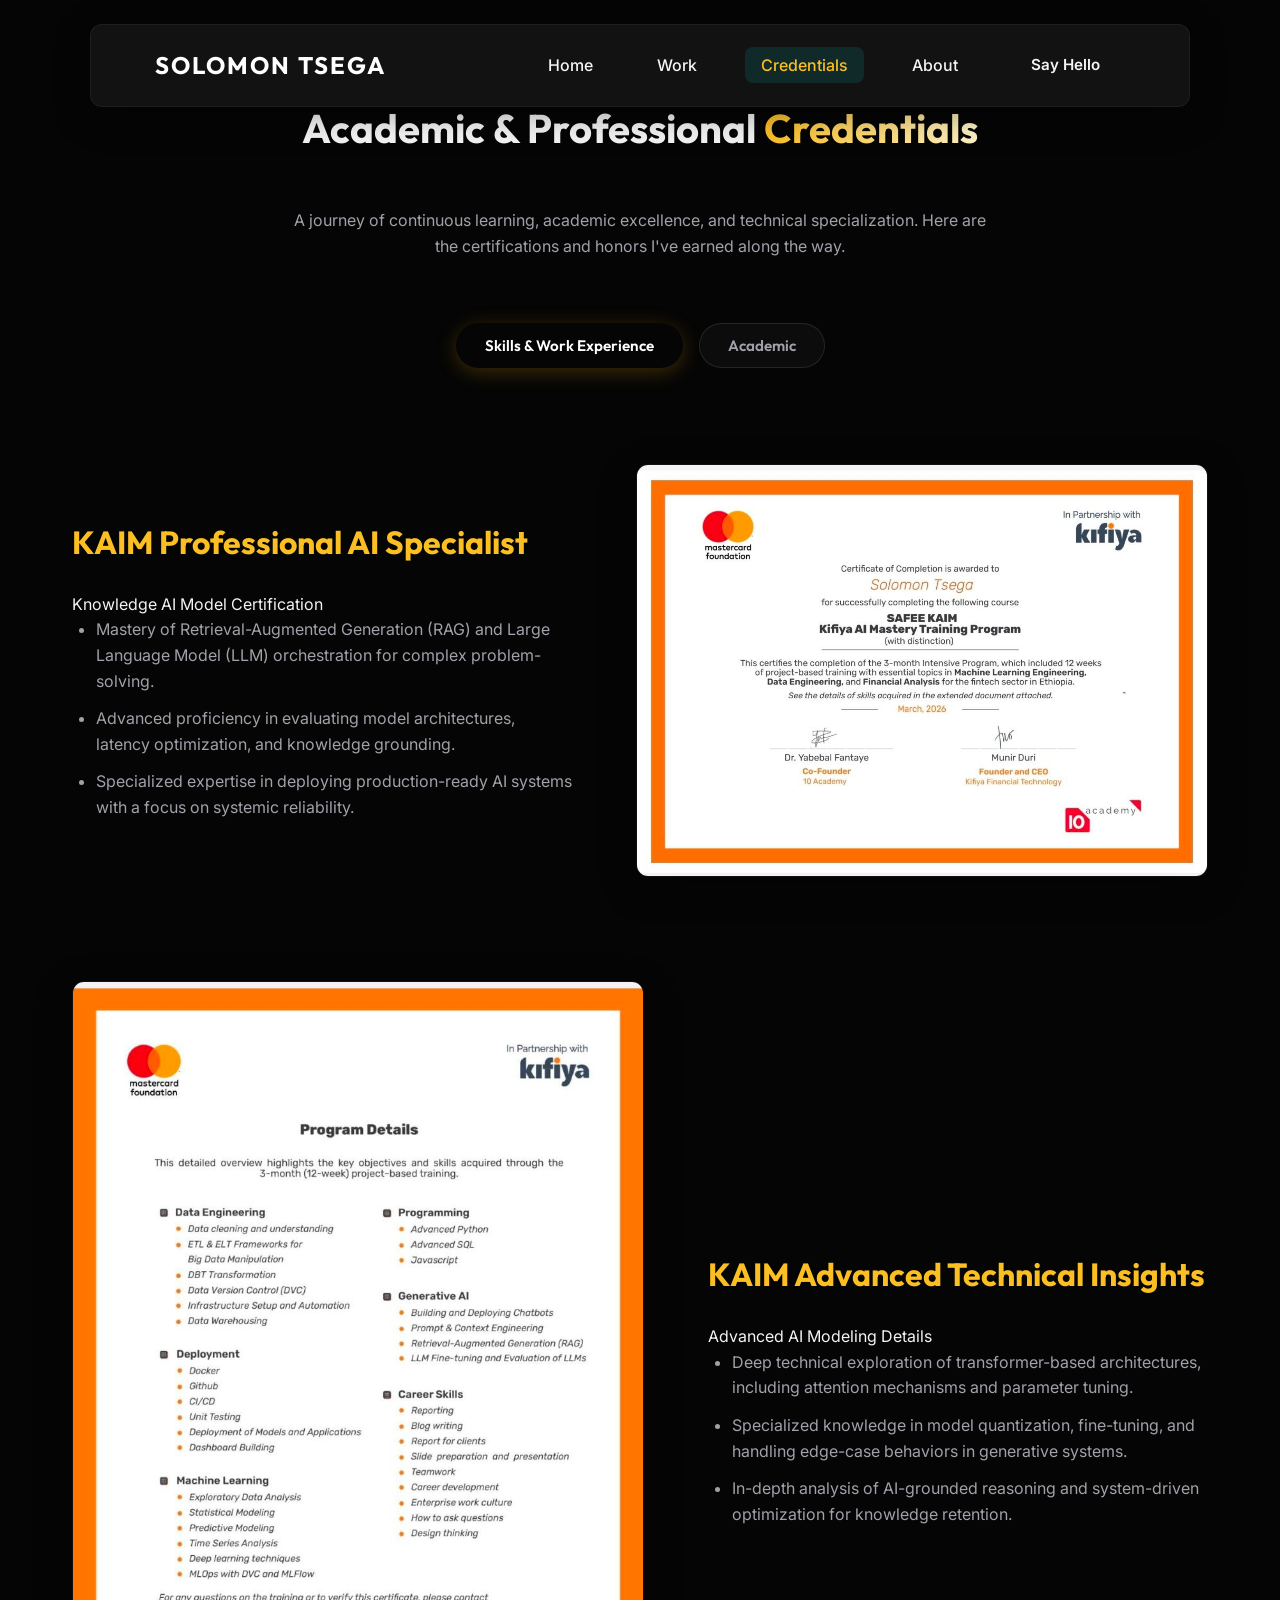
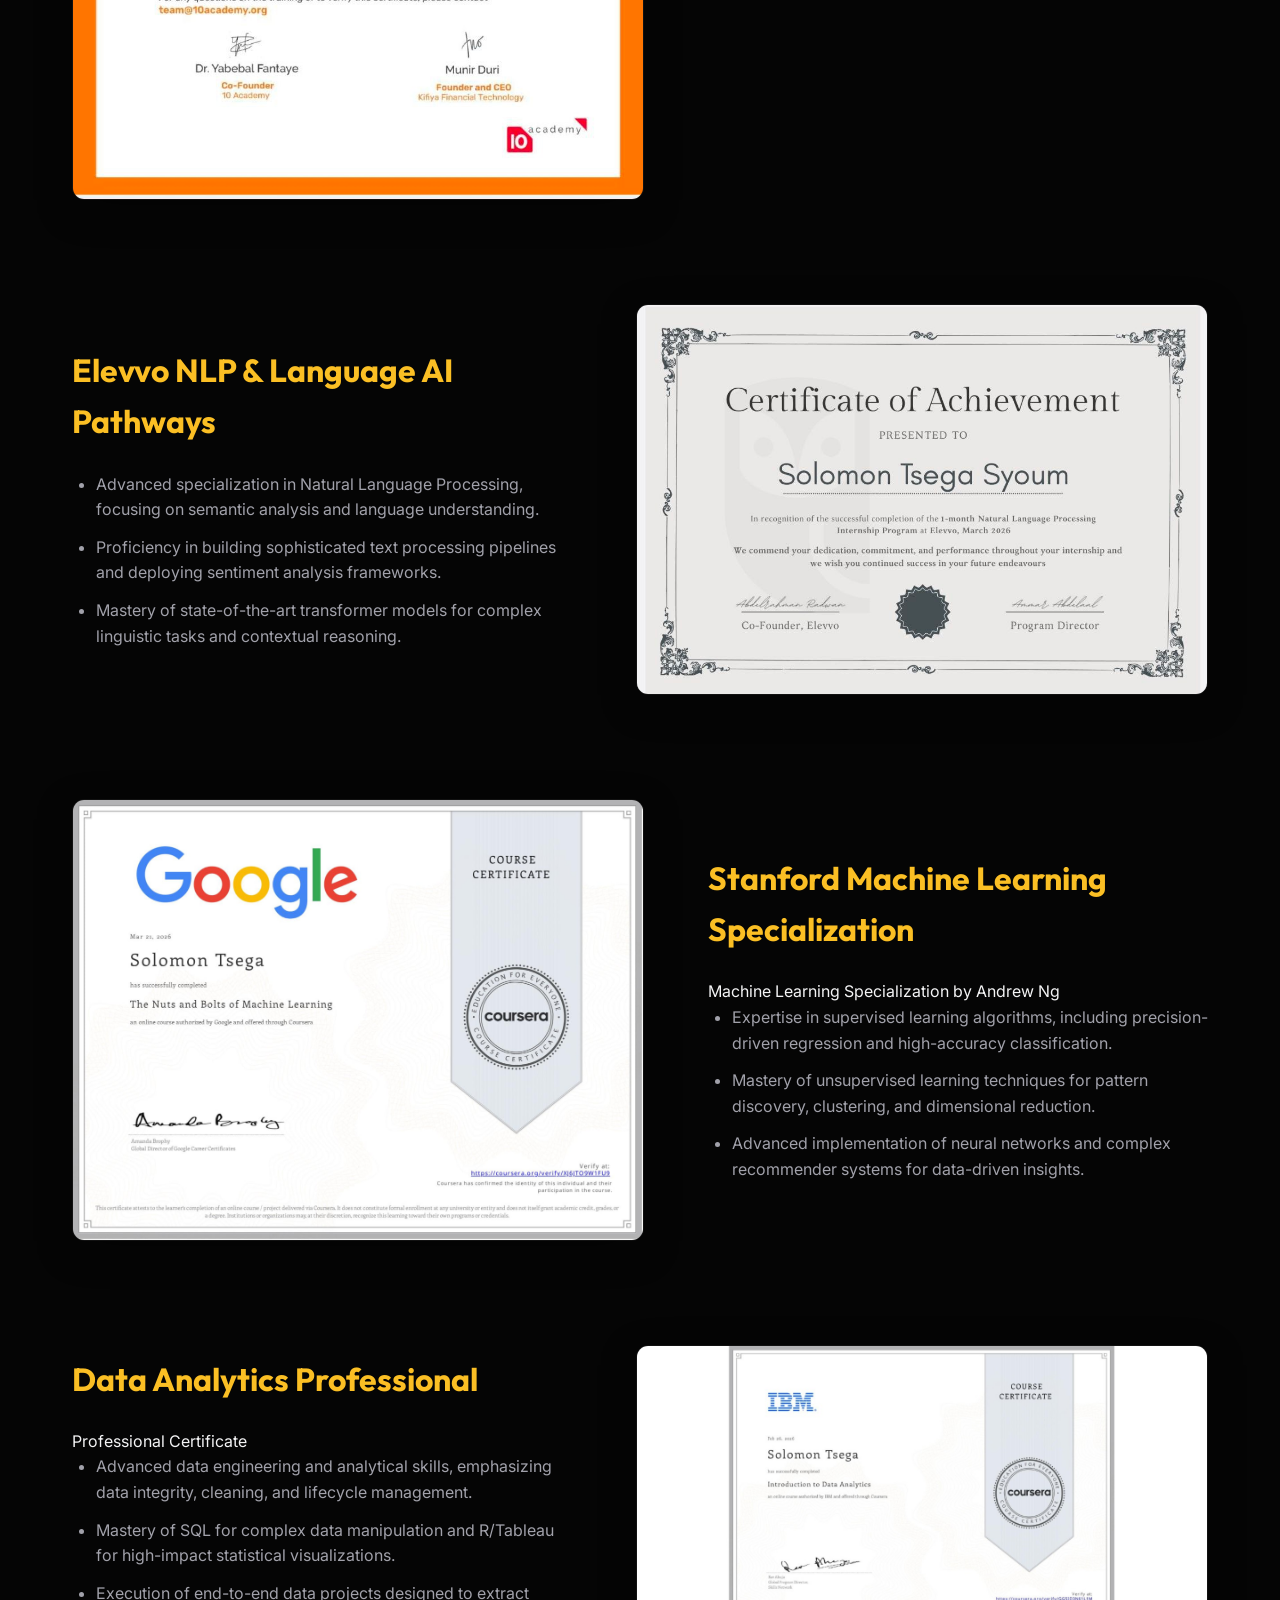
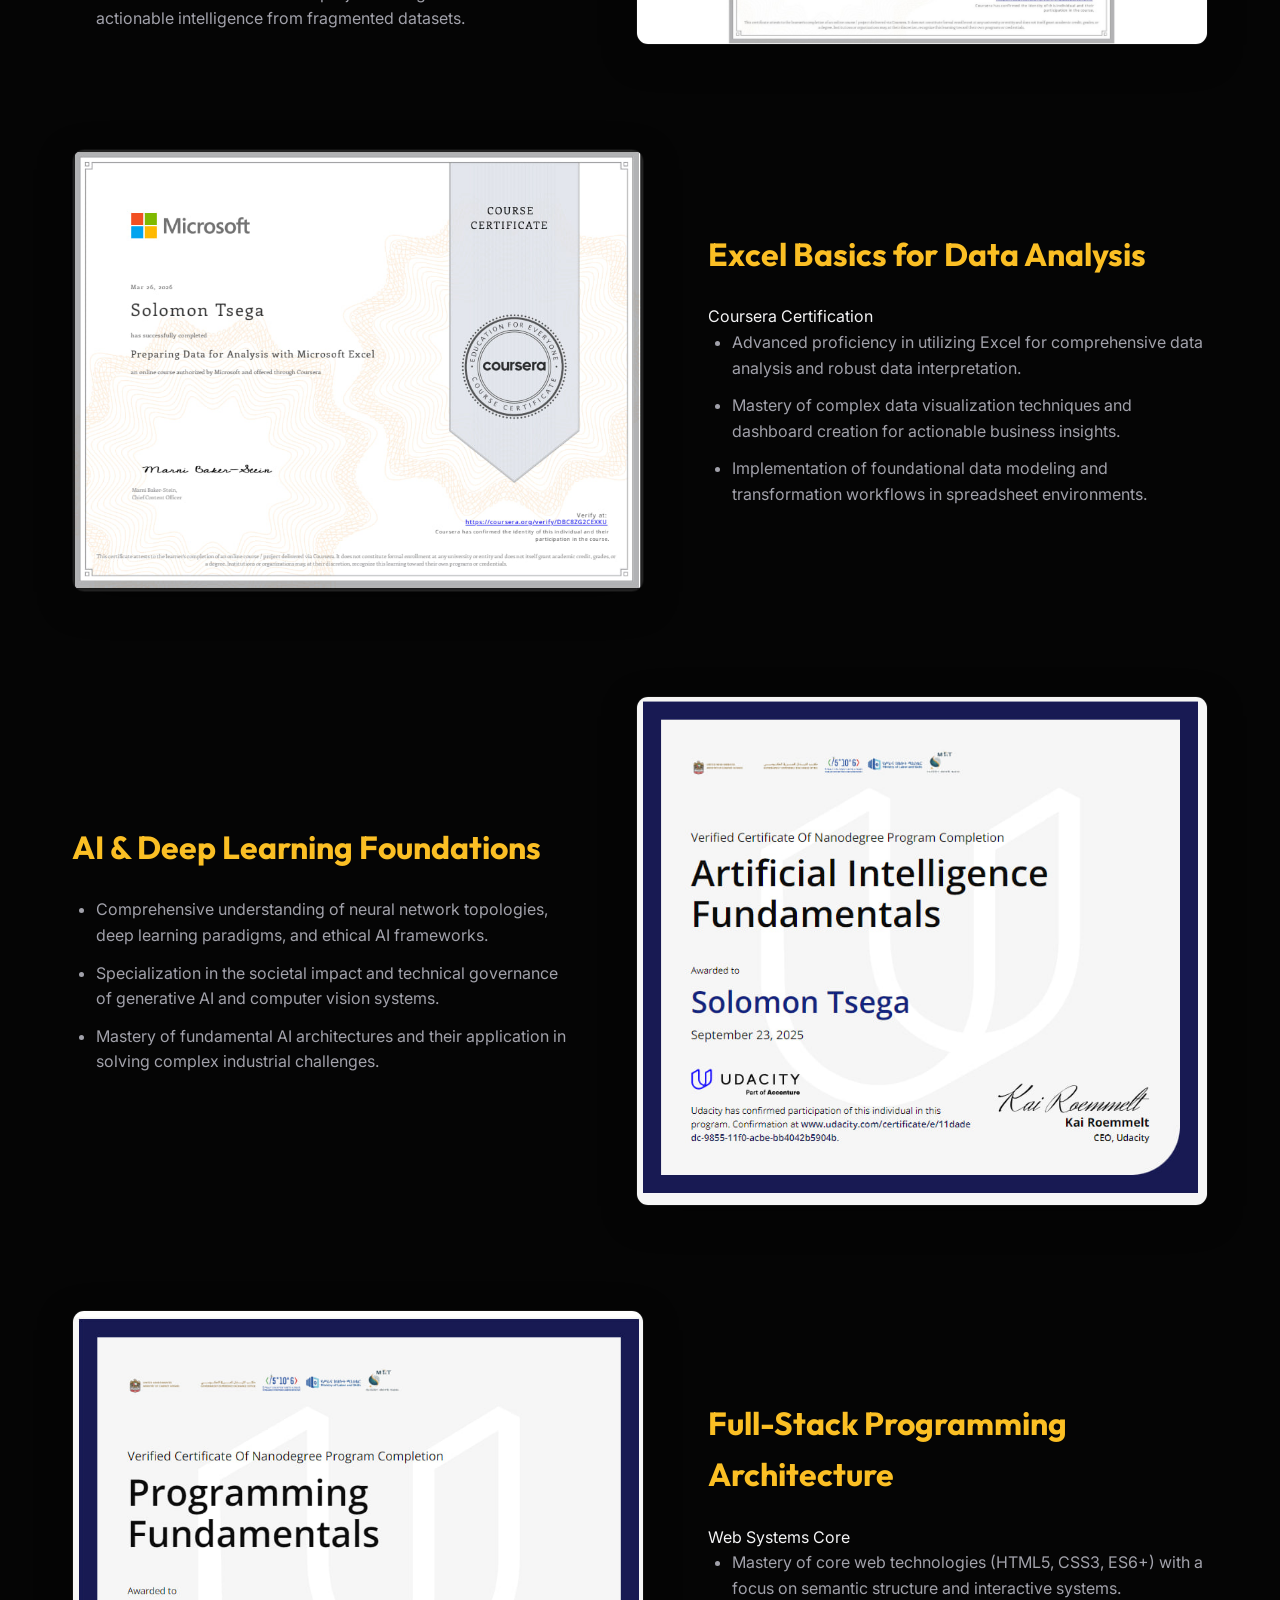
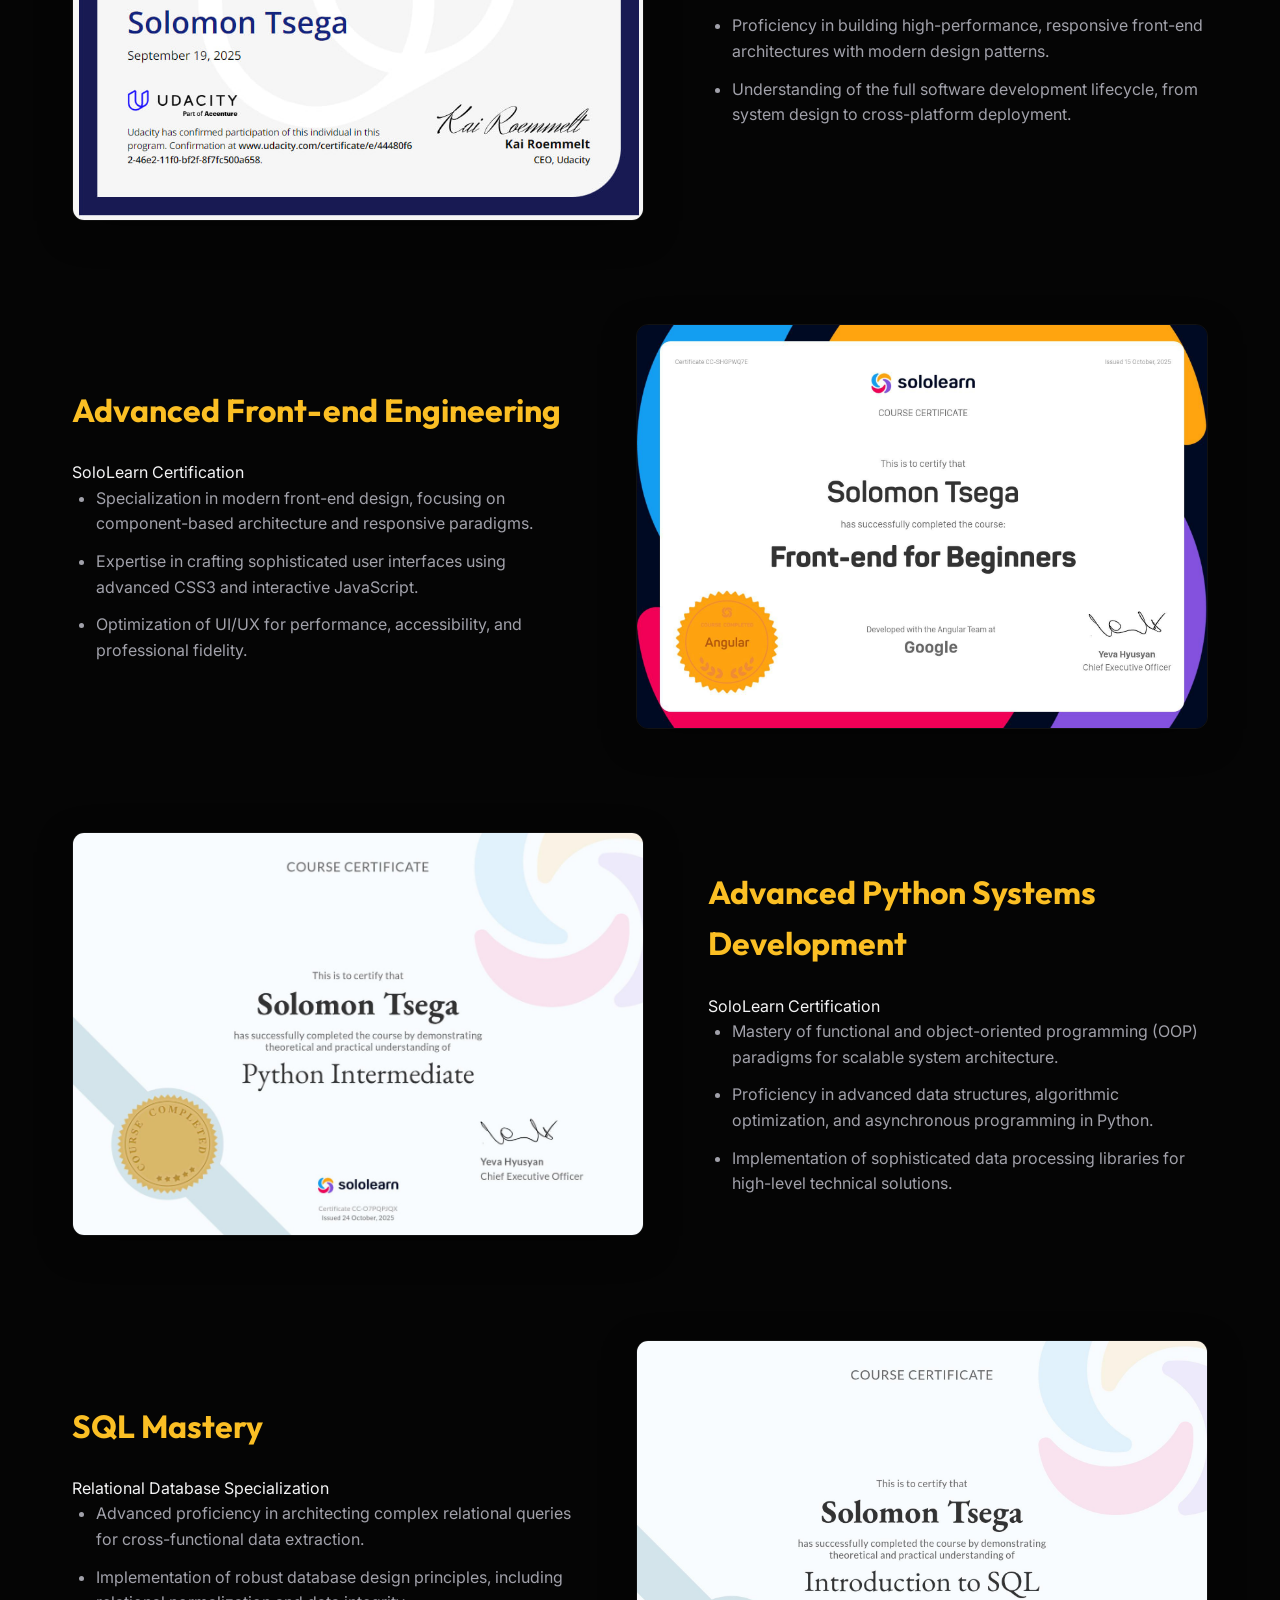
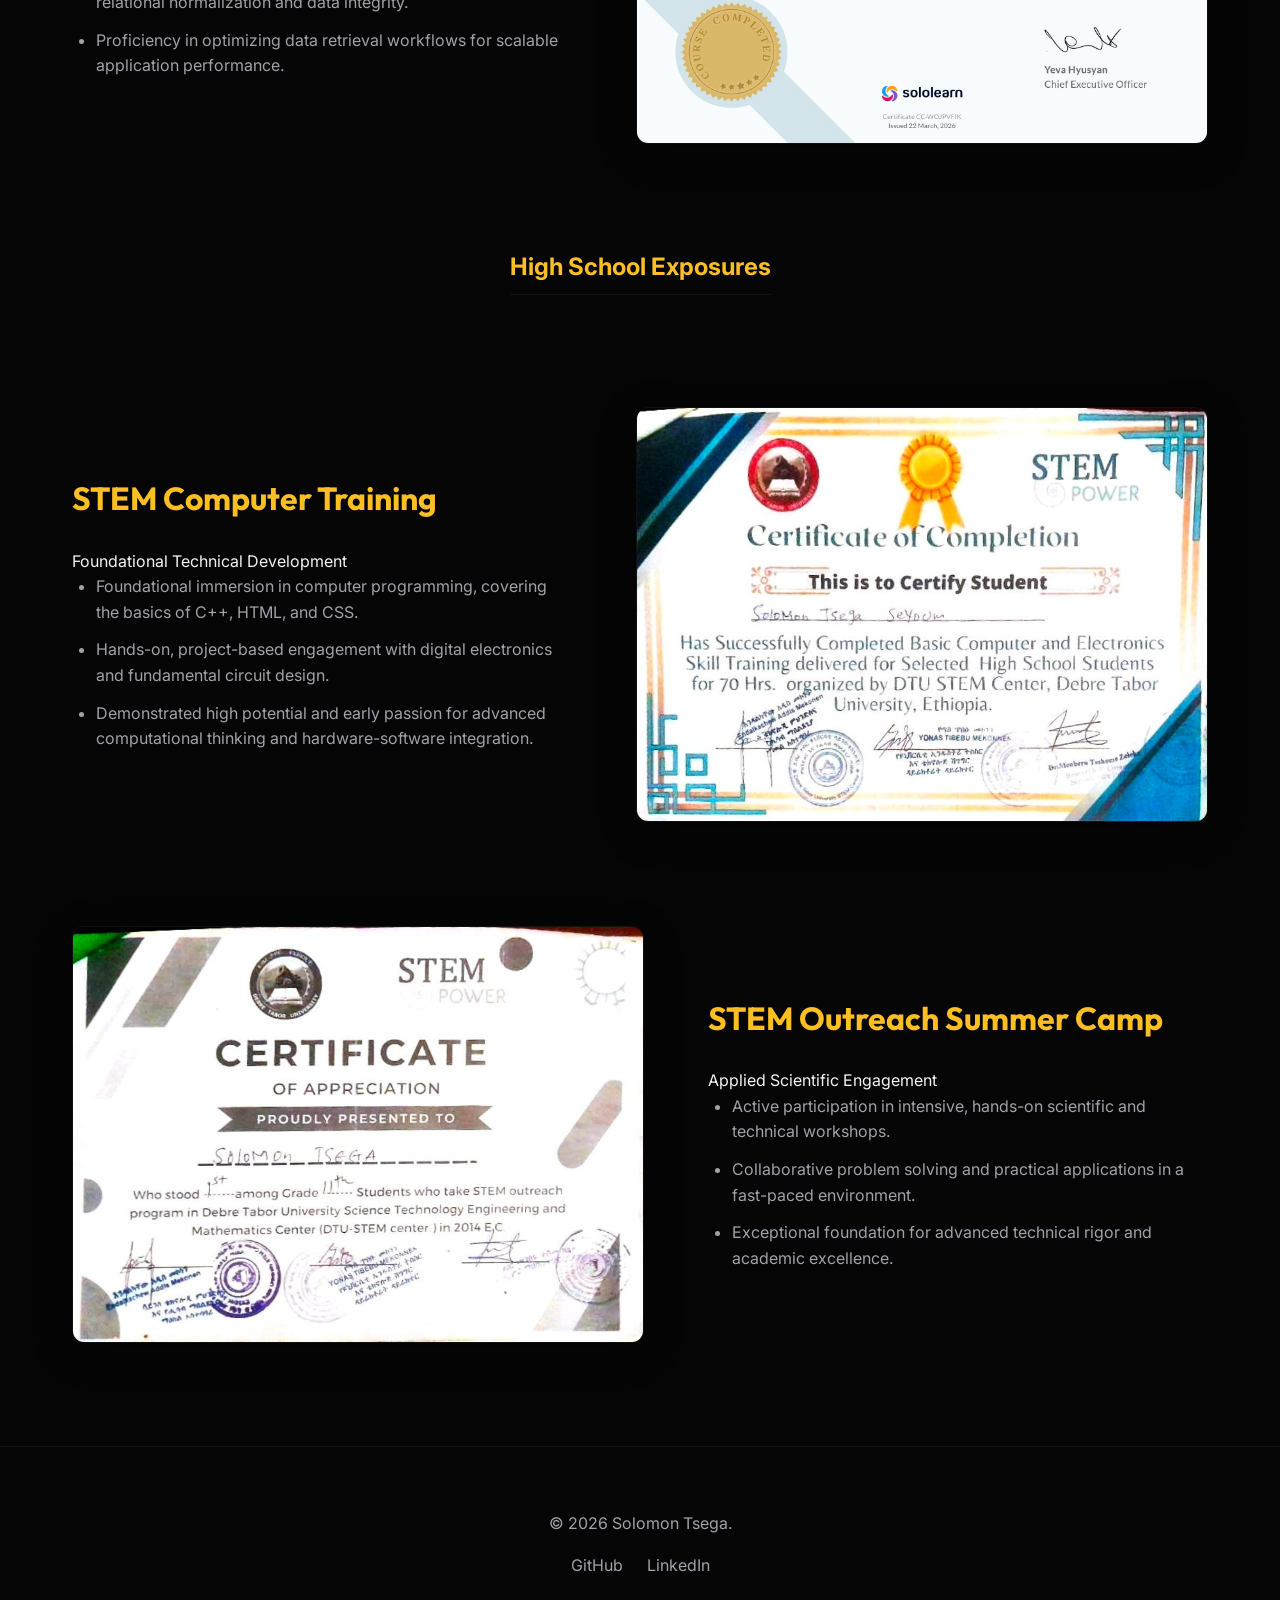
==== credentials.html @ 264ffa2d "Added more details in the high school exposures" ====
<!DOCTYPE html>
<html lang="en">

<head>
    <meta charset="UTF-8">
    <meta name="viewport" content="width=device-width, initial-scale=1.0">
    <meta name="description"
        content="Solomon Tsega - Academic and Professional Credentials. Certifications in AI, Machine Learning, and Data Analytics.">
    <title>Credentials | Solomon Tsega</title>
    <link rel="stylesheet" href="index.css">

    <!-- Google Fonts -->
    <link rel="preconnect" href="https://fonts.googleapis.com">
    <link rel="preconnect" href="https://fonts.gstatic.com" crossorigin>
    <link href="https://fonts.googleapis.com/css2?family=Inter:wght@300;400;600&family=Outfit:wght@400;700&display=swap"
        rel="stylesheet">
</head>

<body>
    <nav class="glass navbar" role="navigation" aria-label="Main navigation">
        <div class="container nav-content">
            <div class="logo">SOLOMON <span class="gradient-text">TSEGA</span></div>
            <button class="mobile-menu-btn" aria-label="Toggle navigation menu" aria-expanded="false">
                <span class="hamburger-line"></span>
                <span class="hamburger-line"></span>
                <span class="hamburger-line"></span>
            </button>
            <ul class="nav-links" role="menubar">
                <li role="none"><a href="index.html#home" role="menuitem">Home</a></li>
                <li role="none"><a href="index.html#projects" role="menuitem">Work</a></li>
                <li role="none"><a href="credentials.html" class="active" role="menuitem">Credentials</a></li>
                <li role="none"><a href="index.html#about" role="menuitem">About</a></li>
                <li role="none"><a href="index.html#contact" class="btn" role="menuitem">Say Hello</a></li>
            </ul>
        </div>
    </nav>

    <main id="main-content" class="container">
        <header class="credentials-hero reveal">
            <h1 class="section-title">Academic & Professional <span class="gradient-text">Credentials</span></h1>
            <p style="color: var(--text-dim); max-width: 700px; margin: 0 auto; margin-bottom: 2rem;">A journey of
                continuous learning, academic excellence, and technical specialization. Here are the certifications and
                honors I've earned along the way.</p>
        </header>

        <div class="cert-tabs reveal">
            <button class="cert-tab-btn active" data-category="work" aria-selected="true">Skills & Work
                Experience</button>
            <button class="cert-tab-btn" data-category="academic" aria-selected="false">Academic</button>
        </div>

        <div class="cert-container">
            <!-- 1. KAIM Main -->
            <div class="cert-row visible reveal" data-category="work">
                <div class="cert-desc">
                    <h3>KAIM Professional AI Specialist</h3>
                    <p>Knowledge AI Model Certification</p>
                    <ul>
                        <li>Mastery of Retrieval-Augmented Generation (RAG) and Large Language Model (LLM) orchestration
                            for complex problem-solving.</li>
                        <li>Advanced proficiency in evaluating model architectures, latency optimization, and knowledge
                            grounding.</li>
                        <li>Specialized expertise in deploying production-ready AI systems with a focus on systemic
                            reliability.</li>
                    </ul>
                </div>
                <div class="cert-img">
                    <img src="credentials/KAIM_main.jpg" alt="KAIM Certification">
                </div>
            </div>

            <!-- 2. KAIM Technical Details -->
            <div class="cert-row visible reveal" data-category="work">
                <div class="cert-desc">
                    <h3>KAIM Advanced Technical Insights</h3>
                    <p>Advanced AI Modeling Details</p>
                    <ul>
                        <li>Deep technical exploration of transformer-based architectures, including attention
                            mechanisms and parameter tuning.</li>
                        <li>Specialized knowledge in model quantization, fine-tuning, and handling edge-case behaviors
                            in generative systems.</li>
                        <li>In-depth analysis of AI-grounded reasoning and system-driven optimization for knowledge
                            retention.</li>
                    </ul>
                </div>
                <div class="cert-img">
                    <img src="credentials/KAIM_details.jpg" alt="KAIM Technical Details">
                </div>
            </div>

            <!-- 3. Elevvo NLP Pathways -->
            <div class="cert-row visible reveal" data-category="work">
                <div class="cert-desc">
                    <h3>Elevvo NLP & Language AI Pathways</h3>
                    <ul>
                        <li>Advanced specialization in Natural Language Processing, focusing on semantic analysis and
                            language understanding.</li>
                        <li>Proficiency in building sophisticated text processing pipelines and deploying sentiment
                            analysis frameworks.</li>
                        <li>Mastery of state-of-the-art transformer models for complex linguistic tasks and contextual
                            reasoning.</li>
                    </ul>
                </div>
                <div class="cert-img">
                    <img src="credentials/Elevvo_pathways_NLP.jpg" alt="Elevvo NLP Pathways Certification">
                </div>
            </div>

            <!-- 4. Stanford Machine Learning -->
            <div class="cert-row visible reveal" data-category="work">
                <div class="cert-desc">
                    <h3>Stanford Machine Learning Specialization</h3>
                    <p>Machine Learning Specialization by Andrew Ng</p>
                    <ul>
                        <li>Expertise in supervised learning algorithms, including precision-driven regression and
                            high-accuracy classification.</li>
                        <li>Mastery of unsupervised learning techniques for pattern discovery, clustering, and
                            dimensional reduction.</li>
                        <li>Advanced implementation of neural networks and complex recommender systems for data-driven
                            insights.</li>
                    </ul>
                </div>
                <div class="cert-img">
                    <img src="credentials/Coursera_ML.jpg" alt="Stanford Machine Learning Certificate">
                </div>
            </div>

            <!-- 5. Google Data Analytics / IBM -->
            <div class="cert-row visible reveal" data-category="work">
                <div class="cert-desc">
                    <h3>Data Analytics Professional</h3>
                    <p>Professional Certificate</p>
                    <ul>
                        <li>Advanced data engineering and analytical skills, emphasizing data integrity, cleaning, and
                            lifecycle management.</li>
                        <li>Mastery of SQL for complex data manipulation and R/Tableau for high-impact statistical
                            visualizations.</li>
                        <li>Execution of end-to-end data projects designed to extract actionable intelligence from
                            fragmented datasets.</li>
                    </ul>
                </div>
                <div class="cert-img">
                    <img src="credentials/coursera_data_analytics.jpg" alt="Data Analytics Professional Certificate">
                </div>
            </div>

            <!-- Excel Basics -->
            <div class="cert-row visible reveal" data-category="work">
                <div class="cert-desc">
                    <h3>Excel Basics for Data Analysis</h3>
                    <p>Coursera Certification</p>
                    <ul>
                        <li>Advanced proficiency in utilizing Excel for comprehensive data analysis and robust data
                            interpretation.</li>
                        <li>Mastery of complex data visualization techniques and dashboard creation for actionable
                            business insights.</li>
                        <li>Implementation of foundational data modeling and transformation workflows in spreadsheet
                            environments.</li>
                    </ul>
                </div>
                <div class="cert-img">
                    <img src="credentials/Coursera_Excel.jpg" alt="Coursera Excel Basics for Data Analytics">
                </div>
            </div>

            <!-- 6. AI Fundamentals -->
            <div class="cert-row visible reveal" data-category="work">
                <div class="cert-desc">
                    <h3>AI & Deep Learning Foundations</h3>
                    <ul>
                        <li>Comprehensive understanding of neural network topologies, deep learning paradigms, and
                            ethical AI frameworks.</li>
                        <li>Specialization in the societal impact and technical governance of generative AI and computer
                            vision systems.</li>
                        <li>Mastery of fundamental AI architectures and their application in solving complex industrial
                            challenges.</li>
                    </ul>
                </div>
                <div class="cert-img">
                    <img src="credentials/Artificial Intelligence Fundamentals.jpg"
                        alt="Artificial Intelligence Fundamentals Certificate">
                </div>
            </div>

            <!-- 7. Academic Scholarship -->
            <div class="cert-row reveal" data-category="academic">
                <div class="cert-desc">
                    <h3>Merit-Based Academic Scholarship</h3>
                    <ul>
                        <li>Prestigious recognition awarded for exceptional academic performance and top-tier
                            examination results.</li>
                        <li>Selected based on elite achievement in the Ethiopian University Entrance Examination (EUEE)
                            and University Admission Test (UAT), with a score of 567/600.</li>
                        <li>Recognition of superior intellectual capacity and commitment to rigorous academic
                            excellence.</li>
                    </ul>
                </div>
                <div class="cert-img">
                    <img src="credentials/Scholarship.png" alt="Academic Scholarship Award">
                </div>
            </div>

            <!-- 8. Honor of Top Score -->
            <div class="cert-row reveal" data-category="academic">
                <div class="cert-desc">
                    <h3>Distinction of Highest Academic Achievement</h3>
                    <ul>
                        <li>Consistent record of achieving the highest academic scores in technical and mathematical
                            domains.</li>
                        <li>Demonstrated mastery of complex subject matter through disciplined research and competitive
                            performance.</li>
                        <li>Recognition of elite analytical thinking and dedication to mastering advanced technical
                            curriculums.</li>
                    </ul>
                </div>
                <div class="cert-img">
                    <img src="credentials/Honor_of_Top_Score.jpg" alt="Honor of Top Score Certificate">
                </div>
            </div>

            <!-- 9. EUEE Achievement -->
            <div class="cert-row reveal" data-category="academic">
                <div class="cert-desc">
                    <h3>National Stem Excellence (EUEE)</h3>
                    <p>Ethiopian University Entrance Examination</p>
                    <ul>
                        <li>Top-tier performance in national standardized examinations, specifically in advanced
                            mathematics and physics.</li>
                        <li>Recognition of elite analytical and problem-solving skills at a national level.</li>
                        <li>High-ranking percentile achievement representing academic rigor and intellectual capacity.
                        </li>
                    </ul>
                </div>
                <div class="cert-img">
                    <img src="credentials/EUEE Score.jpg" alt="EUEE Achievement Document">
                </div>
            </div>

            <!-- 10. Programming Fundamentals -->
            <div class="cert-row visible reveal" data-category="work">
                <div class="cert-desc">
                    <h3>Full-Stack Programming Architecture</h3>
                    <p>Web Systems Core</p>
                    <ul>
                        <li>Mastery of core web technologies (HTML5, CSS3, ES6+) with a focus on semantic structure and
                            interactive systems.</li>
                        <li>Proficiency in building high-performance, responsive front-end architectures with modern
                            design patterns.</li>
                        <li>Understanding of the full software development lifecycle, from system design to
                            cross-platform deployment.</li>
                    </ul>
                </div>
                <div class="cert-img">
                    <img src="credentials/Programming_Fundamentals-html_css_js.jpg"
                        alt="Programming Fundamentals Certification">
                </div>
            </div>

            <!-- 11. SoloLearn Front-end -->
            <div class="cert-row visible reveal" data-category="work">
                <div class="cert-desc">
                    <h3>Advanced Front-end Engineering</h3>
                    <p>SoloLearn Certification</p>
                    <ul>
                        <li>Specialization in modern front-end design, focusing on component-based architecture and
                            responsive paradigms.</li>
                        <li>Expertise in crafting sophisticated user interfaces using advanced CSS3 and interactive
                            JavaScript.</li>
                        <li>Optimization of UI/UX for performance, accessibility, and professional fidelity.</li>
                    </ul>
                </div>
                <div class="cert-img">
                    <img src="credentials/SoloLearn-Front-end-course.jpg" alt="SoloLearn Front-end Certification">
                </div>
            </div>

            <!-- 12. SoloLearn Python Intermediate -->
            <div class="cert-row visible reveal" data-category="work">
                <div class="cert-desc">
                    <h3>Advanced Python Systems Development</h3>
                    <p>SoloLearn Certification</p>
                    <ul>
                        <li>Mastery of functional and object-oriented programming (OOP) paradigms for scalable system
                            architecture.</li>
                        <li>Proficiency in advanced data structures, algorithmic optimization, and asynchronous
                            programming in Python.</li>
                        <li>Implementation of sophisticated data processing libraries for high-level technical
                            solutions.</li>
                    </ul>
                </div>
                <div class="cert-img">
                    <img src="credentials/SoloLearn-python-Intermediate-course.jpg"
                        alt="SoloLearn Python Intermediate Certification">
                </div>
            </div>

            <!-- 13. SoloLearn SQL -->
            <div class="cert-row visible reveal" data-category="work">
                <div class="cert-desc">
                    <h3>SQL Mastery</h3>
                    <p>Relational Database Specialization</p>
                    <ul>
                        <li>Advanced proficiency in architecting complex relational queries for cross-functional data
                            extraction.</li>
                        <li>Implementation of robust database design principles, including relational normalization and
                            data integrity.</li>
                        <li>Proficiency in optimizing data retrieval workflows for scalable application performance.
                        </li>
                    </ul>
                </div>
                <div class="cert-img">
                    <img src="credentials/Sololearn_sql.jpg" alt="SoloLearn SQL Certification">
                </div>
            </div>

            <!-- High School Exposures Heading -->
            <div class="cert-row visible reveal" data-category="work"
                style="grid-template-columns: 1fr; margin-bottom: 1rem; border: none; background: transparent; box-shadow: none; padding: 0;">
                <h2
                    style="color: var(--accent-primary); border-bottom: 1px solid var(--glass-border); padding-bottom: 0.5rem; display: inline-block;">
                    High School Exposures</h2>
            </div>

            <!-- STEM Computer Training -->
            <div class="cert-row visible reveal" data-category="work">
                <div class="cert-desc">
                    <h3>STEM Computer Training</h3>
                    <p>Foundational Technical Development</p>
                    <ul>
                        <li>Foundational immersion in computer programming, covering the basics of C++, HTML, and CSS.
                        </li>
                        <li>Hands-on, project-based engagement with digital electronics and fundamental circuit design.
                        </li>
                        <li>Demonstrated high potential and early passion for advanced computational thinking and
                            hardware-software integration.</li>
                    </ul>
                </div>
                <div class="cert-img">
                    <img src="credentials/STEM_Computer_Training.jpg" alt="STEM Computer Training">
                </div>
            </div>

            <!-- STEM Outreach Summer Camp -->
            <div class="cert-row visible reveal" data-category="work">
                <div class="cert-desc">
                    <h3>STEM Outreach Summer Camp</h3>
                    <p>Applied Scientific Engagement</p>
                    <ul>
                        <li>Active participation in intensive, hands-on scientific and technical workshops.</li>
                        <li>Collaborative problem solving and practical applications in a fast-paced environment.</li>
                        <li>Exceptional foundation for advanced technical rigor and academic excellence.</li>
                    </ul>
                </div>
                <div class="cert-img">
                    <img src="credentials/STEM_Outreach_Summer_camp.jpg" alt="STEM Outreach Summer Camp">
                </div>
            </div>
        </div>
    </main>

    <footer class="footer" role="contentinfo">
        <div class="container">
            <p>&copy; 2026 Solomon Tsega.</p>
            <div style="margin-top: 1rem;">
                <a href="https://github.com/soltsega" target="_blank" rel="noopener noreferrer"
                    style="color: var(--text-dim); text-decoration: none; margin: 0 10px;">GitHub</a>
                <a href="https://www.linkedin.com/in/solomontsega/" target="_blank" rel="noopener noreferrer"
                    style="color: var(--text-dim); text-decoration: none; margin: 0 10px;">LinkedIn</a>
            </div>
        </div>
    </footer>

    <script src="index.js"></script>
</body>

</html>
---- index.css ----
html {
    scroll-behavior: smooth;
}

:root {
    /* Premium Color Palette - Deep Carbon & Gold */
    --bg-color: #050505;
    --card-bg: #121212;
    --card-hover: #181818;
    --text-main: #f4f4f5;
    --text-dim: #a1a1aa;
    --accent-primary: #fbbf24;
    /* Amber Gold */
    --accent-secondary: #fef3c7;
    /* Pale Gold */
    --accent-muted: rgba(251, 191, 36, 0.1);
    --glass-border: rgba(255, 255, 255, 0.05);
    --glass-shadow: 0 10px 40px -10px rgba(0, 0, 0, 0.5);

    /* Typography */
    --font-main: 'Inter', -apple-system, BlinkMacSystemFont, 'Segoe UI', Roboto, sans-serif;
    --font-heading: 'Outfit', sans-serif;
}

* {
    margin: 0;
    padding: 0;
    box-sizing: border-box;
}

body {
    background-color: var(--bg-color);
    color: var(--text-main);
    font-family: var(--font-main);
    line-height: 1.6;
    overflow-x: hidden;
}

a {
    text-decoration: none;
    color: inherit;
    transition: 0.3s ease;
}

ul {
    list-style: none;
}

/* Skip to main content link */
.skip-link {
    position: absolute;
    top: -40px;
    left: 6px;
    background: var(--accent-primary);
    color: var(--bg-color);
    padding: 8px;
    text-decoration: none;
    border-radius: 4px;
    z-index: 10000;
    font-weight: 600;
}

.skip-link:focus {
    top: 6px;
}

/* Mobile Navigation */
.mobile-menu-btn {
    display: none;
    flex-direction: column;
    background: none;
    border: none;
    cursor: pointer;
    padding: 0.75rem;
    z-index: 1001;
    border-radius: 8px;
    transition: all 0.3s ease;
}

.mobile-menu-btn:hover {
    background: rgba(255, 255, 255, 0.1);
}

.mobile-menu-btn:active {
    transform: scale(0.95);
}

.hamburger-line {
    width: 28px;
    height: 3px;
    background: var(--text-main);
    margin: 3px 0;
    transition: all 0.3s cubic-bezier(0.4, 0, 0.2, 1);
    border-radius: 3px;
}

.mobile-menu-btn[aria-expanded="true"] .hamburger-line:nth-child(1) {
    transform: rotate(45deg) translate(5px, 5px);
}

.mobile-menu-btn[aria-expanded="true"] .hamburger-line:nth-child(2) {
    opacity: 0;
}

.mobile-menu-btn[aria-expanded="true"] .hamburger-line:nth-child(3) {
    transform: rotate(-45deg) translate(7px, -6px);
}

/* Refined Card Style */
.glass {
    background: var(--card-bg);
    border: 1px solid var(--glass-border);
    box-shadow: var(--glass-shadow);
    border-radius: 12px;
    transition: all 0.4s cubic-bezier(0.4, 0, 0.2, 1);
}

/* High-Impact Credentials Section */
#credentials {
    background: linear-gradient(180deg, var(--bg-color) 0%, #080808 100%);
}

.kaim-feature {
    display: flex;
    flex-direction: column;
    gap: 2rem;
    padding: 3rem;
    margin-bottom: 4rem;
    border: 1px solid rgba(251, 191, 36, 0.15);
}

.kaim-hero {
    display: grid;
    grid-template-columns: 1.5fr 1fr;
    gap: 2.5rem;
    height: auto;
}

.kaim-main {
    border-radius: 12px;
    overflow: hidden;
    box-shadow: 0 20px 40px rgba(0, 0, 0, 0.4);
    border: 1px solid var(--glass-border);
}

.kaim-main img {
    width: 100%;
    height: 100%;
    object-fit: contain;
    background: #111;
}

.kaim-details-container {
    position: relative;
    border-radius: 12px;
    background: rgba(255, 255, 255, 0.02);
    border: 1px solid var(--glass-border);
    display: flex;
    flex-direction: column;
    overflow: hidden;
}

.kaim-details-scroll {
    overflow-y: visible;
    flex: 1;
    padding: 1rem;
}

.kaim-details-scroll::-webkit-scrollbar {
    width: 4px;
}

.kaim-details-scroll::-webkit-scrollbar-thumb {
    background: var(--accent-primary);
    border-radius: 10px;
}

.kaim-details-scroll img {
    width: 100%;
    height: auto;
}

/* Removed scroll-hint styles */

.kaim-info {
    text-align: center;
}

.kaim-info h3 {
    font-family: var(--font-heading);
    font-size: 1.8rem;
    margin-bottom: 0.75rem;
    color: var(--accent-primary);
}

.kaim-info p {
    color: var(--text-dim);
    max-width: 800px;
    margin: 0 auto;
}

/* Credentials Grid */
.credentials-grid {
    display: grid;
    grid-template-columns: repeat(auto-fit, minmax(280px, 1fr));
    gap: 2rem;
}

.credential-card {
    padding: 1rem;
    transition: transform 0.4s ease, border-color 0.4s ease;
}

.credential-card:hover {
    transform: translateY(-8px);
    border-color: var(--accent-primary);
}

.credential-img {
    aspect-ratio: 4/3;
    border-radius: 8px;
    overflow: hidden;
    margin-bottom: 1.25rem;
    background: #111;
    border: 1px solid var(--glass-border);
}

.credential-img img {
    width: 100%;
    height: 100%;
    object-fit: cover;
    transition: transform 0.5s ease;
}

.credential-card:hover .credential-img img {
    transform: scale(1.05);
}

.credential-info {
    padding: 0.5rem;
}

.credential-info h4 {
    font-family: var(--font-heading);
    font-size: 1.1rem;
    margin-top: 0.5rem;
    color: var(--text-main);
}

.badge {
    display: inline-block;
    padding: 0.25rem 0.75rem;
    background: var(--accent-muted);
    color: var(--accent-primary);
    border: 1px solid rgba(251, 191, 36, 0.2);
    border-radius: 4px;
    font-size: 0.7rem;
    font-weight: 700;
    text-transform: uppercase;
    letter-spacing: 0.05em;
}

@media (max-width: 992px) {
    .kaim-hero {
        grid-template-columns: 1fr;
        height: auto;
    }
    .kaim-details-scroll {
        max-height: 400px;
    }
}

@media (max-width: 768px) {
    .kaim-feature {
        padding: 1.5rem;
    }
    .kaim-info h3 {
        font-size: 1.5rem;
    }
}

/* Container */
.container {
    max-width: 1200px;
    margin: 0 auto;
    padding: 0 2rem;
}

/* Sections */
.section {
    padding: 8rem 0;
}

.section-title {
    font-family: var(--font-heading);
    font-size: 2.5rem;
    margin-bottom: 3rem;
    text-align: center;
}

/* Hero Section */
.hero-container {
    display: flex;
    align-items: center;
    justify-content: center;
    gap: 4rem;
    flex-wrap: wrap;
    text-align: left;
}

.hero-image {
    flex: 0 0 300px;
    position: relative;
}

.profile-photo {
    width: 300px;
    height: 300px;
    border-radius: 50%;
    object-fit: cover;
    border: 4px solid var(--accent-primary);
    box-shadow: 0 0 30px rgba(251, 191, 36, 0.3);
}

.hero-image::before {
    content: '';
    position: absolute;
    inset: -10px;
    border: 2px solid var(--accent-primary);
    border-radius: 50%;
    opacity: 0.3;
    animation: pulse-ring 3s infinite;
}

@keyframes pulse-ring {
    0% {
        transform: scale(0.95);
        opacity: 0.3;
    }

    50% {
        transform: scale(1.05);
        opacity: 0.1;
    }

    100% {
        transform: scale(0.95);
        opacity: 0.3;
    }
}

.hero-content {
    flex: 1;
    max-width: 600px;
}

.hero h1 {
    font-family: var(--font-heading);
    font-size: 4rem;
    line-height: 1.1;
    margin-bottom: 1.5rem;
    font-weight: 700;
}

.gradient-text {
    background: linear-gradient(90deg, var(--accent-primary), var(--accent-secondary));
    -webkit-background-clip: text;
    background-clip: text;
    -webkit-text-fill-color: transparent;
}

.hero p {
    font-size: 1.25rem;
    color: var(--text-dim);
    margin-bottom: 2.5rem;
}

.hero-btns {
    display: flex;
    gap: 1.5rem;
    justify-content: center;
}

/* Buttons */
.btn {
    padding: 0.7rem 1.5rem;
    border-radius: 8px;
    font-weight: 600;
    cursor: pointer;
    display: inline-flex;
    align-items: center;
    justify-content: center;
    gap: 0.6rem;
    transition: all 0.3s ease;
    border: 1px solid transparent;
    text-align: center;
    position: relative;
    overflow: hidden;
    font-size: 0.95rem;
}

.btn:focus {
    outline: 2px solid var(--accent-primary);
    outline-offset: 2px;
}

.btn.small {
    padding: 0.5rem 1rem;
    font-size: 0.9rem;
}

.btn.primary {
    background: var(--accent-primary);
    color: #000;
    box-shadow: 0 4px 14px 0 rgba(251, 191, 36, 0.2);
}

.btn.primary:hover,
.btn.primary:focus {
    transform: translateY(-3px);
    background: var(--accent-secondary);
    box-shadow: 0 6px 20px 0 rgba(251, 191, 36, 0.3);
}

.btn.secondary {
    border: 1px solid var(--glass-border);
    background: rgba(255, 255, 255, 0.05);
    color: var(--text-main);
}

.btn.secondary:hover,
.btn.secondary:focus {
    background: rgba(255, 255, 255, 0.1);
    border-color: var(--accent-primary);
    transform: translateY(-2px);
}

.btn:disabled {
    opacity: 0.6;
    cursor: not-allowed;
    transform: none;
}

/* Navbar */
.navbar {
    position: fixed;
    top: 1.5rem;
    left: 50%;
    transform: translateX(-50%);
    width: 90%;
    max-width: 1100px;
    z-index: 1000;
    padding: 1rem 2rem;
}

.nav-content {
    display: flex;
    justify-content: space-between;
    align-items: center;
}

.logo {
    font-family: var(--font-heading);
    font-weight: 700;
    font-size: 1.5rem;
    letter-spacing: 2px;
    color: #ffffff;
}

.logo span {
    background: none;
    -webkit-text-fill-color: initial;
    color: #ffffff;
}

.nav-links {
    display: flex;
    gap: 2rem;
    align-items: center;
    list-style: none;
    margin: 0;
    padding: 0;
}

.nav-links a:not(.btn) {
    color: var(--text-main);
    text-decoration: none;
    font-weight: 500;
    padding: 0.5rem 1rem;
    border-radius: 8px;
    transition: all 0.3s ease;
}

.nav-links a:not(.btn):hover,
.nav-links a:not(.btn):focus {
    color: var(--accent-primary);
    background: rgba(0, 255, 255, 0.1);
}

.nav-links a:focus {
    outline: 2px solid var(--accent-primary);
    outline-offset: 2px;
}

/* Project Cards */
.projects-grid {
    display: grid;
    grid-template-columns: repeat(auto-fit, minmax(350px, 1fr));
    gap: 2.5rem;
}

/* Project Filters */
.project-filters {
    display: flex !important;
    justify-content: center;
    align-items: center;
    flex-wrap: wrap;
    gap: 0.75rem;
    margin-bottom: 3rem;
    padding: 1.25rem;
    background: var(--card-bg) !important;
    border: 1px solid var(--glass-border) !important;
    border-radius: 12px;
}

.filter-btn, .cred-filter-btn {
    padding: 0.75rem 1.5rem !important;
    border: 1px solid var(--glass-border) !important;
    background: rgba(255, 255, 255, 0.05) !important;
    color: var(--text-main) !important;
    border-radius: 25px;
    font-weight: 500;
    font-size: 0.9rem;
    cursor: pointer;
    transition: all 0.3s cubic-bezier(0.4, 0, 0.2, 1);
    position: relative;
    overflow: hidden;
    font-family: var(--font-main) !important;
    text-decoration: none !important;
    display: inline-block;
}

.filter-btn:hover,
.filter-btn:focus,
.cred-filter-btn:hover,
.cred-filter-btn:focus {
    background: rgba(255, 255, 255, 0.1) !important;
    border-color: var(--accent-primary) !important;
    transform: translateY(-2px);
    outline: none;
    box-shadow: 0 4px 12px rgba(0, 255, 255, 0.2);
}

.filter-btn.active,
.cred-filter-btn.active {
    background: var(--accent-primary) !important;
    color: #000 !important;
    border-color: var(--accent-primary) !important;
    box-shadow: 0 4px 16px rgba(251, 191, 36, 0.3);
}

.filter-btn:active,
.cred-filter-btn:active {
    transform: scale(0.98);
}

/* Project Badges */
.project-badges {
    display: flex;
    gap: 0.75rem;
    margin-bottom: 1.25rem;
    flex-wrap: wrap;
    align-items: center;
}

.category-badge {
    padding: 0.4rem 0.875rem;
    border-radius: 20px;
    font-size: 0.75rem;
    font-weight: 700;
    text-transform: uppercase;
    letter-spacing: 0.8px;
    transition: all 0.3s ease;
    font-family: var(--font-main);
    box-shadow: 0 2px 8px rgba(0, 0, 0, 0.2);
}

.category-badge.web-development {
    background: var(--accent-muted);
    border: 1px solid var(--accent-primary);
    color: var(--accent-primary);
}

.category-badge.data-science {
    background: rgba(168, 85, 247, 0.1);
    border: 1px solid #a855f7;
    color: #a855f7;
}

.category-badge.data-analysis {
    background: rgba(16, 185, 129, 0.1);
    border: 1px solid #10b981;
    color: #10b981;
}

.category-badge.machine-learning {
    background: rgba(59, 130, 246, 0.1);
    border: 1px solid #3b82f6;
    color: #3b82f6;
}

.category-badge.software-engineering {
    background: rgba(236, 72, 153, 0.1);
    border: 1px solid #ec4899;
    color: #ec4899;
}

.category-badge:hover {
    transform: translateY(-2px);
    box-shadow: 0 4px 12px rgba(0, 0, 0, 0.3);
}

.tech-badge {
    padding: 0.4rem 0.875rem;
    background: rgba(255, 255, 255, 0.1);
    border: 1px solid var(--glass-border);
    border-radius: 16px;
    font-size: 0.75rem;
    font-weight: 600;
    color: var(--text-dim);
    transition: all 0.3s ease;
    font-family: var(--font-main);
    backdrop-filter: blur(8px);
    -webkit-backdrop-filter: blur(8px);
}

.tech-badge:hover {
    background: rgba(255, 255, 255, 0.15);
    color: var(--text-main);
    border-color: var(--accent-primary);
    transform: translateY(-1px);
}

.project-card {
    overflow: hidden;
    transition: all 0.5s cubic-bezier(0.175, 0.885, 0.32, 1.275);
    border-radius: 16px;
    position: relative;
}

.project-card.hidden {
    opacity: 0;
    transform: scale(0.8) translateY(20px);
    position: absolute;
    pointer-events: none;
    z-index: -1;
}

.project-card.visible {
    opacity: 1;
    transform: scale(1) translateY(0);
    position: relative;
    pointer-events: auto;
    z-index: 1;
}

.project-img.gold-gradient {
    background: linear-gradient(135deg, #18181b, #27272a);
    position: relative;
    overflow: hidden;
}

.project-img.gold-gradient::after {
    content: '';
    position: absolute;
    top: 50%;
    left: 50%;
    transform: translate(-50%, -50%);
    width: 200%;
    height: 200%;
    background: radial-gradient(circle, rgba(251, 191, 36, 0.05) 0%, transparent 70%);
}

.project-info {
    padding: 1.5rem;
}

.project-info h3 {
    margin-bottom: 1rem;
    font-family: var(--font-heading);
    font-size: 1.3rem;
}

.project-info p {
    margin-bottom: 1.5rem;
    color: var(--text-dim);
    line-height: 1.6;
}

.project-links {
    display: flex;
    gap: 1rem;
    flex-wrap: wrap;
}

.project-card:hover {
    transform: scale(1.02);
    box-shadow: 0 12px 40px 0 rgba(0, 0, 0, 0.4);
}

.project-card:focus-within {
    outline: 2px solid var(--accent-primary);
    outline-offset: 2px;
}

/* Reveal Animation */
.reveal {
    opacity: 0;
    transform: translateY(30px);
    transition: all 0.8s ease;
}

.reveal.active {
    opacity: 1;
    transform: translateY(0);
}

/* About */
.about-card {
    padding: 3rem;
    max-width: 800px;
    margin: 0 auto;
}

/* Categorized Skills Section */
.skills-container {
    display: grid;
    grid-template-columns: repeat(auto-fit, minmax(350px, 1fr));
    gap: 2.5rem;
    margin-top: 3rem;
}

.skill-category {
    padding: 2.5rem;
    height: 100%;
    display: flex;
    flex-direction: column;
    border: 1px solid rgba(251, 191, 36, 0.1);
    background: linear-gradient(145deg, rgba(18, 18, 18, 0.9), rgba(24, 24, 24, 0.9));
}

.skill-category:hover {
    border-color: var(--accent-primary);
    transform: translateY(-10px);
    box-shadow: 0 20px 40px rgba(0, 0, 0, 0.4), 0 0 20px rgba(251, 191, 36, 0.1);
}

.category-header {
    margin-bottom: 2rem;
    display: flex;
    align-items: center;
    gap: 1.25rem;
}

.category-icon {
    width: 48px;
    height: 48px;
    background: var(--accent-muted);
    border-radius: 12px;
    display: flex;
    align-items: center;
    justify-content: center;
    color: var(--accent-primary);
}

.category-icon svg {
    width: 24px;
    height: 24px;
    fill: currentColor;
}

.category-title {
    font-family: var(--font-heading);
    font-size: 1.5rem;
    font-weight: 700;
    color: var(--text-main);
}

.skill-tags {
    display: flex;
    flex-wrap: wrap;
    gap: 0.75rem;
}

.skill-tag {
    padding: 0.5rem 1rem;
    background: rgba(255, 255, 255, 0.03);
    border: 1px solid var(--glass-border);
    border-radius: 8px;
    font-size: 0.9rem;
    color: var(--text-dim);
    transition: all 0.3s ease;
    cursor: default;
}

.skill-tag:hover {
    background: var(--accent-muted);
    border-color: var(--accent-primary);
    color: var(--accent-primary);
    transform: translateY(-2px);
}

.contact-links {
    display: flex;
    justify-content: center;
    gap: 1.5rem;
    flex-wrap: wrap;
}

.contact-card {
    max-width: 700px;
    margin: 0 auto;
    padding: 3rem;
    border-radius: 24px;
}

.contact-icon {
    width: 44px;
    height: 44px;
    background: var(--accent-muted);
    border-radius: 50%;
    display: flex;
    align-items: center;
    justify-content: center;
    color: var(--accent-primary);
}

.contact-icon svg {
    width: 20px;
    height: 20px;
    fill: currentColor;
}

.contact-form {
    margin-bottom: 2rem;
}

.form-group {
    margin-bottom: 1.5rem;
}

.form-group label {
    display: block;
    margin-bottom: 0.5rem;
    font-weight: 600;
    color: var(--text-main);
}

.glass-input {
    width: 100%;
    padding: 1rem;
    background: rgba(255, 255, 255, 0.05);
    border: 1px solid var(--glass-border);
    border-radius: 8px;
    color: var(--text-main);
    font-family: var(--font-main);
    font-size: 1rem;
    transition: all 0.3s ease;
    outline: none;
}

.glass-input:focus {
    border-color: var(--accent-primary);
    background: rgba(255, 255, 255, 0.08);
    box-shadow: 0 0 0 3px rgba(0, 255, 255, 0.1);
}

.glass-input::placeholder {
    color: var(--text-dim);
}

.glass-input.error {
    border-color: #ef4444;
    background: rgba(239, 68, 68, 0.05);
}

textarea.glass-input {
    height: 150px;
    resize: vertical;
    min-height: 100px;
}

.error-message {
    display: block;
    color: #ef4444;
    font-size: 0.875rem;
    margin-top: 0.5rem;
    min-height: 1.2em;
}

.success-message {
    background: rgba(34, 197, 94, 0.1);
    border: 1px solid rgba(34, 197, 94, 0.3);
    border-radius: 8px;
    padding: 1rem;
    text-align: center;
    color: #22c55e;
    margin-bottom: 1rem;
}

/* Footer */
.footer {
    padding: 4rem 0;
    text-align: center;
    border-top: 1px solid var(--glass-border);
    color: var(--text-dim);
}

@media (max-width: 768px) {
    .hero-container {
        flex-direction: column;
        text-align: center;
        gap: 2rem;
    }

    .hero-image {
        flex: 0 0 auto;
    }

    .profile-photo {
        width: 250px;
        height: 250px;
    }

    .hero h1 {
        font-size: 2.8rem;
        line-height: 1.1;
        margin-bottom: 1.2rem;
    }

    .hero p {
        font-size: 1.1rem;
        line-height: 1.6;
        margin-bottom: 2rem;
    }

    .mobile-menu-btn {
        display: flex;
    }

    .navbar {
        width: 95%;
        padding: 1rem 1.5rem;
        top: 1rem;
    }

    .logo {
        font-size: 1.3rem;
    }

    .nav-links {
        position: fixed;
        top: 0;
        right: -100%;
        width: 85%;
        max-width: 320px;
        height: 100vh;
        background: var(--card-bg);
        backdrop-filter: blur(20px);
        -webkit-backdrop-filter: blur(20px);
        flex-direction: column;
        justify-content: flex-start;
        align-items: stretch;
        padding: 6rem 2rem 2rem;
        gap: 0.5rem;
        transition: right 0.4s cubic-bezier(0.4, 0, 0.2, 1);
        box-shadow: -8px 0 32px rgba(0, 0, 0, 0.4);
        overflow-y: auto;
        -webkit-overflow-scrolling: touch;
    }

    .nav-links.active {
        right: 0;
    }

    .nav-links li {
        width: 100%;
        margin: 0;
    }

    .nav-links a {
        width: 100%;
        padding: 1.2rem 1.5rem;
        border-radius: 12px;
        text-align: left;
        font-size: 1.1rem;
        font-weight: 500;
        min-height: 52px;
        display: flex;
        align-items: center;
        transition: all 0.2s ease;
        border: 1px solid transparent;
    }

    .nav-links a:hover,
    .nav-links a:focus {
        background: rgba(0, 255, 255, 0.15);
        border-color: var(--accent-primary);
        transform: translateX(4px);
    }

    .nav-links a.btn {
        margin-top: 1rem;
        background: var(--accent-primary);
        color: var(--bg-color);
        border-color: var(--accent-primary);
        font-weight: 600;
    }

    .nav-links a.btn:hover {
        background: var(--accent-primary);
        opacity: 0.9;
    }

    .section {
        padding: 5rem 0;
    }

    .section-title {
        font-size: 2.2rem;
        margin-bottom: 2.5rem;
        line-height: 1.2;
    }

    .projects-grid {
        grid-template-columns: 1fr;
        gap: 2rem;
    }

    .project-card {
        border-radius: 20px;
        overflow: hidden;
    }

    .project-img {
        height: 200px;
    }

    .project-info {
        padding: 1.5rem;
    }

    .project-info h3 {
        font-size: 1.3rem;
        margin-bottom: 1rem;
        line-height: 1.3;
    }

    .project-info p {
        font-size: 1rem;
        line-height: 1.6;
        margin-bottom: 1.5rem;
    }

    .project-links {
        flex-direction: row;
        gap: 0.75rem;
    }

    .project-links .btn {
        flex: 1;
        min-width: 0;
        padding: 0.75rem 1rem;
        font-size: 0.9rem;
    }

    .project-filters {
        padding: 0.75rem;
        gap: 0.5rem;
        margin-bottom: 2rem;
    }

    .filter-btn {
        padding: 0.5rem 1rem;
        font-size: 0.8rem;
        border-radius: 20px;
        min-height: 40px;
    }

    .project-badges {
        gap: 0.4rem;
        margin-bottom: 0.75rem;
    }

    .category-badge,
    .tech-badge {
        padding: 0.2rem 0.6rem;
        font-size: 0.7rem;
    }

    .hero-btns {
        flex-direction: column;
        align-items: center;
        gap: 1rem;
        margin-top: 2rem;
    }

    .btn {
        width: auto;
        min-width: 160px;
        padding: 0.75rem 1.5rem;
        font-size: 0.95rem;
        min-height: 44px;
        border-radius: 8px;
        transition: all 0.2s ease;
    }

    .skills-grid {
        grid-template-columns: repeat(2, 1fr);
        gap: 1rem;
    }

    .skill-item {
        padding: 1rem 1.5rem;
        font-size: 0.95rem;
        text-align: center;
        border-radius: 12px;
        min-height: 48px;
        display: flex;
        align-items: center;
        justify-content: center;
    }

    .about-card {
        padding: 2.5rem 2rem;
        border-radius: 20px;
    }

    .about-card p {
        font-size: 1.05rem;
        line-height: 1.7;
    }

    .contact-card {
        padding: 2.5rem 1.5rem;
        border-radius: 20px;
        width: 100%;
        max-width: 500px;
    }

    .contact-links {
        flex-direction: row;
        justify-content: center;
        gap: 1rem;
    }

    .contact-links .btn {
        width: 100%;
        max-width: 250px;
    }

}

@media (max-width: 480px) {
    .container {
        padding: 0 1rem;
    }

    .hero h1 {
        font-size: 2.2rem;
        line-height: 1.1;
    }

    .hero p {
        font-size: 1rem;
        line-height: 1.6;
    }

    .navbar {
        width: 95%;
        padding: 0.75rem 1rem;
        top: 0.75rem;
    }

    .logo {
        font-size: 1.1rem;
    }

    .mobile-menu-btn {
        padding: 0.5rem;
    }

    .hamburger-line {
        width: 24px;
        height: 2.5px;
    }

    .section {
        padding: 4rem 0;
    }

    .section-title {
        font-size: 1.9rem;
        margin-bottom: 2rem;
    }

    .project-img {
        height: 180px;
    }

    .project-info {
        padding: 1.25rem;
    }

    .project-info h3 {
        font-size: 1.2rem;
    }

    .project-info p {
        font-size: 0.95rem;
    }

    .project-links {
        flex-direction: column;
        gap: 0.75rem;
    }

    .project-links .btn {
        font-size: 0.85rem;
        padding: 0.75rem 1rem;
    }

    .skills-grid {
        grid-template-columns: 1fr;
        gap: 0.75rem;
    }

    .skill-item {
        padding: 1rem;
        font-size: 0.9rem;
        min-height: 44px;
    }

    .about-card,
    .contact-card {
        padding: 2rem 1.5rem;
        border-radius: 16px;
    }

    .about-card p {
        font-size: 1rem;
    }

    .form-group {
        margin-bottom: 1.25rem;
    }

    .form-group label {
        font-size: 0.95rem;
        margin-bottom: 0.5rem;
    }

    .glass-input {
        padding: 0.875rem;
        font-size: 1rem;
        border-radius: 10px;
        min-height: 48px;
    }

    textarea.glass-input {
        min-height: 120px;
        padding: 0.875rem;
    }

    .btn {
        max-width: 240px;
        font-size: 0.95rem;
        min-height: 48px;
    }

    .contact-links .btn {
        max-width: 200px;
        font-size: 0.9rem;
        padding: 0.875rem 1.5rem;
    }

    .footer {
        padding: 3rem 0;
        font-size: 0.9rem;
    }

    .footer p {
        margin-bottom: 0.75rem;
    }

    .footer div {
        margin-top: 0.75rem;
    }

    .footer a {
        margin: 0 8px;
        font-size: 0.85rem;
    }
}

/* Touch device optimizations */
.touch-device .project-card:hover,
.touch-device .skill-item:hover,
.touch-device .btn:hover {
    transform: none;
}

.touch-device .project-card:active {
    transform: scale(0.98);
    transition: transform 0.1s ease;
}

.touch-device .btn:active {
    transform: scale(0.95);
    transition: transform 0.1s ease;
}

.touch-device .theme-toggle:active {
    transform: scale(0.9);
    transition: transform 0.1s ease;
}

/* Mobile-specific animations */
@media (max-width: 768px) {
    .reveal {
        transition: all 0.6s ease;
    }

    .project-card {
        transition: all 0.3s ease;
    }

    .btn {
        transition: all 0.2s ease;
    }
}

/* Extra small screens */
@media (max-width: 360px) {
    .container {
        padding: 0 0.75rem;
    }

    .hero h1 {
        font-size: 2rem;
    }

    .section-title {
        font-size: 1.7rem;
    }

    .project-info h3 {
        font-size: 1.1rem;
    }

    .btn {
        max-width: 200px;
        font-size: 0.9rem;
    }

}

/* Reduced motion support */
@media (prefers-reduced-motion: reduce) {

    *,
    *::before,
    *::after {
        animation-duration: 0.01ms !important;
        animation-iteration-count: 1 !important;
        transition-duration: 0.01ms !important;
    }

    .reveal {
        opacity: 1;
        transform: none;
    }
}

/* High contrast mode support */
@media (prefers-contrast: high) {
    :root {
        --glass-border: hsla(210, 40%, 98%, 0.3);
        --card-bg: hsla(222, 47%, 20%, 0.9);
    }

    .glass {
        border-width: 2px;
    }
}

/* Active navigation state */
.nav-links a.active {
    color: var(--accent-primary);
    background: rgba(0, 255, 255, 0.1);
}

/* Keyboard navigation indicator */
.keyboard-navigation *:focus {
    outline: 2px solid var(--accent-primary);
    outline-offset: 2px;
}

/* Default Dark Theme variables already defined in :root */

/* Smooth theme transition */
* {
    transition: background-color 0.3s ease, color 0.3s ease, border-color 0.3s ease;
}

/* Focus improvements for accessibility */
a:focus,
button:focus,
input:focus,
textarea:focus {
    outline: 2px solid var(--accent-primary);
    outline-offset: 2px;
}

/* Print styles */
@media print {

    .navbar,
    .mobile-menu-btn,
    .contact-form,
    .contact-links,
    .footer {
        display: none;
    }

    body {
        background: white;
        color: black;
    }

    .glass {
        background: white;
        border: 1px solid #ccc;
        box-shadow: none;
    }

    .gradient-text {
        background: none;
        -webkit-text-fill-color: black;
    }
}

/* Loading animation */
@keyframes pulse {

    0%,
    100% {
        opacity: 1;
    }

    50% {
        opacity: 0.5;
    }
}

.loading {
    animation: pulse 1.5s ease-in-out infinite;
}

/* Enhanced animations */
@keyframes slideInLeft {
    from {
        opacity: 0;
        transform: translateX(-50px);
    }

    to {
        opacity: 1;
        transform: translateX(0);
    }
}

@keyframes slideInRight {
    from {
        opacity: 0;
        transform: translateX(50px);
    }

    to {
        opacity: 1;
        transform: translateX(0);
    }
}

.slide-in-left {
    animation: slideInLeft 0.8s ease-out;
}

.slide-in-right {
    animation: slideInRight 0.8s ease-out;
}

/* Certifications Page Specific Styles */
.credentials-hero {
    text-align: center;
    padding: 6rem 0 2rem;
}

.cert-tabs {
    display: flex;
    justify-content: center;
    gap: 1rem;
    margin-bottom: 4rem;
    flex-wrap: wrap;
    padding: 0 1rem;
}

.cert-tab-btn {
    padding: 0.75rem 1.75rem;
    background: rgba(255, 255, 255, 0.03);
    border: 1px solid rgba(255, 255, 255, 0.1);
    color: var(--text-dim);
    border-radius: 50px;
    cursor: pointer;
    font-family: 'Outfit', sans-serif;
    font-weight: 600;
    font-size: 0.95rem;
    transition: all 0.3s cubic-bezier(0.4, 0, 0.2, 1);
}

.cert-tab-btn:hover {
    background: rgba(255, 255, 255, 0.08);
    border-color: rgba(255, 255, 255, 0.3);
    color: var(--text-light);
    transform: translateY(-2px);
}

.cert-tab-btn.active {
    background: var(--gradient-primary);
    border-color: transparent;
    color: white;
    box-shadow: 0 4px 20px rgba(184, 134, 11, 0.3);
}


.cert-container {
    display: flex;
    flex-direction: column;
    gap: 6rem;
    padding: 2rem 0 6rem;
}

.cert-row {
    display: none;
    align-items: center;
    justify-content: center;
    gap: 4rem;
    opacity: 0;
    transition: all 0.8s cubic-bezier(0.4, 0, 0.2, 1);
}

.cert-row.visible {
    display: flex;
}

.cert-row.active {
    opacity: 1;
}

/* Use .reverse class instead of nth-child for filtered alternating rows */
.cert-row.reverse {
    flex-direction: row-reverse;
}

.cert-desc {
    flex: 1;
    max-width: 500px;
}

.cert-desc h3 {
    font-family: var(--font-heading);
    font-size: 2rem;
    margin-bottom: 1.5rem;
    color: var(--accent-primary);
}

.cert-desc ul {
    list-style: disc;
    margin-left: 1.5rem;
    color: var(--text-dim);
}

.cert-desc ul li {
    margin-bottom: 0.75rem;
}

.cert-img {
    flex: 1;
    max-width: 600px;
}

.cert-img img {
    width: 100%;
    border-radius: 12px;
    border: 1px solid var(--glass-border);
    box-shadow: var(--glass-shadow);
    transition: transform 0.3s ease;
}

.cert-img img:hover {
    transform: scale(1.02);
}

@media (max-width: 950px) {
    .cert-row, .cert-row.reverse {
        flex-direction: column;
        text-align: center;
        gap: 2rem;
    }

    .cert-desc {
        max-width: 100%;
    }

    .cert-desc ul {
        display: inline-block;
        text-align: left;
    }
}
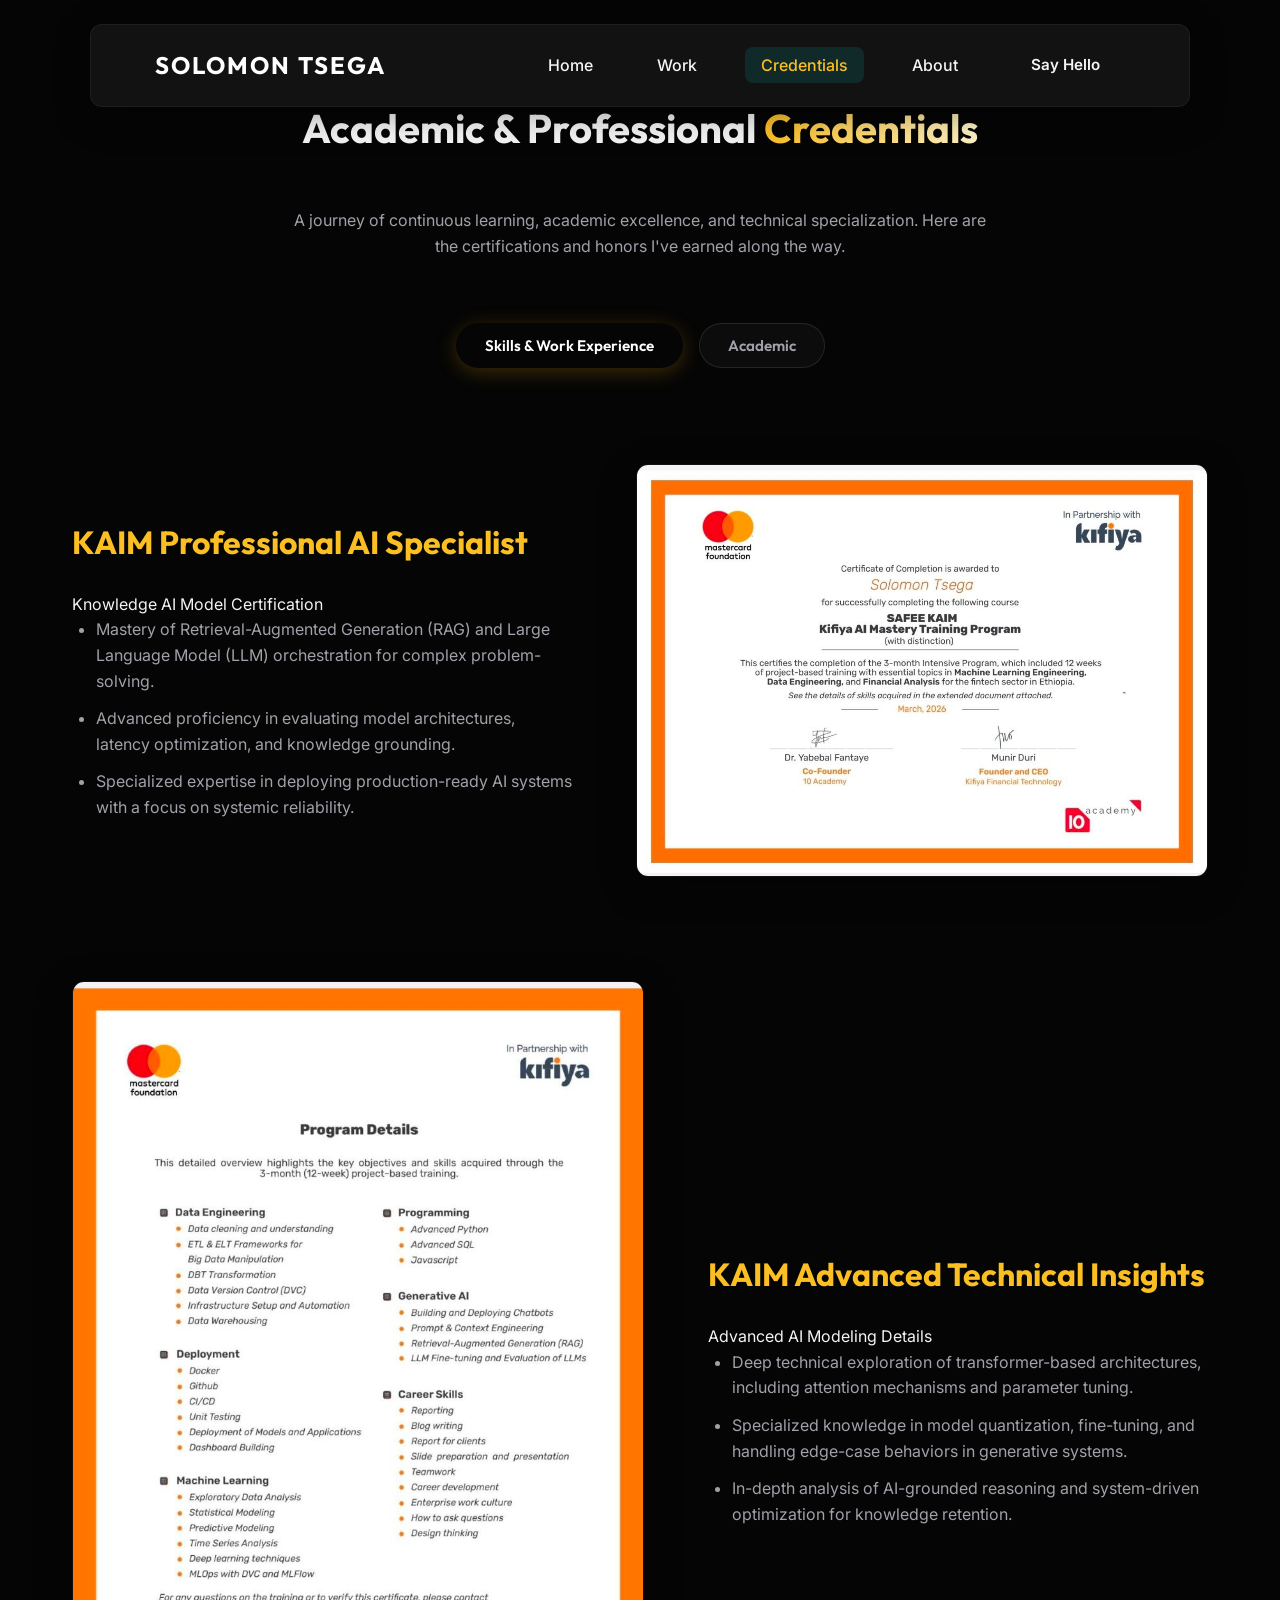
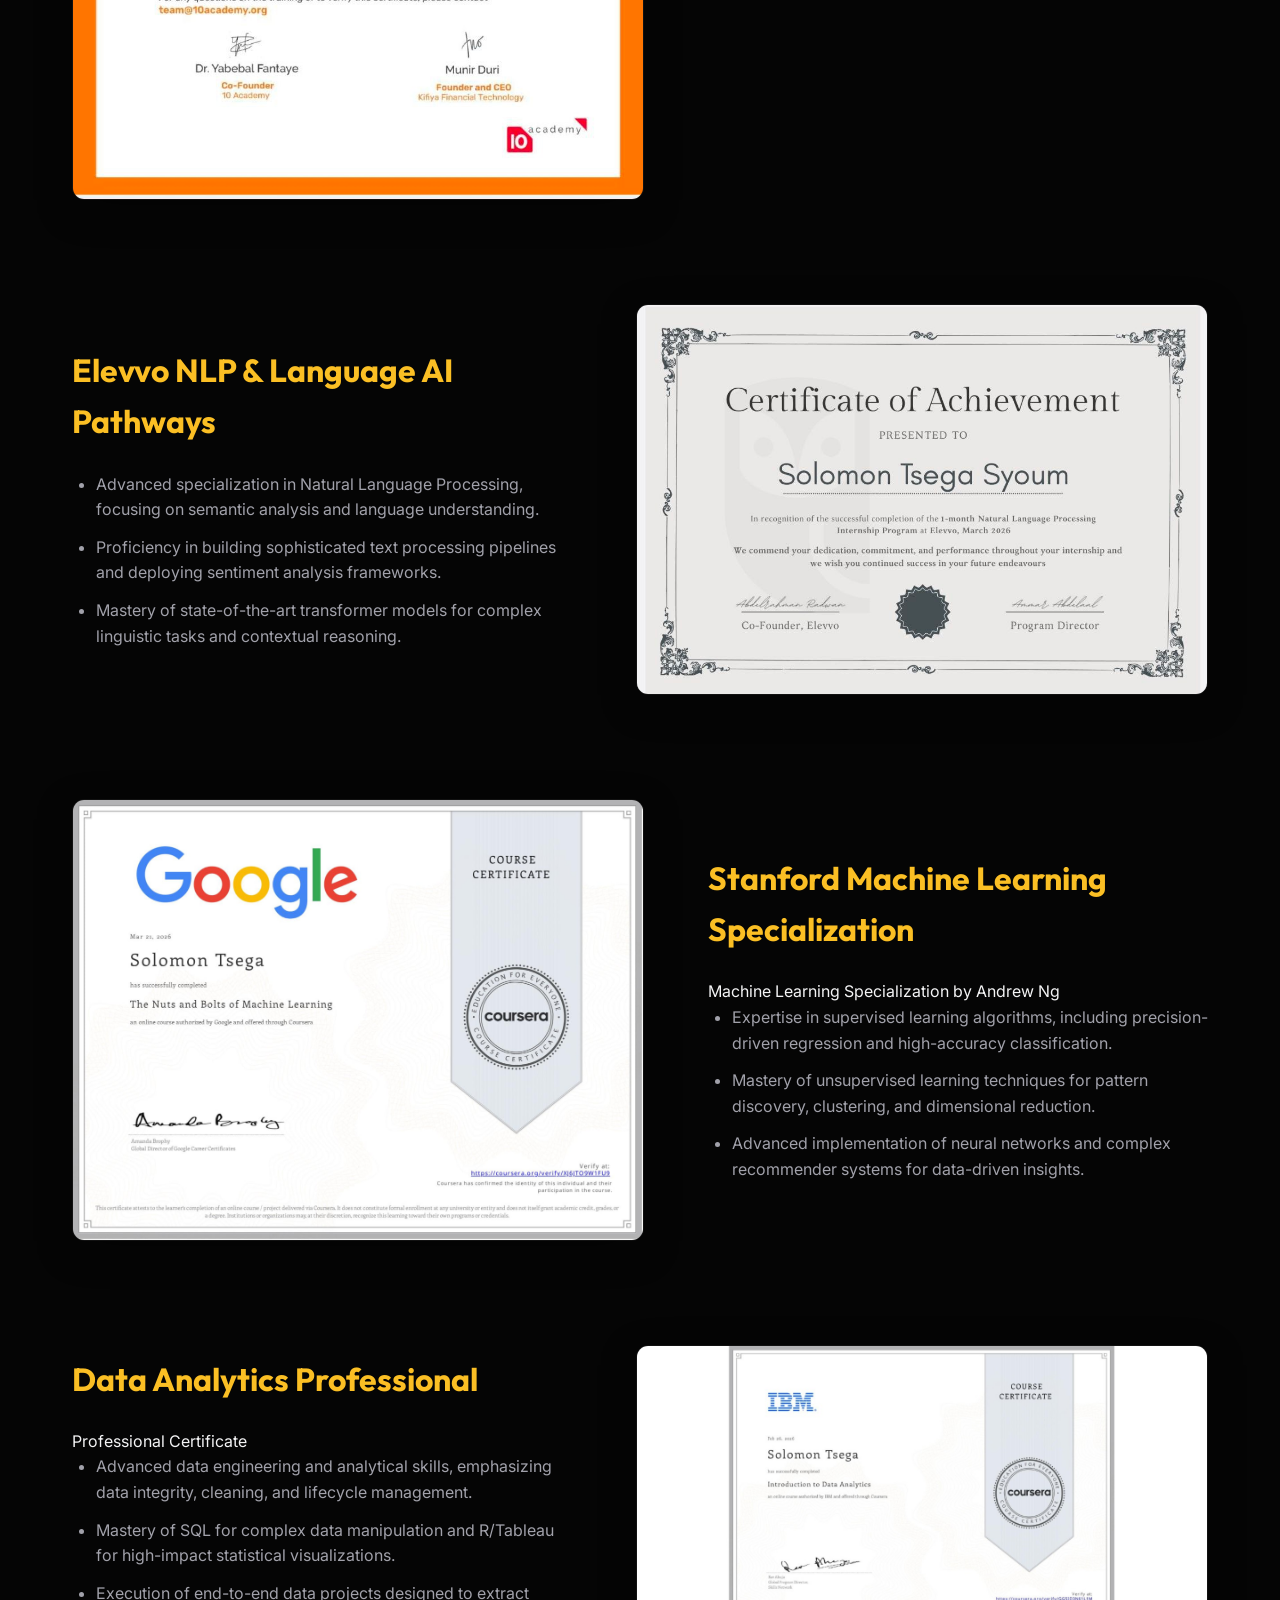
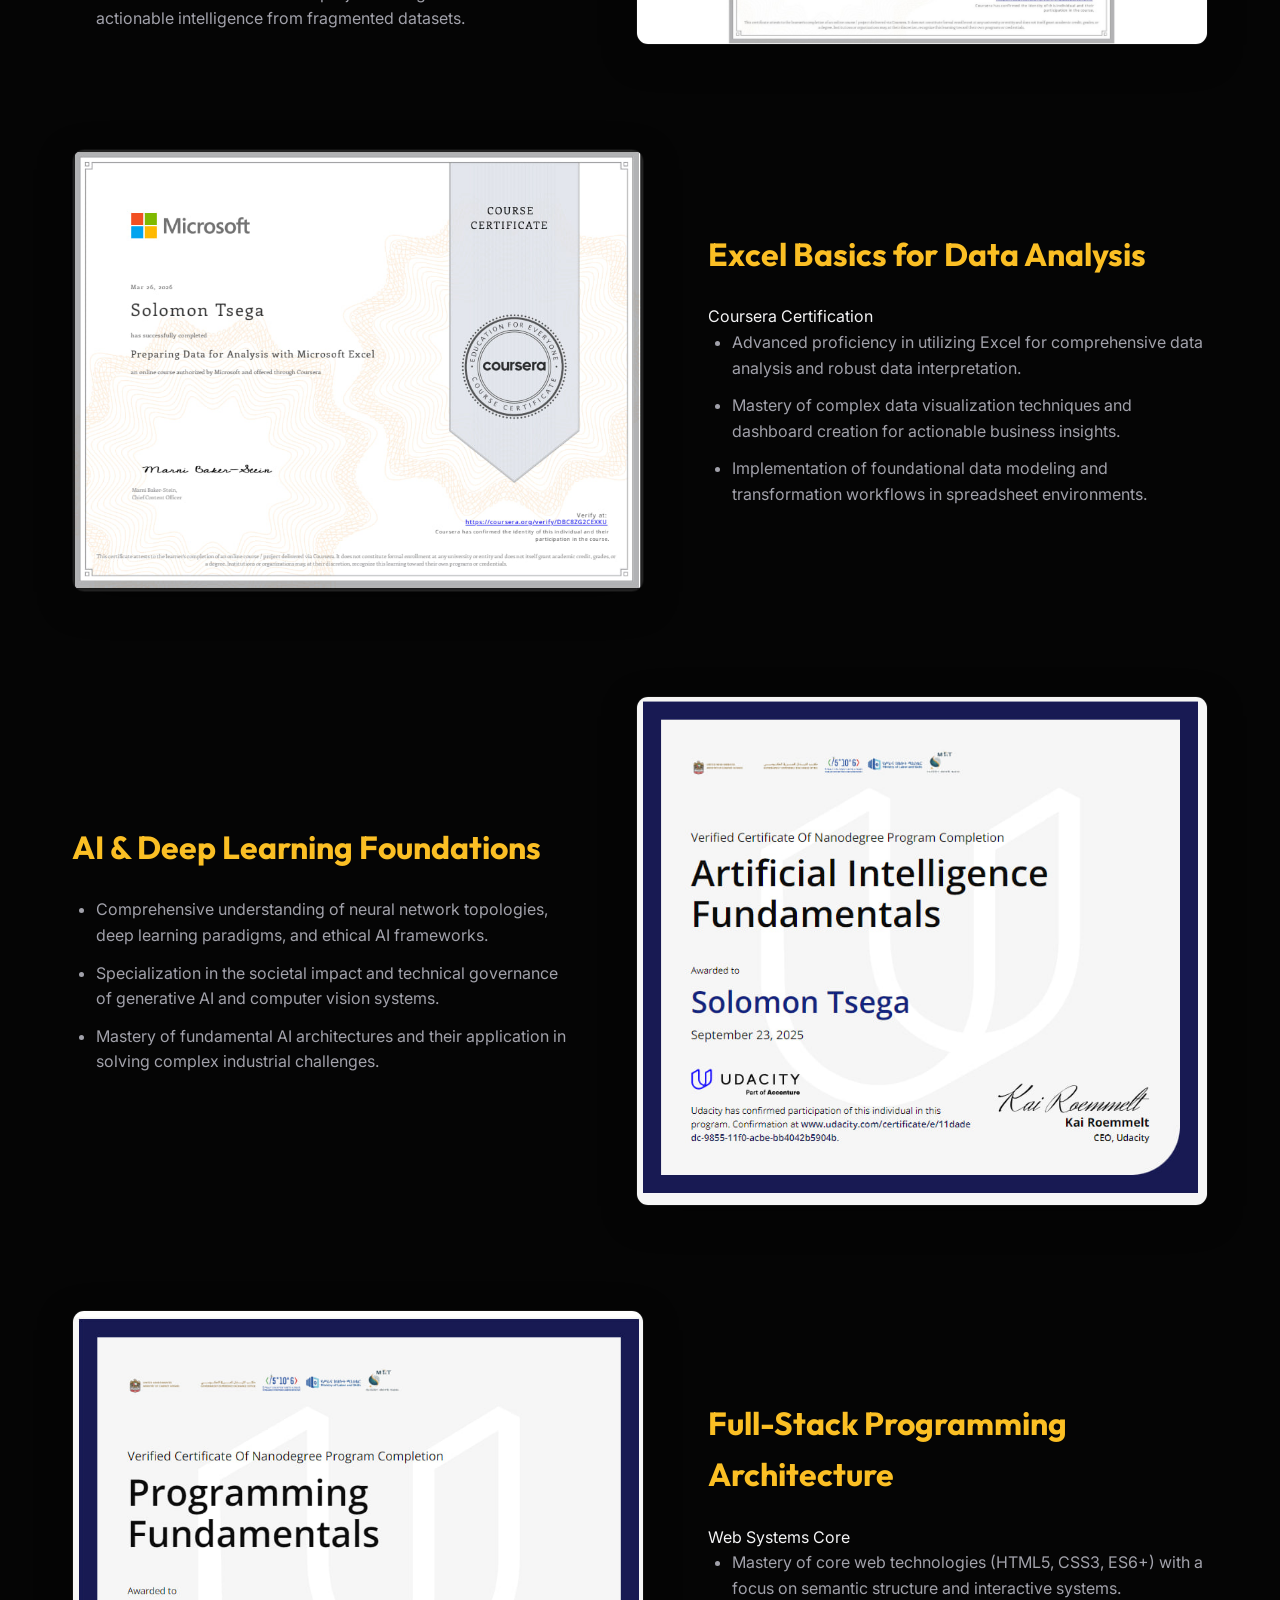
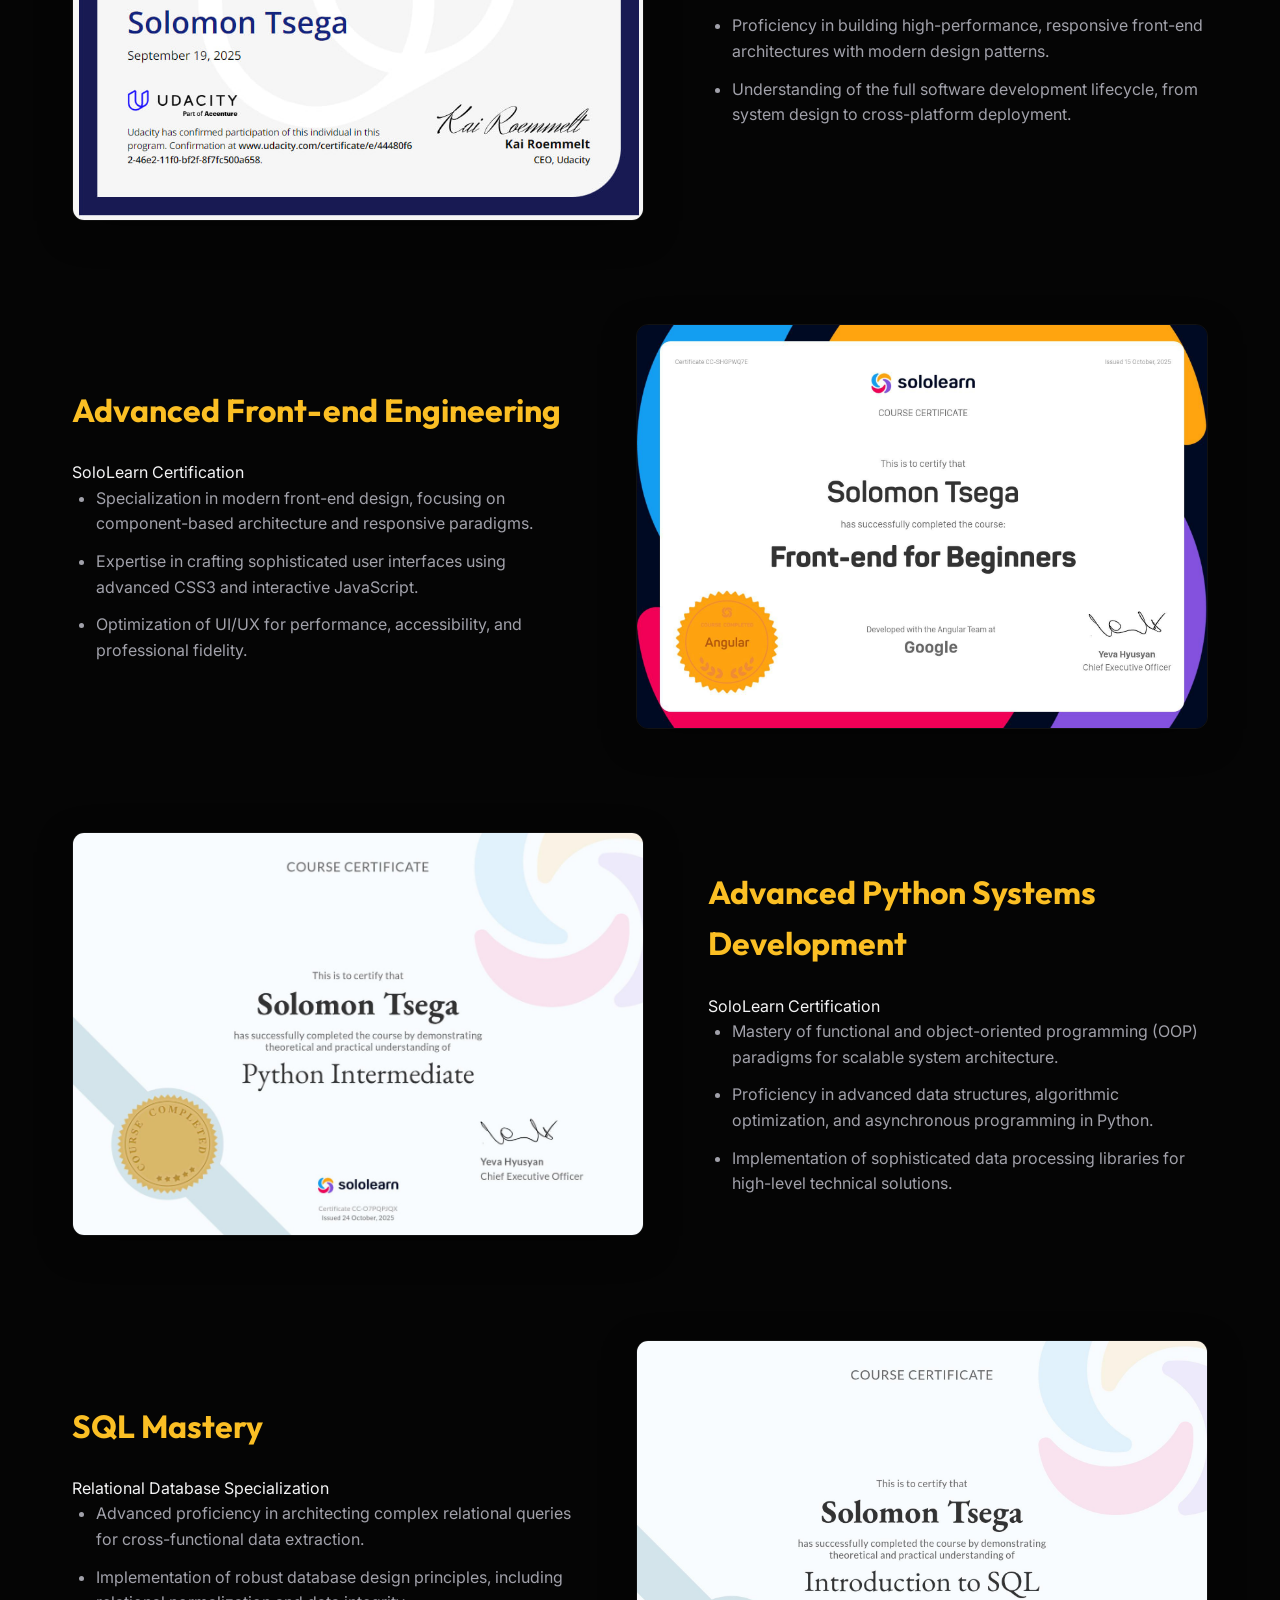
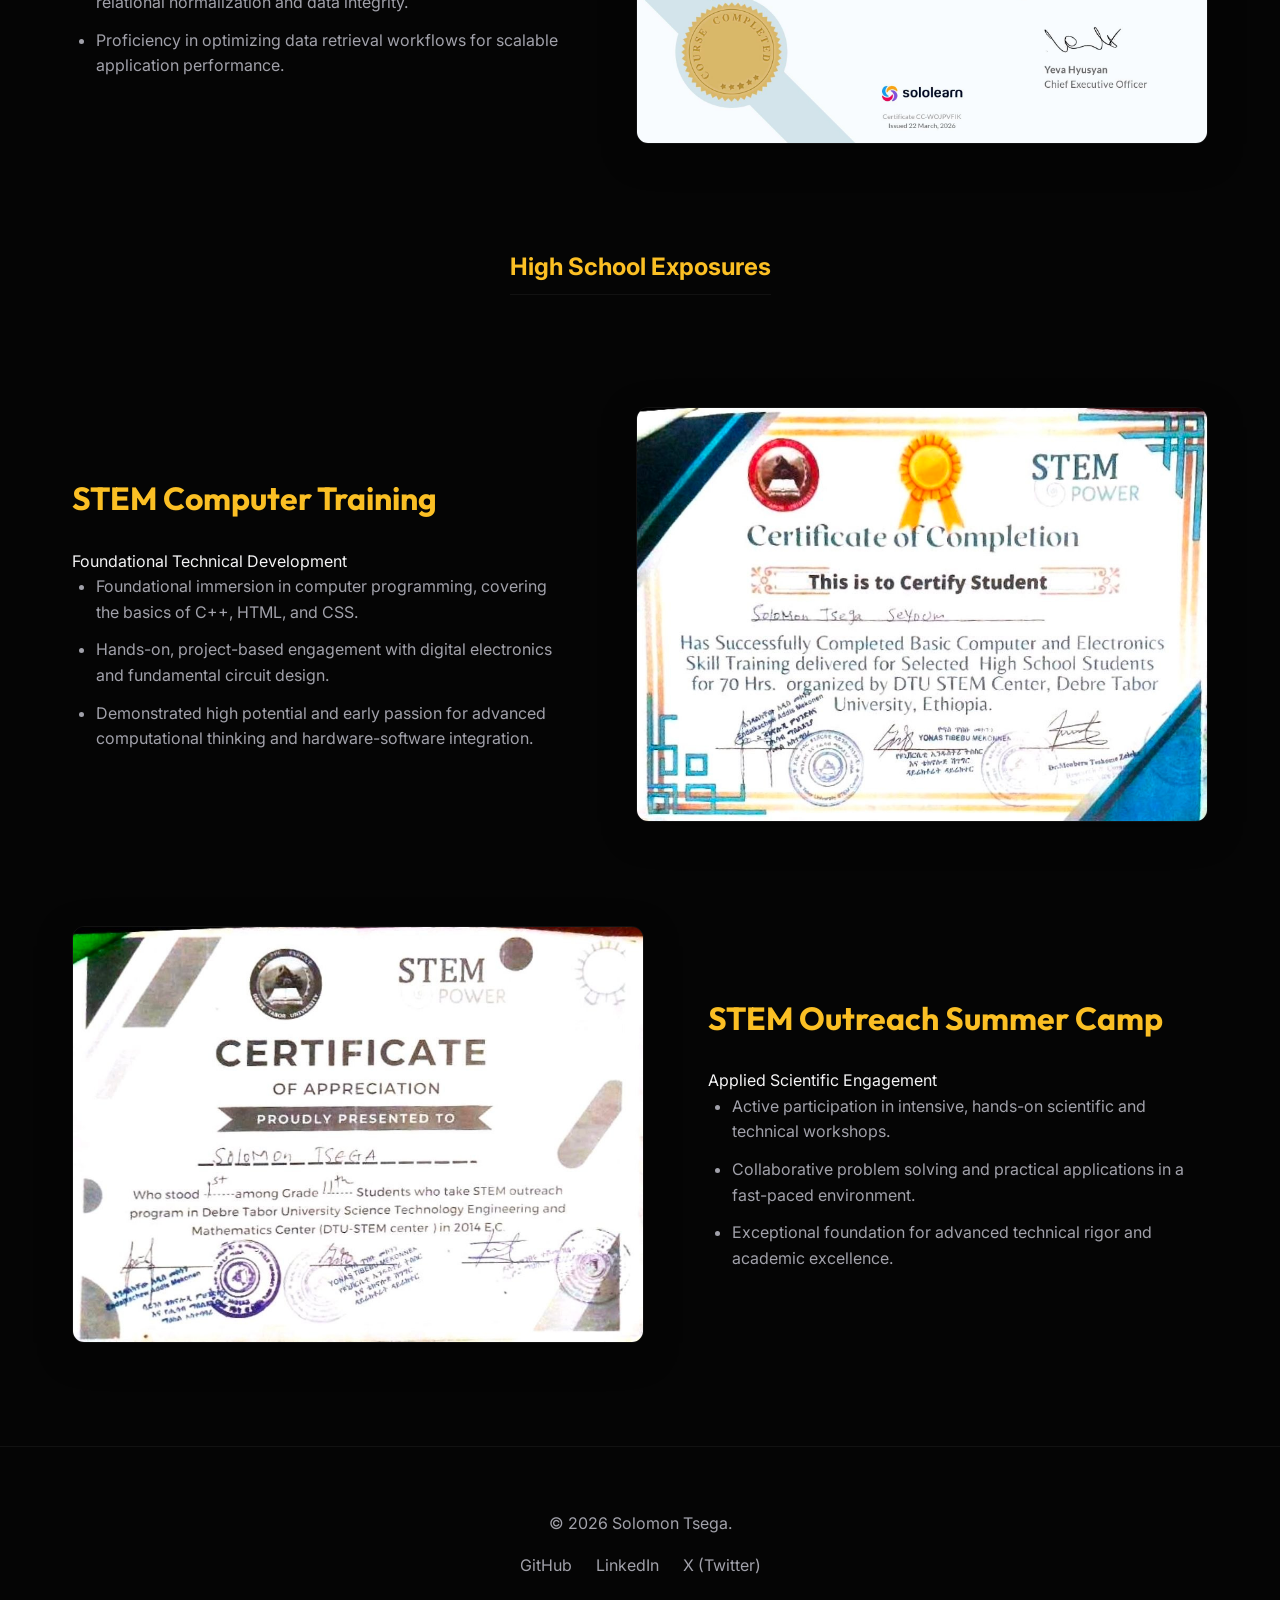
==== commit 1ec0096c: "Changes: Added X account link at the footer. Fixed the android style to fit the whole page when the " ====
--- a/credentials.html
+++ b/credentials.html
@@ -14,6 +14,9 @@
     <link rel="preconnect" href="https://fonts.gstatic.com" crossorigin>
     <link href="https://fonts.googleapis.com/css2?family=Inter:wght@300;400;600&family=Outfit:wght@400;700&display=swap"
         rel="stylesheet">
+    
+    <!-- Favicon -->
+    <link rel="icon" type="image/png" href="favicon.png">
 </head>
 
 <body>
@@ -366,6 +369,8 @@
                     style="color: var(--text-dim); text-decoration: none; margin: 0 10px;">GitHub</a>
                 <a href="https://www.linkedin.com/in/solomontsega/" target="_blank" rel="noopener noreferrer"
                     style="color: var(--text-dim); text-decoration: none; margin: 0 10px;">LinkedIn</a>
+                <a href="https://x.com/SolomonTse567" target="_blank" rel="noopener noreferrer"
+                    style="color: var(--text-dim); text-decoration: none; margin: 0 10px;">X (Twitter)</a>
             </div>
         </div>
     </footer>
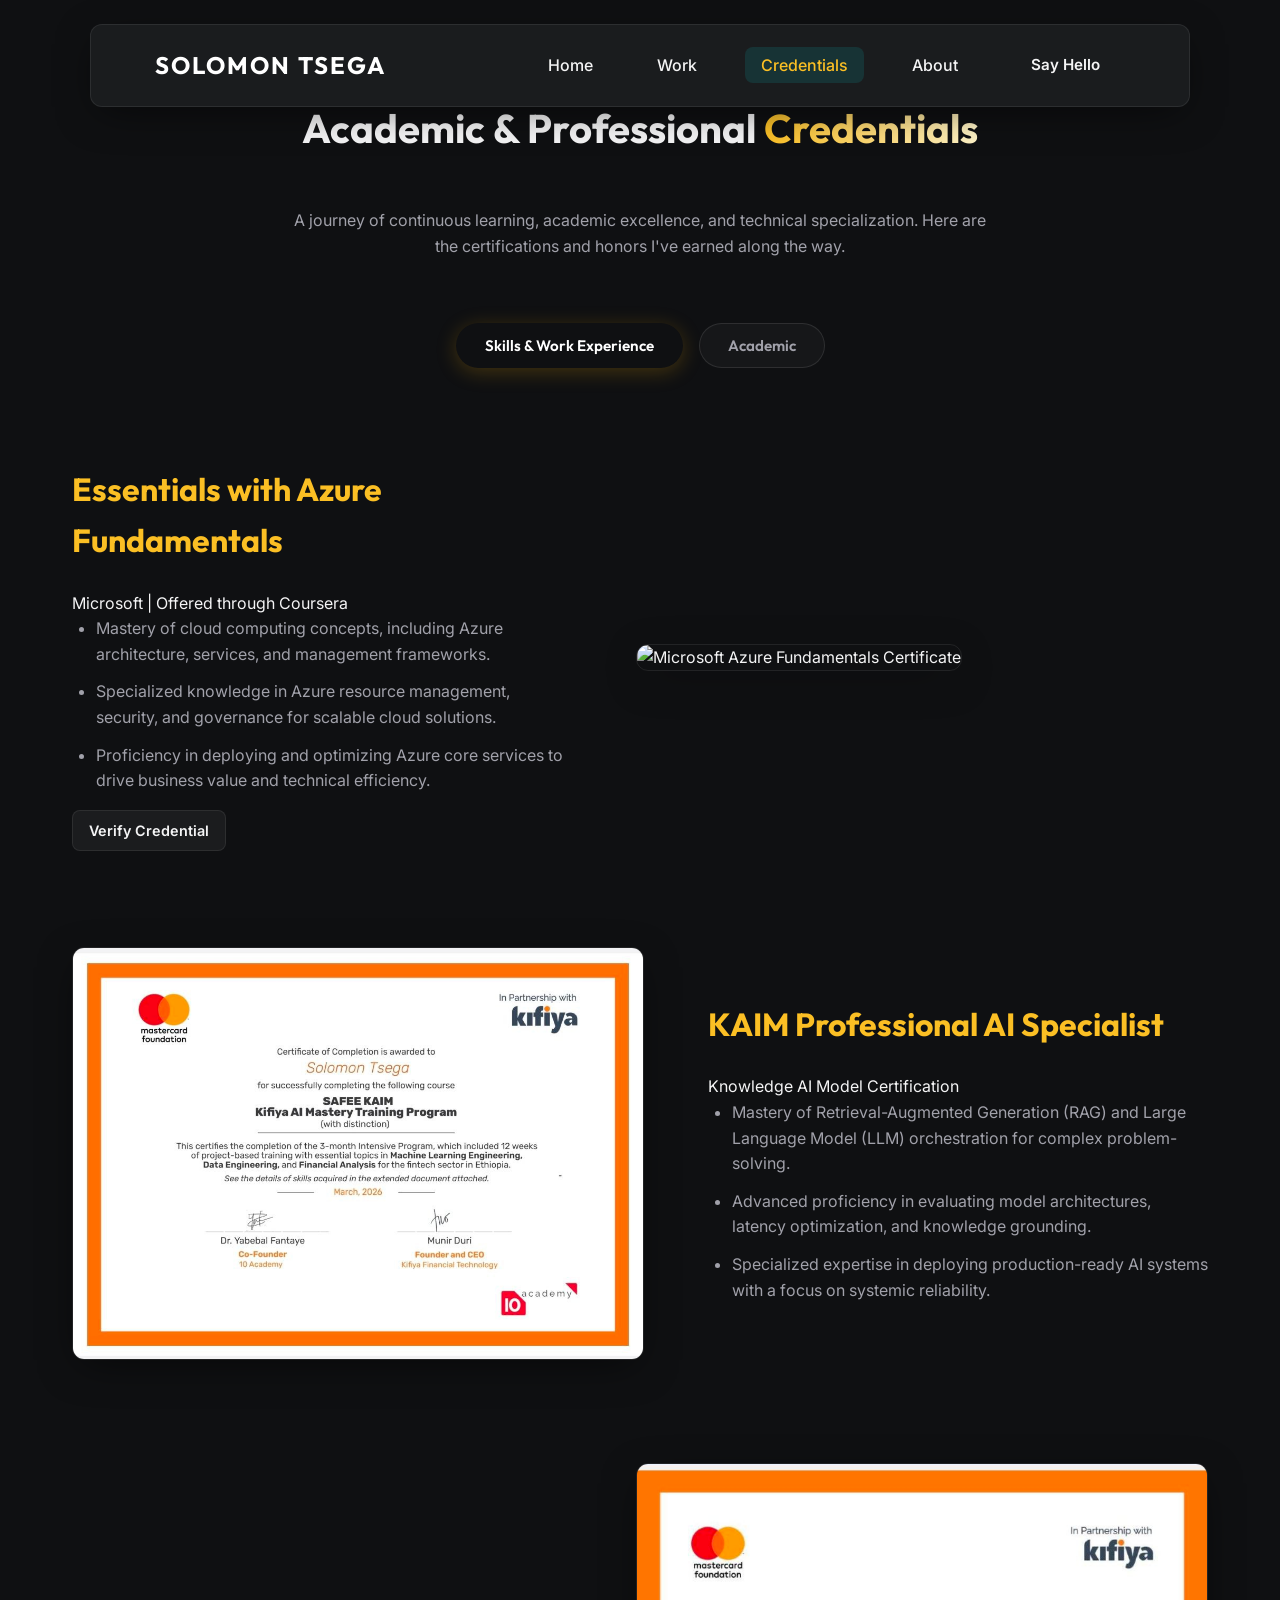
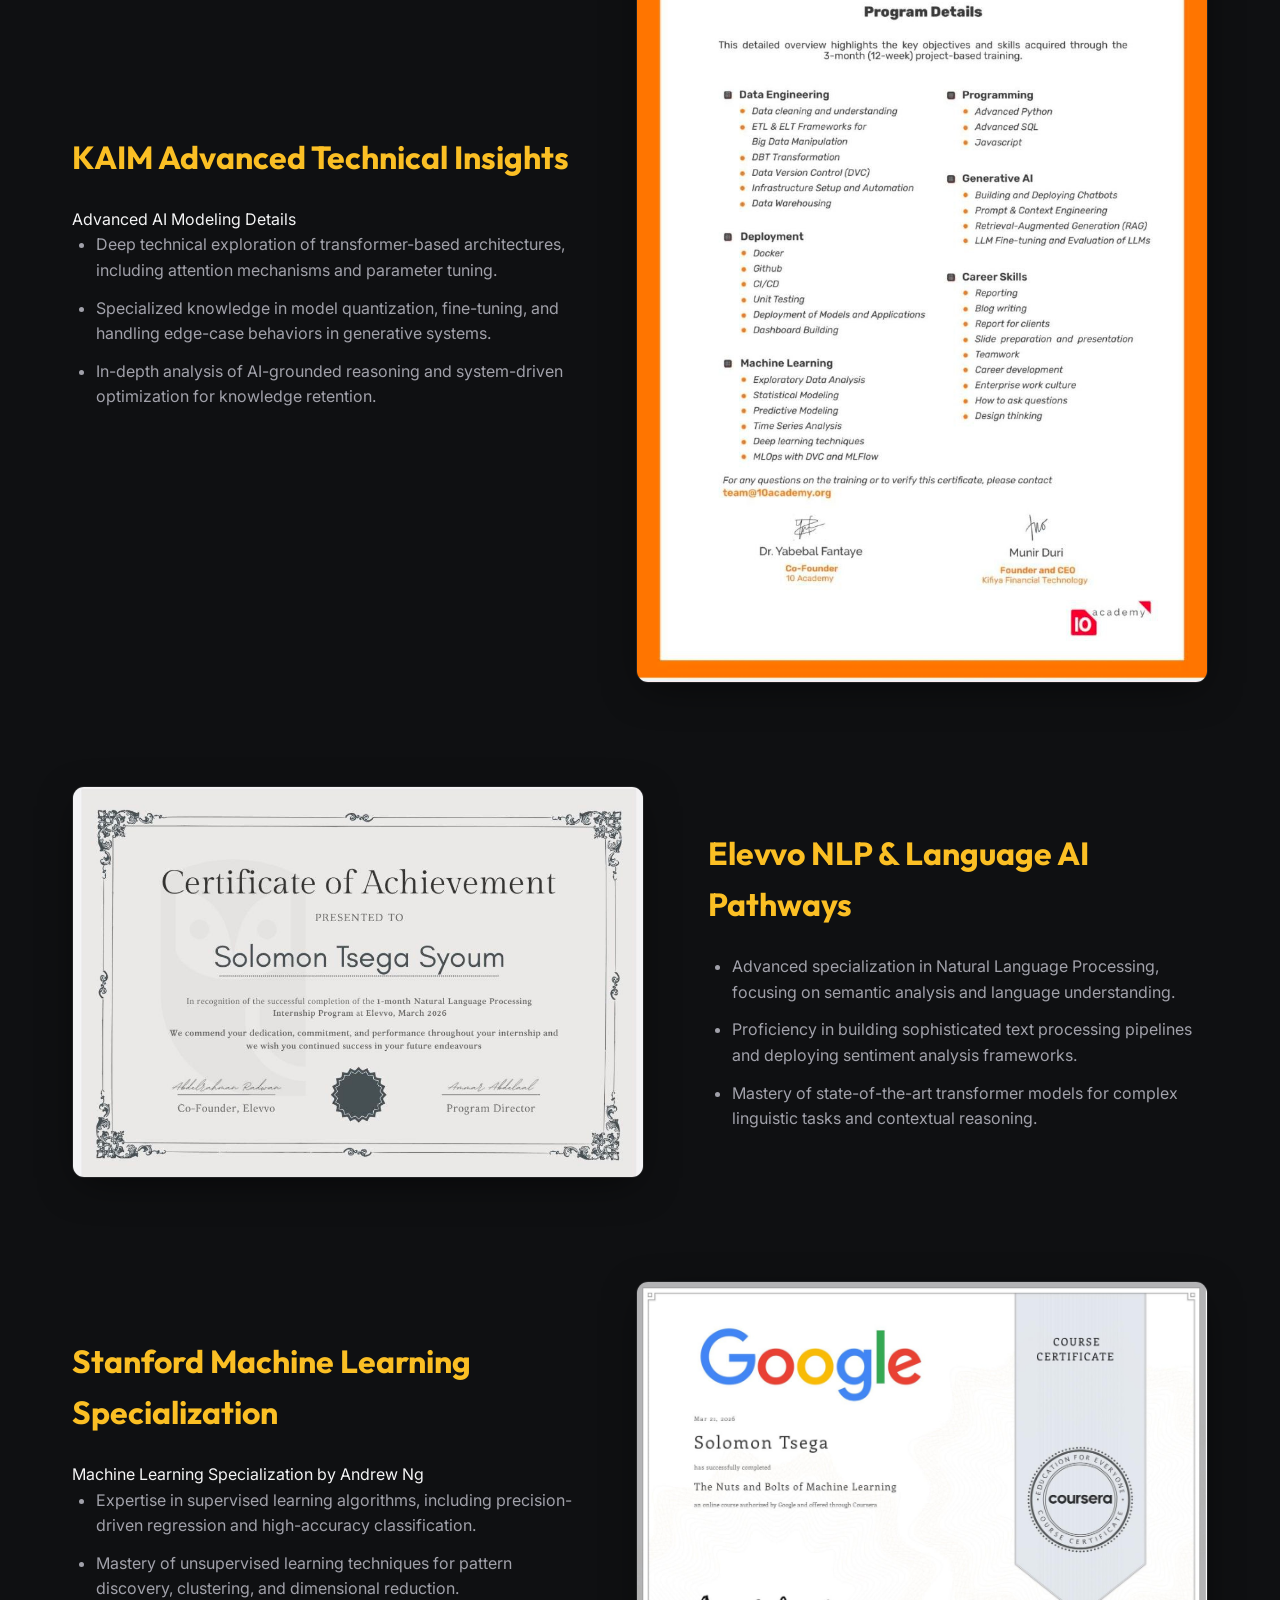
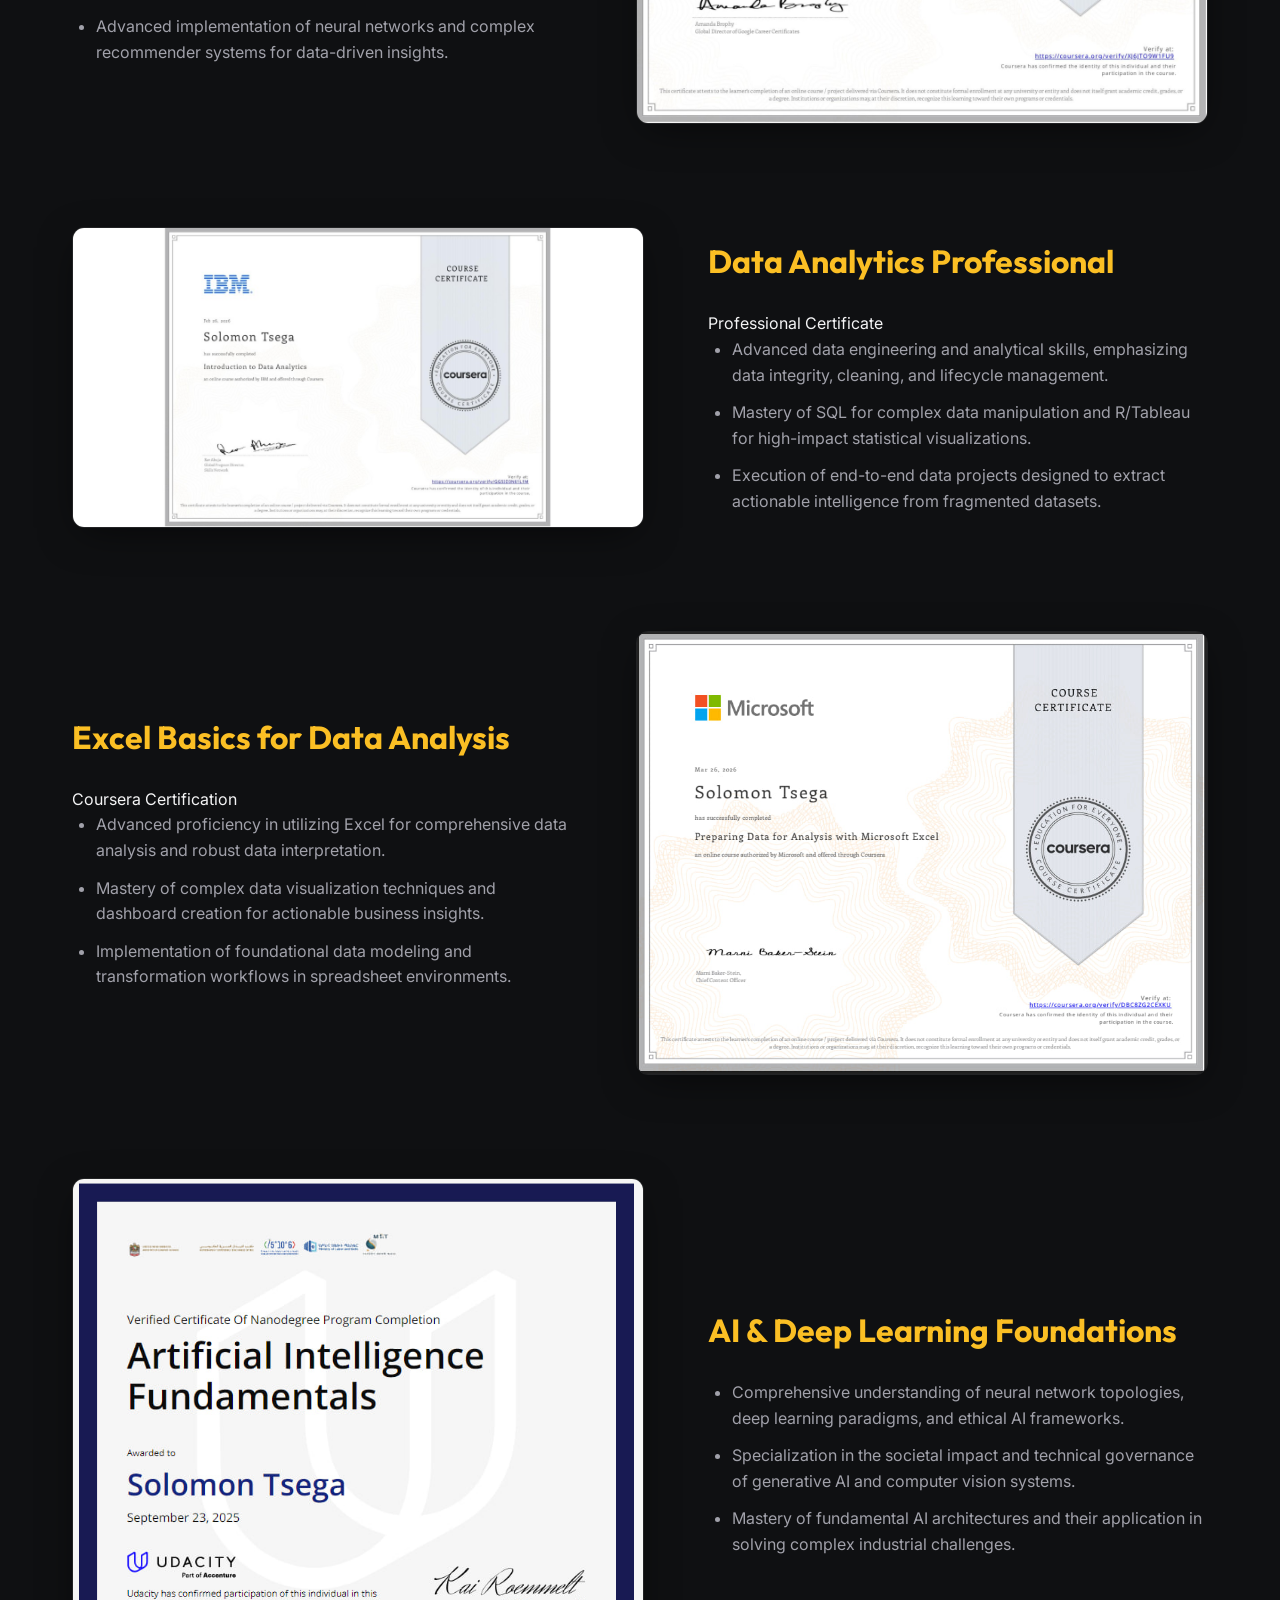
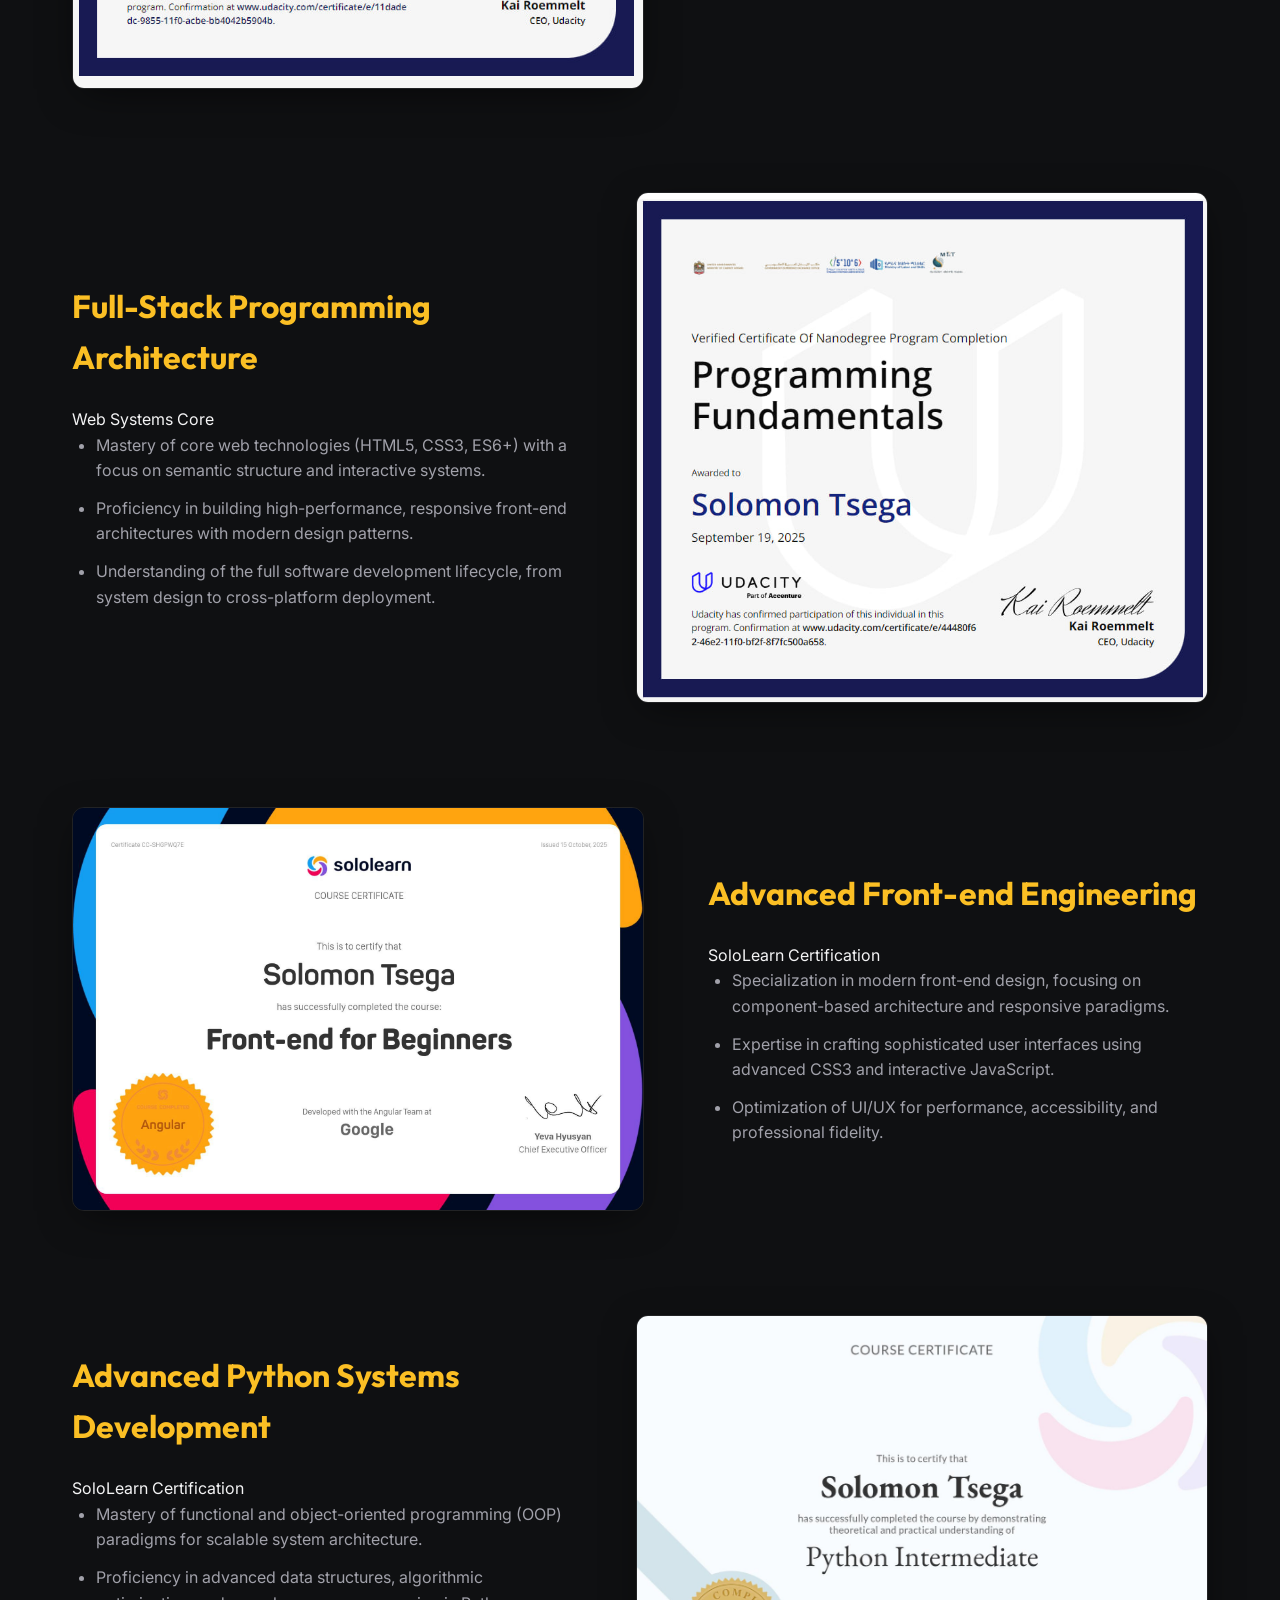
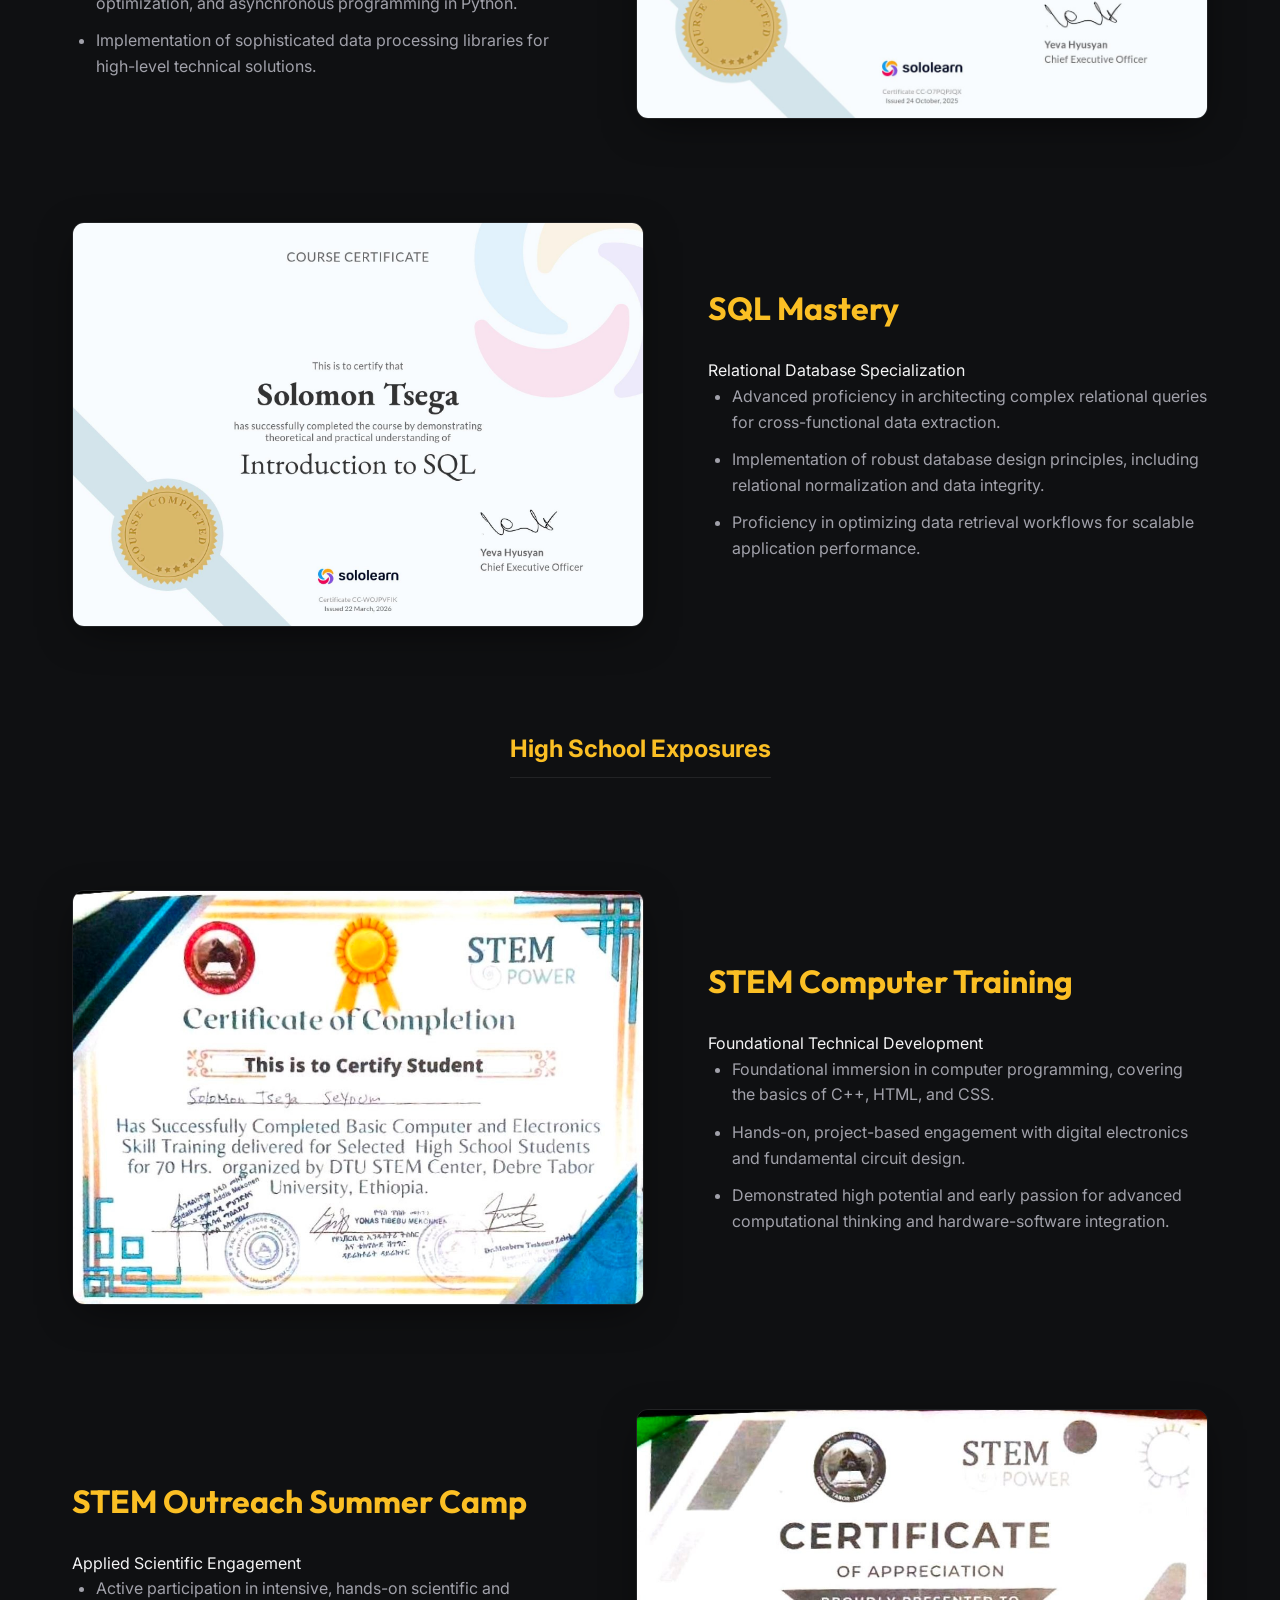
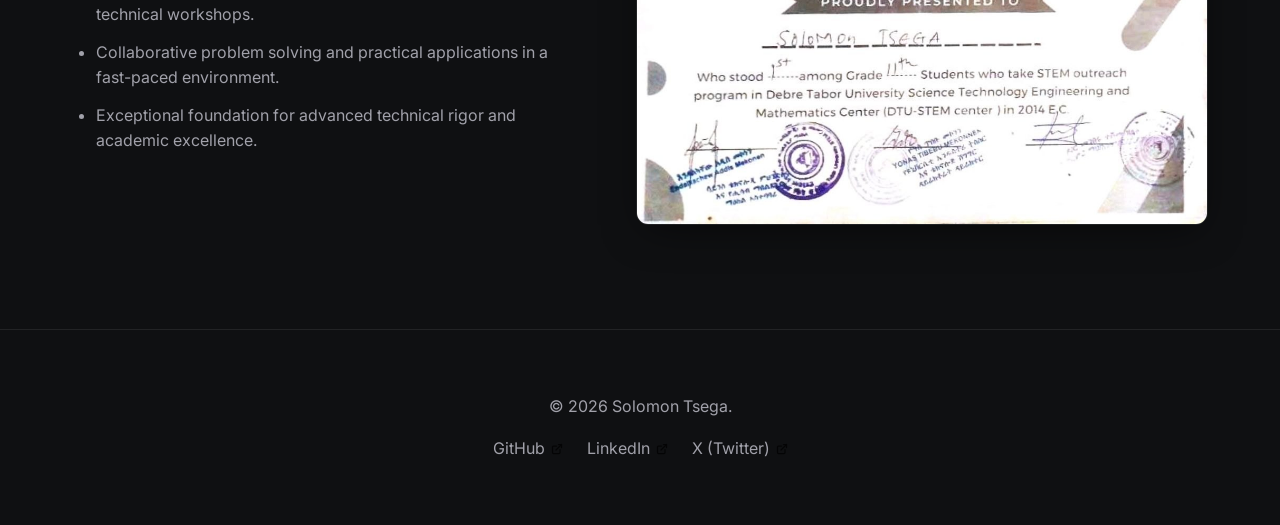
==== commit 7f090e75: "Added the certificate of MS Azure fundamentals" ====
--- a/credentials.html
+++ b/credentials.html
@@ -53,6 +53,30 @@
         </div>
 
         <div class="cert-container">
+            <!-- 0. Azure Fundamentals -->
+            <div class="cert-row visible reveal" data-category="work">
+                <div class="cert-desc">
+                    <h3>Essentials with Azure Fundamentals</h3>
+                    <p>Microsoft | Offered through Coursera</p>
+                    <ul>
+                        <li>Mastery of cloud computing concepts, including Azure architecture, services, and management
+                            frameworks.</li>
+                        <li>Specialized knowledge in Azure resource management, security, and governance for scalable
+                            cloud solutions.</li>
+                        <li>Proficiency in deploying and optimizing Azure core services to drive business value and
+                            technical efficiency.</li>
+                    </ul>
+                    <div style="margin-top: 1rem;">
+                        <a href="https://coursera.org/verify/ZUK5UU8QHKCI" target="_blank" class="btn secondary small">
+                            Verify Credential
+                        </a>
+                    </div>
+                </div>
+                <div class="cert-img">
+                    <img src="credentials/Coursera_Azure_Fundamentals.jpg" alt="Microsoft Azure Fundamentals Certificate">
+                </div>
+            </div>
+
             <!-- 1. KAIM Main -->
             <div class="cert-row visible reveal" data-category="work">
                 <div class="cert-desc">
--- a/index.css
+++ b/index.css
@@ -4,9 +4,9 @@
 
 :root {
     /* Premium Color Palette - Deep Carbon & Gold */
-    --bg-color: #050505;
-    --card-bg: #121212;
-    --card-hover: #181818;
+    --bg-color: #0f1012;
+    --card-bg: #1a1c1e;
+    --card-hover: #232629;
     --text-main: #f4f4f5;
     --text-dim: #a1a1aa;
     --accent-primary: #fbbf24;
@@ -14,8 +14,8 @@
     --accent-secondary: #fef3c7;
     /* Pale Gold */
     --accent-muted: rgba(251, 191, 36, 0.1);
-    --glass-border: rgba(255, 255, 255, 0.05);
-    --glass-shadow: 0 10px 40px -10px rgba(0, 0, 0, 0.5);
+    --glass-border: rgba(255, 255, 255, 0.08);
+    --glass-shadow: 0 10px 40px -10px rgba(0, 0, 0, 0.6);
 
     /* Typography */
     --font-main: 'Inter', -apple-system, BlinkMacSystemFont, 'Segoe UI', Roboto, sans-serif;
@@ -42,22 +42,36 @@
     transition: 0.3s ease;
 }
 
+/* External Link Pointer */
+a[target="_blank"]:not(.btn):not(.footer-socials a):not(.social-icon a)::after {
+    content: '';
+    display: inline-block;
+    width: 12px;
+    height: 12px;
+    margin-left: 6px;
+    background-image: url("data:image/svg+xml,%3Csvg xmlns='http://www.w3.org/2000/svg' width='24' height='24' viewBox='0 0 24 24' fill='none' stroke='currentColor' stroke-width='2.5' stroke-linecap='round' stroke-linejoin='round'%3E%3Cpath d='M18 13v6a2 2 0 0 1-2 2H5a2 2 0 0 1-2-2V8a2 2 0 0 1 2-2h6'%3E%3C/path%3E%3Cpolyline points='15 3 21 3 21 9'%3E%3C/polyline%3E%3Cline x1='10' y1='14' x2='21' y2='3'%3E%3C/line%3E%3C/svg%3E");
+    background-size: contain;
+    background-repeat: no-repeat;
+    vertical-align: middle;
+    opacity: 0.7;
+    transition: transform 0.3s ease, opacity 0.3s ease;
+}
+
+a[target="_blank"]:not(.btn):not(.footer-socials a):not(.social-icon a):hover::after {
+    transform: translate(2px, -2px);
+    opacity: 1;
+}
+
 ul {
     list-style: none;
 }
 
-/* Skip to main content link */
+/* Skip to main content link - Hidden by default, removed from HTML but keeping utility in case of future needs */
 .skip-link {
     position: absolute;
-    top: -40px;
+    top: -100px;
     left: 6px;
-    background: var(--accent-primary);
-    color: var(--bg-color);
-    padding: 8px;
-    text-decoration: none;
-    border-radius: 4px;
-    z-index: 10000;
-    font-weight: 600;
+    display: none;
 }
 
 .skip-link:focus {
@@ -664,7 +678,7 @@
     z-index: 1;
 }
 
-.project-img.gold-gradient {
+.project-img {
     background: linear-gradient(135deg, #18181b, #27272a);
     position: relative;
     overflow: hidden;
@@ -681,8 +695,25 @@
     background: radial-gradient(circle, rgba(251, 191, 36, 0.05) 0%, transparent 70%);
 }
 
+/* Project Specific Visuals */
+/* Project Specific Visuals - Background gradients only */
+.visual-chatbot { background: linear-gradient(135deg, #1e1b4b, #312e81); }
+.visual-community { background: linear-gradient(135deg, #064e3b, #065f46); }
+.visual-forecasting { background: linear-gradient(135deg, #4c1d95, #5b21b6); }
+.visual-portfolio { background: linear-gradient(135deg, #831843, #9d174d); }
+.visual-changepoint { background: linear-gradient(135deg, #7c2d12, #9a3412); }
+.visual-credit { background: linear-gradient(135deg, #111827, #1f2937); }
+.visual-resume { background: linear-gradient(135deg, #1e3a8a, #1e40af); }
+.visual-pipeline { background: linear-gradient(135deg, #3f6212, #4d7c0f); }
+.visual-chronos { background: linear-gradient(135deg, #451a03, #78350f); }
+.visual-transformers { background: linear-gradient(135deg, #164e63, #155e75); }
+.visual-bank { background: linear-gradient(135deg, #14532d, #166534); }
+.visual-insurance { background: linear-gradient(135deg, #312e81, #3730a3); }
+
 .project-info {
     padding: 1.5rem;
+    position: relative;
+    z-index: 5;
 }
 
 .project-info h3 {
@@ -916,6 +947,43 @@
     color: var(--text-dim);
 }
 
+.footer-socials {
+    display: flex;
+    justify-content: center;
+    gap: 1.5rem;
+    margin-top: 1.5rem;
+    flex-wrap: wrap;
+}
+
+.footer-socials a {
+    color: var(--text-dim);
+    transition: all 0.3s ease;
+    display: flex;
+    align-items: center;
+    justify-content: center;
+    width: 42px;
+    height: 42px;
+    background: rgba(255, 255, 255, 0.03);
+    border-radius: 50%;
+    border: 1px solid var(--glass-border);
+}
+
+.footer-socials a:hover,
+.footer-socials a:focus {
+    color: var(--accent-primary);
+    border-color: var(--accent-primary);
+    background: var(--accent-muted);
+    transform: translateY(-3px);
+    box-shadow: 0 5px 15px rgba(251, 191, 36, 0.2);
+    outline: none;
+}
+
+.footer-socials svg {
+    width: 20px;
+    height: 20px;
+    fill: currentColor;
+}
+
 @media (max-width: 768px) {
     .hero-container {
         flex-direction: column;
@@ -939,9 +1007,20 @@
     }
 
     .hero p {
-        font-size: 1.1rem;
-        line-height: 1.6;
-        margin-bottom: 2rem;
+        font-size: 1rem;
+        line-height: 1.5;
+        margin-bottom: 1.5rem;
+        max-width: 90%;
+        margin-left: auto;
+        margin-right: auto;
+    }
+
+    .hero-container {
+        padding-top: 2rem;
+        min-height: calc(100vh - 80px);
+        display: flex;
+        flex-direction: column;
+        justify-content: center;
     }
 
     .mobile-menu-btn {
@@ -950,12 +1029,12 @@
 
     .navbar {
         width: 95%;
-        padding: 1rem 1.5rem;
-        top: 1rem;
+        padding: 0.75rem 1.25rem;
+        top: 0.75rem;
     }
 
     .logo {
-        font-size: 1.3rem;
+        font-size: 1.15rem;
     }
 
     .nav-links {
@@ -973,14 +1052,20 @@
         align-items: stretch;
         padding: 6rem 2rem 2rem;
         gap: 0.5rem;
-        transition: right 0.4s cubic-bezier(0.4, 0, 0.2, 1);
+        transition: all 0.4s cubic-bezier(0.4, 0, 0.2, 1);
         box-shadow: -8px 0 32px rgba(0, 0, 0, 0.4);
         overflow-y: auto;
         -webkit-overflow-scrolling: touch;
+        visibility: hidden;
+        opacity: 0;
+        pointer-events: none;
     }
 
     .nav-links.active {
         right: 0;
+        visibility: visible;
+        opacity: 1;
+        pointer-events: auto;
     }
 
     .nav-links li {
@@ -1033,17 +1118,48 @@
     }
 
     .projects-grid {
-        grid-template-columns: 1fr;
-        gap: 2rem;
+        display: grid !important;
+        grid-template-columns: repeat(2, 1fr) !important;
+        gap: 0.5rem !important;
+        width: 100% !important;
+        margin: 0 !important;
+        padding: 0 !important;
+        justify-items: stretch !important;
     }
 
     .project-card {
-        border-radius: 20px;
+        border-radius: 8px;
         overflow: hidden;
+        width: 100% !important;
+        max-width: none !important;
+        margin: 0 !important;
     }
 
     .project-img {
-        height: 200px;
+        height: 100px;
+    }
+
+    .project-info {
+        padding: 0.4rem;
+        position: relative;
+        z-index: 5;
+    }
+
+    .project-info h3 {
+        font-size: 0.95rem;
+        margin-bottom: 0.5rem;
+        line-height: 1.2;
+    }
+
+    .project-info p {
+        font-size: 0.75rem;
+        line-height: 1.4;
+        margin-bottom: 0.75rem;
+        display: -webkit-box;
+        -webkit-line-clamp: 3;
+        line-clamp: 3;
+        -webkit-box-orient: vertical;
+        overflow: hidden;
     }
 
     .project-info {
@@ -1063,15 +1179,18 @@
     }
 
     .project-links {
+        display: flex;
         flex-direction: row;
+        flex-wrap: wrap;
         gap: 0.75rem;
+        width: 100%;
     }
 
     .project-links .btn {
         flex: 1;
-        min-width: 0;
-        padding: 0.75rem 1rem;
-        font-size: 0.9rem;
+        min-width: 100px;
+        padding: 0.6rem 0.5rem;
+        font-size: 0.8rem;
     }
 
     .project-filters {
@@ -1099,18 +1218,27 @@
     }
 
     .hero-btns {
-        flex-direction: column;
-        align-items: center;
-        gap: 1rem;
-        margin-top: 2rem;
+        flex-direction: row;
+        flex-wrap: wrap;
+        justify-content: center;
+        gap: 0.75rem;
+        margin-top: 1.5rem;
+        width: 100%;
+    }
+
+    .hero-btns .btn {
+        flex: 1;
+        min-width: 0;
+        max-width: 160px;
+        padding: 0.6rem 0.5rem;
+        font-size: 0.8rem;
     }
 
     .btn {
         width: auto;
-        min-width: 160px;
-        padding: 0.75rem 1.5rem;
-        font-size: 0.95rem;
-        min-height: 44px;
+        padding: 0.7rem 1.25rem;
+        font-size: 0.9rem;
+        min-height: 40px;
         border-radius: 8px;
         transition: all 0.2s ease;
     }
@@ -1162,18 +1290,56 @@
 }
 
 @media (max-width: 480px) {
+    html, body {
+        overflow-x: hidden;
+        width: 100%;
+        position: relative;
+    }
+
     .container {
-        padding: 0 1rem;
+        padding: 0 0.4rem;
+        margin: 0 auto !important;
+        width: 100% !important;
+        max-width: 100% !important;
     }
 
     .hero h1 {
-        font-size: 2.2rem;
-        line-height: 1.1;
+        font-size: 1.4rem;
+        line-height: 1.2;
+        overflow-wrap: break-word;
+        word-wrap: break-word;
     }
 
     .hero p {
-        font-size: 1rem;
-        line-height: 1.6;
+        font-size: 0.95rem;
+        line-height: 1.5;
+        margin-bottom: 1.25rem;
+    }
+
+    .hero-container {
+        padding-top: 1rem;
+        flex-direction: column;
+        align-items: center;
+        text-align: center;
+        gap: 2rem;
+        width: 100%;
+    }
+
+    .hero-image {
+        flex: 0 0 auto;
+        width: 100%;
+        display: flex;
+        justify-content: center;
+    }
+
+    .hero-content {
+        flex: 0 0 auto;
+        width: 100%;
+    }
+
+    .profile-photo {
+        width: 150px;
+        height: 150px;
     }
 
     .navbar {
@@ -1200,7 +1366,7 @@
     }
 
     .section-title {
-        font-size: 1.9rem;
+        font-size: 1.5rem;
         margin-bottom: 2rem;
     }
 
@@ -1209,25 +1375,70 @@
     }
 
     .project-info {
-        padding: 1.25rem;
+        padding: 0.5rem;
+    }
+
+    .projects-grid {
+        grid-template-columns: repeat(2, 1fr) !important;
+        gap: 0.5rem !important;
+    }
+
+    .project-card {
+        width: 100% !important;
+        max-width: 100% !important;
+        margin: 0 !important;
+    }
+
+    .project-links {
+        display: flex;
+        flex-direction: row;
+        flex-wrap: wrap;
+        gap: 0.4rem;
+        width: 100%;
+    }
+
+    .project-links .btn {
+        flex: 1;
+        min-width: 0;
+        font-size: 0.65rem;
+        padding: 0.5rem 0.25rem;
+        min-height: 32px;
+    }
+
+    .project-filters {
+        display: grid !important;
+        grid-template-columns: repeat(3, 1fr);
+        gap: 0.4rem;
+        padding: 0.5rem;
+    }
+
+    .hero-image::before {
+        inset: -5px;
+    }
+
+    .hero-btns {
+        display: flex;
+        flex-wrap: wrap;
+        justify-content: center;
+        gap: 0.6rem;
+        width: 100%;
+    }
+
+    .filter-btn {
+        padding: 0.4rem 0.2rem;
+        font-size: 0.65rem;
+        min-height: 32px;
     }
 
     .project-info h3 {
-        font-size: 1.2rem;
+        font-size: 0.85rem;
+        margin-bottom: 0.4rem;
     }
 
     .project-info p {
-        font-size: 0.95rem;
-    }
-
-    .project-links {
-        flex-direction: column;
-        gap: 0.75rem;
-    }
-
-    .project-links .btn {
-        font-size: 0.85rem;
-        padding: 0.75rem 1rem;
+        font-size: 0.75rem;
+        line-height: 1.3;
+        margin-bottom: 1rem;
     }
 
     .skills-grid {
@@ -1290,16 +1501,22 @@
     }
 
     .footer p {
-        margin-bottom: 0.75rem;
-    }
-
-    .footer div {
-        margin-top: 0.75rem;
-    }
-
-    .footer a {
-        margin: 0 8px;
-        font-size: 0.85rem;
+        margin-bottom: 1rem;
+    }
+
+    .footer-socials {
+        gap: 1rem;
+        margin-top: 1.25rem;
+    }
+
+    .footer-socials a {
+        width: 38px;
+        height: 38px;
+    }
+
+    .footer-socials svg {
+        width: 18px;
+        height: 18px;
     }
 }
 
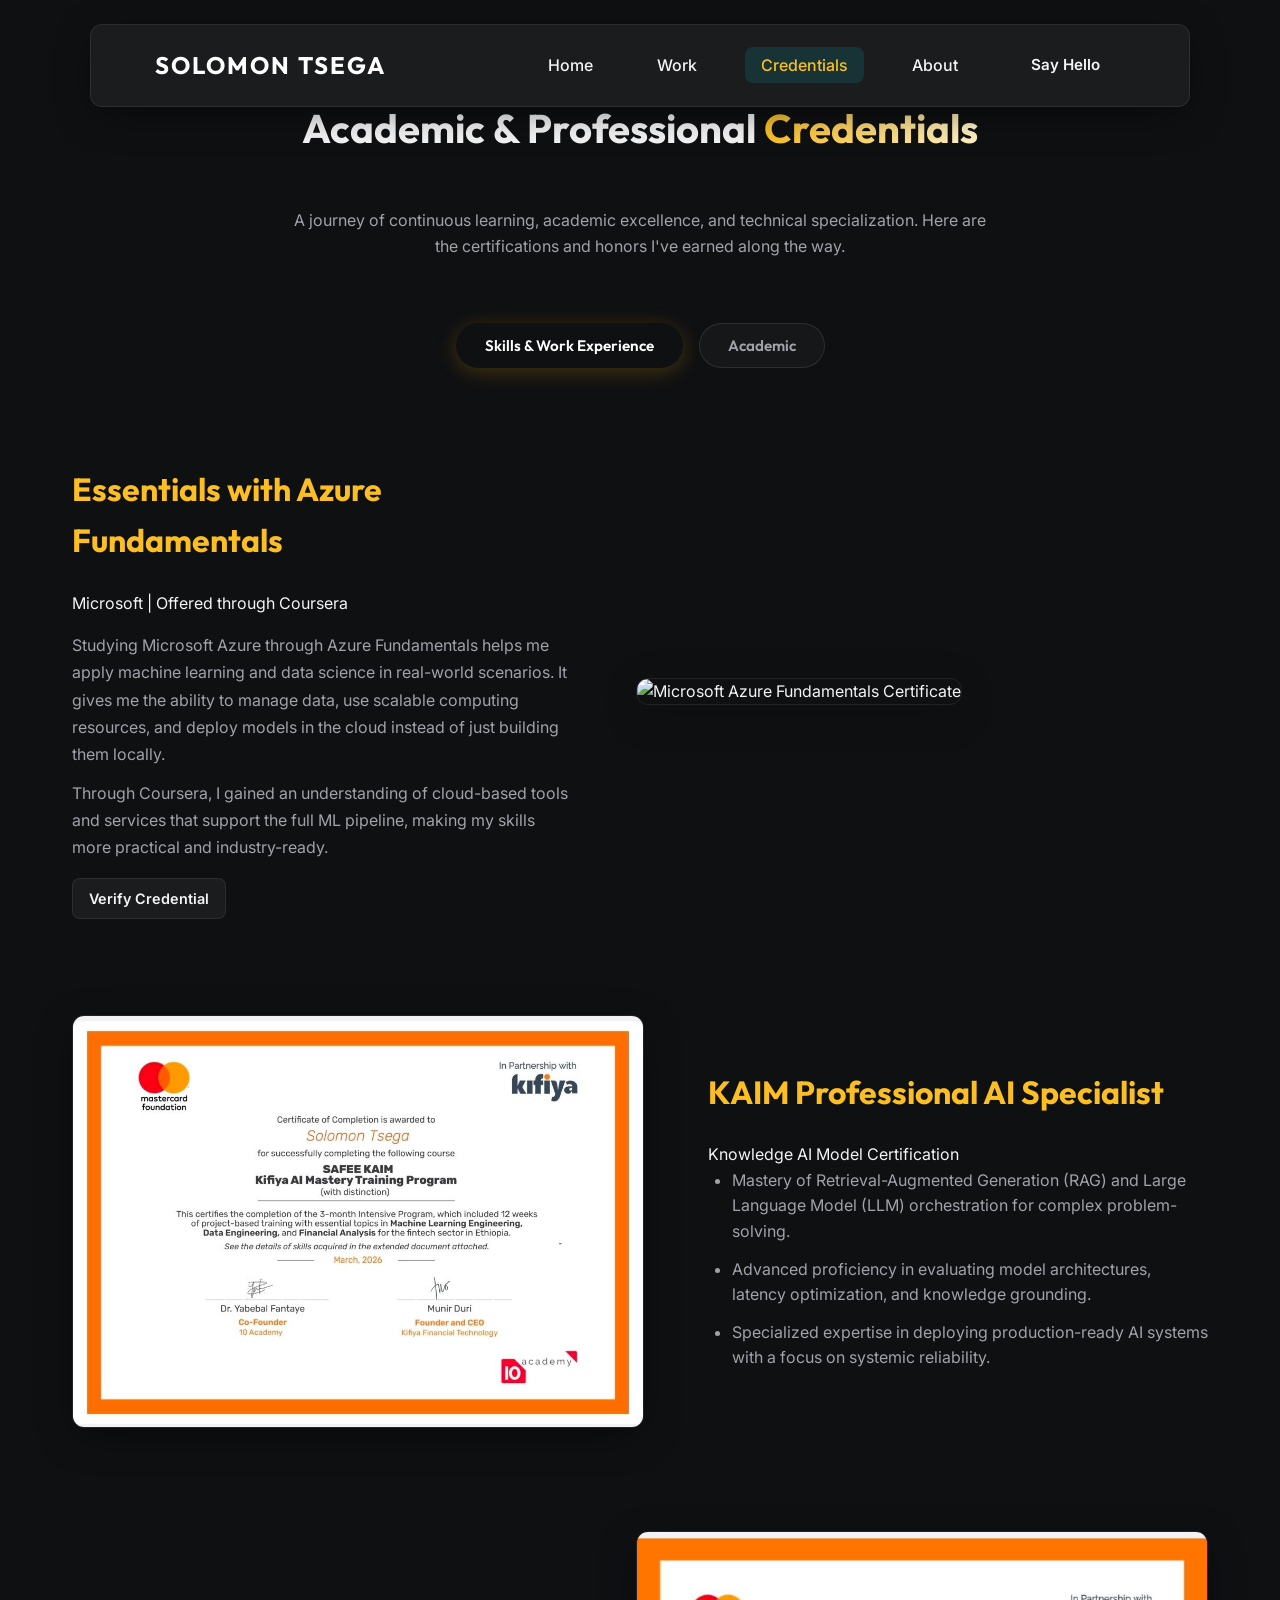
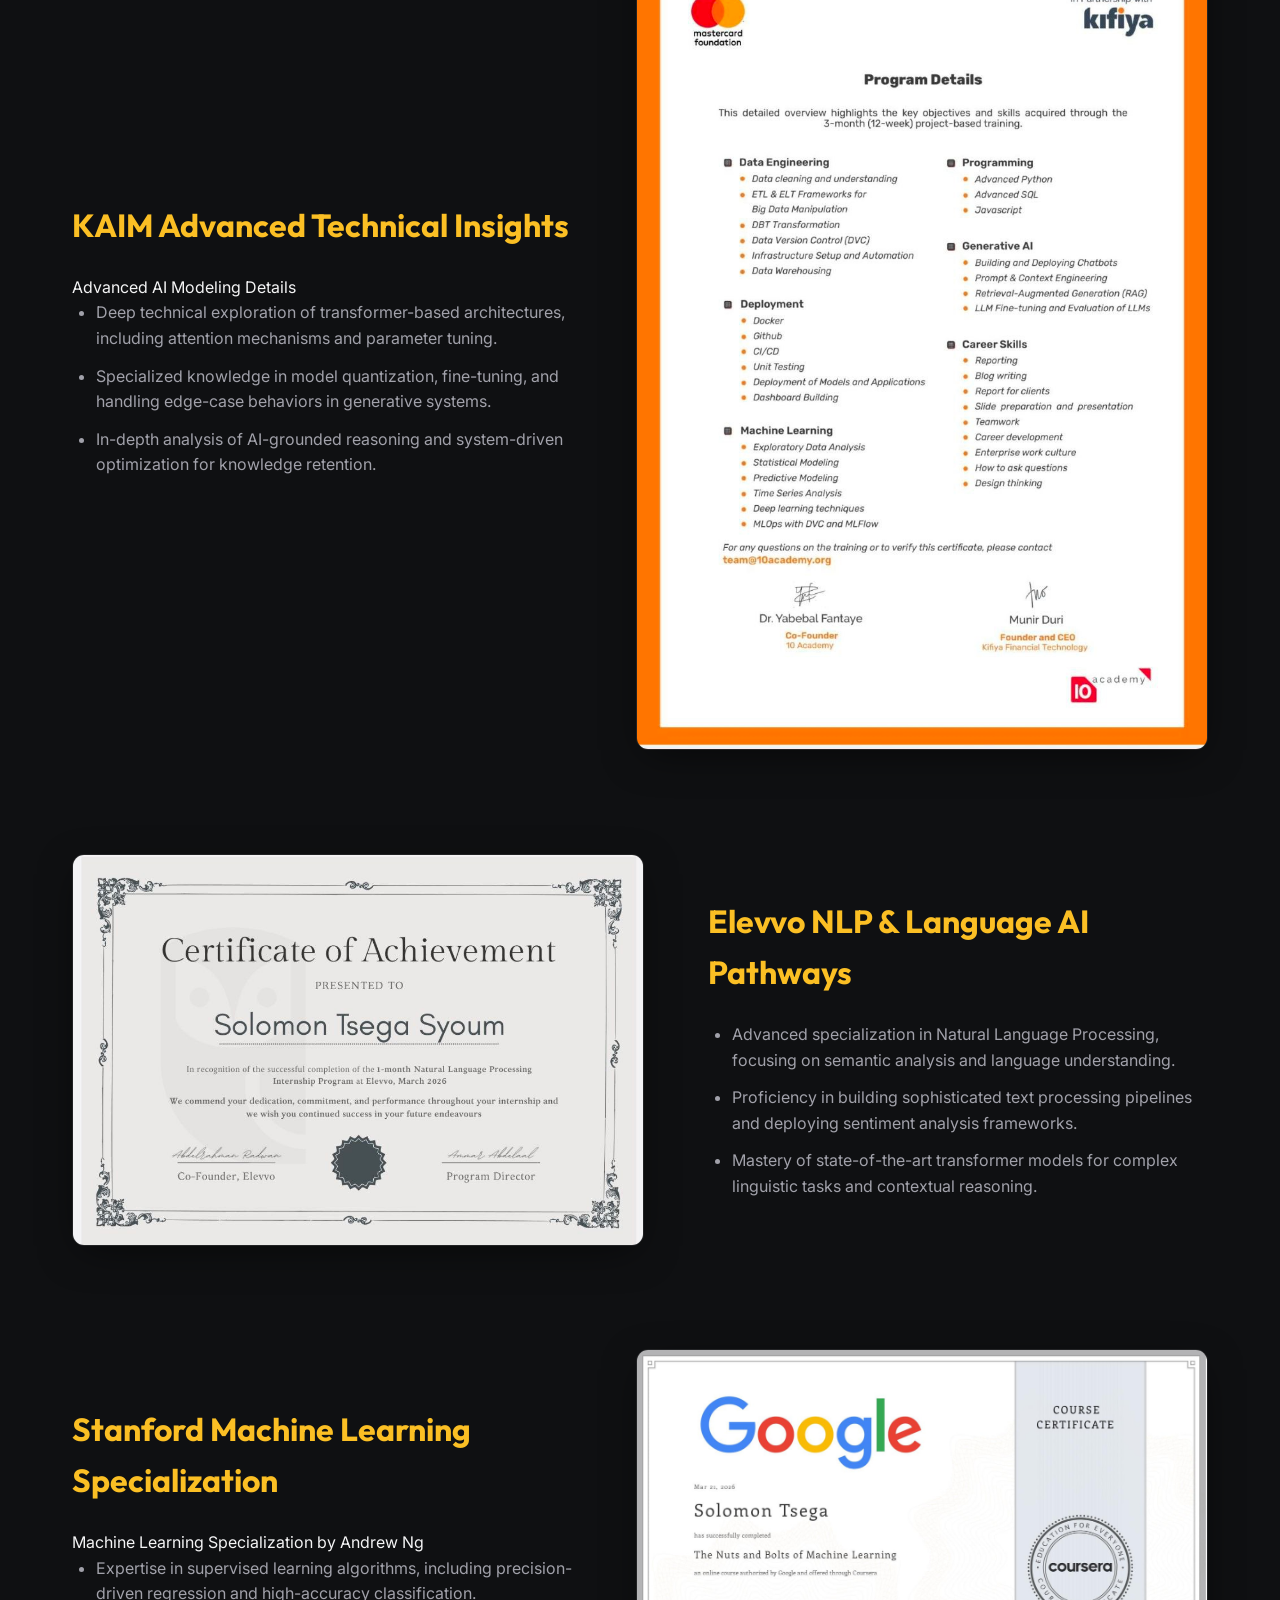
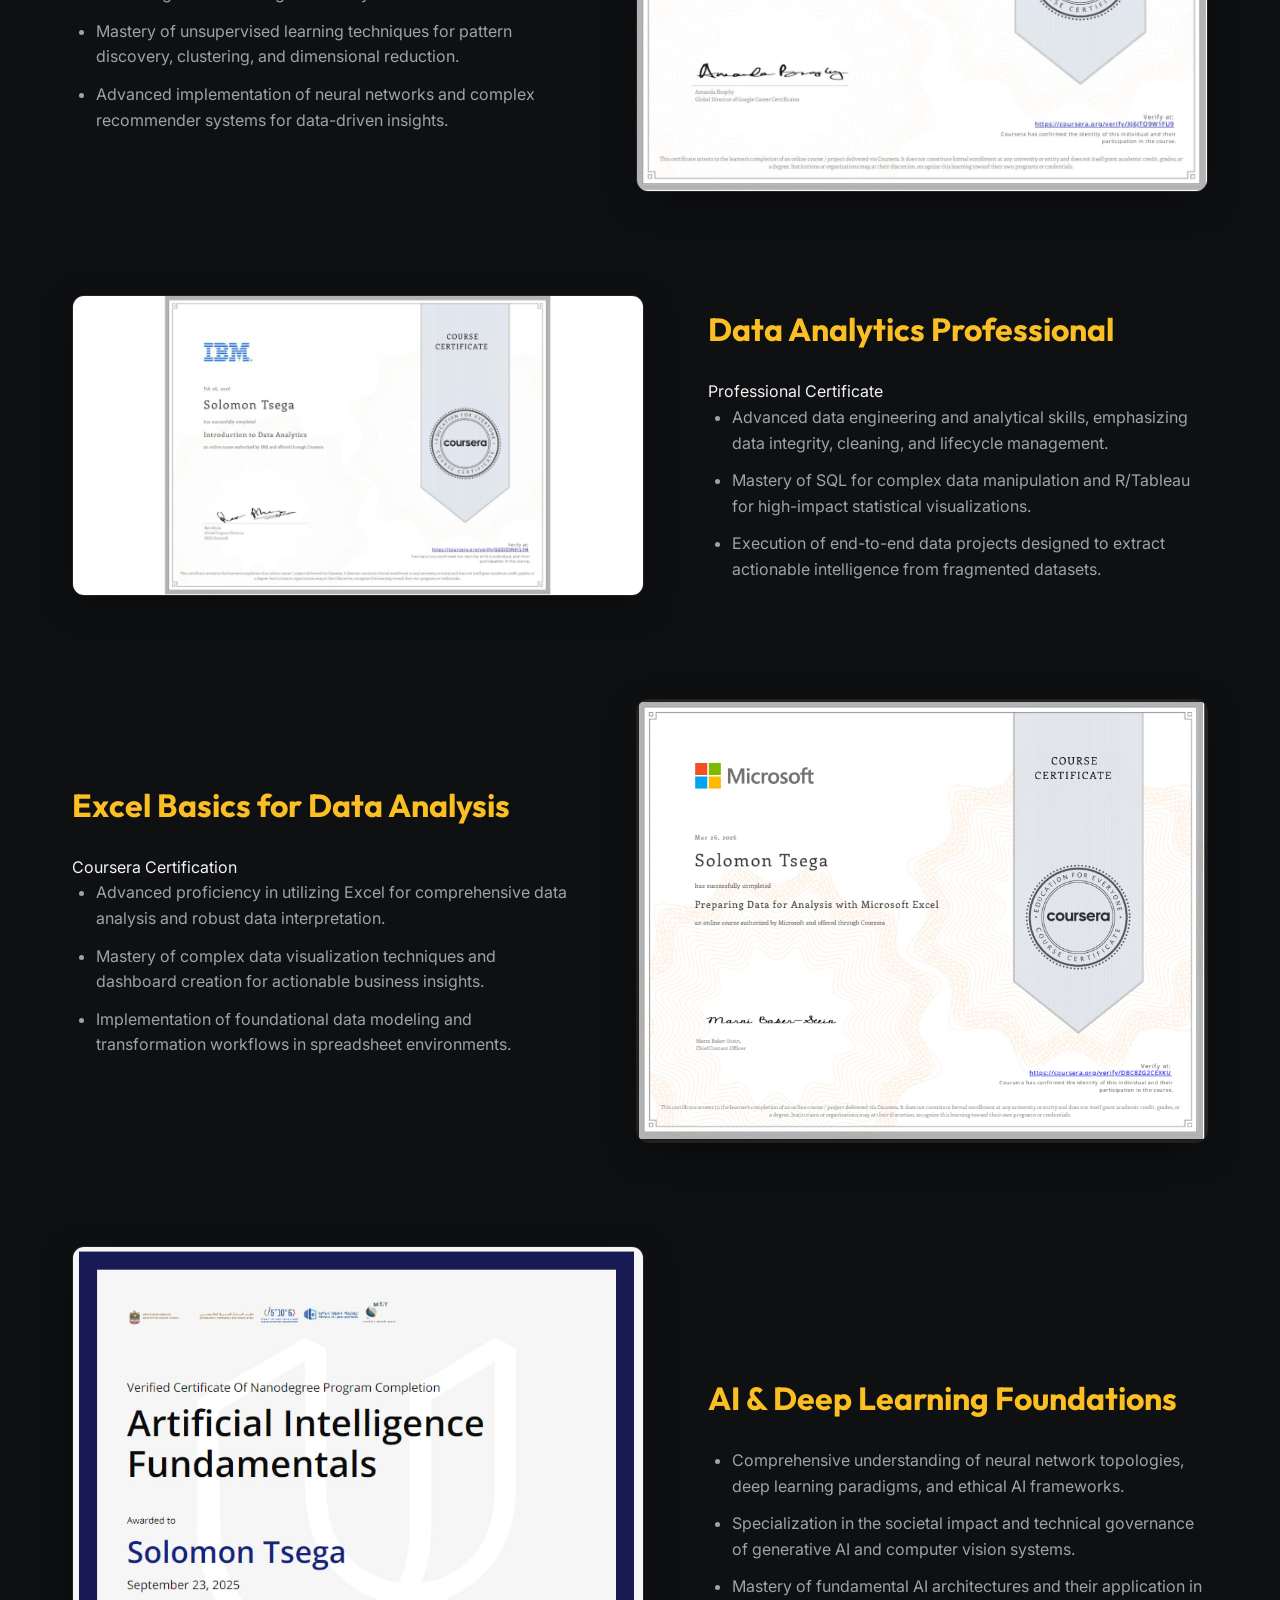
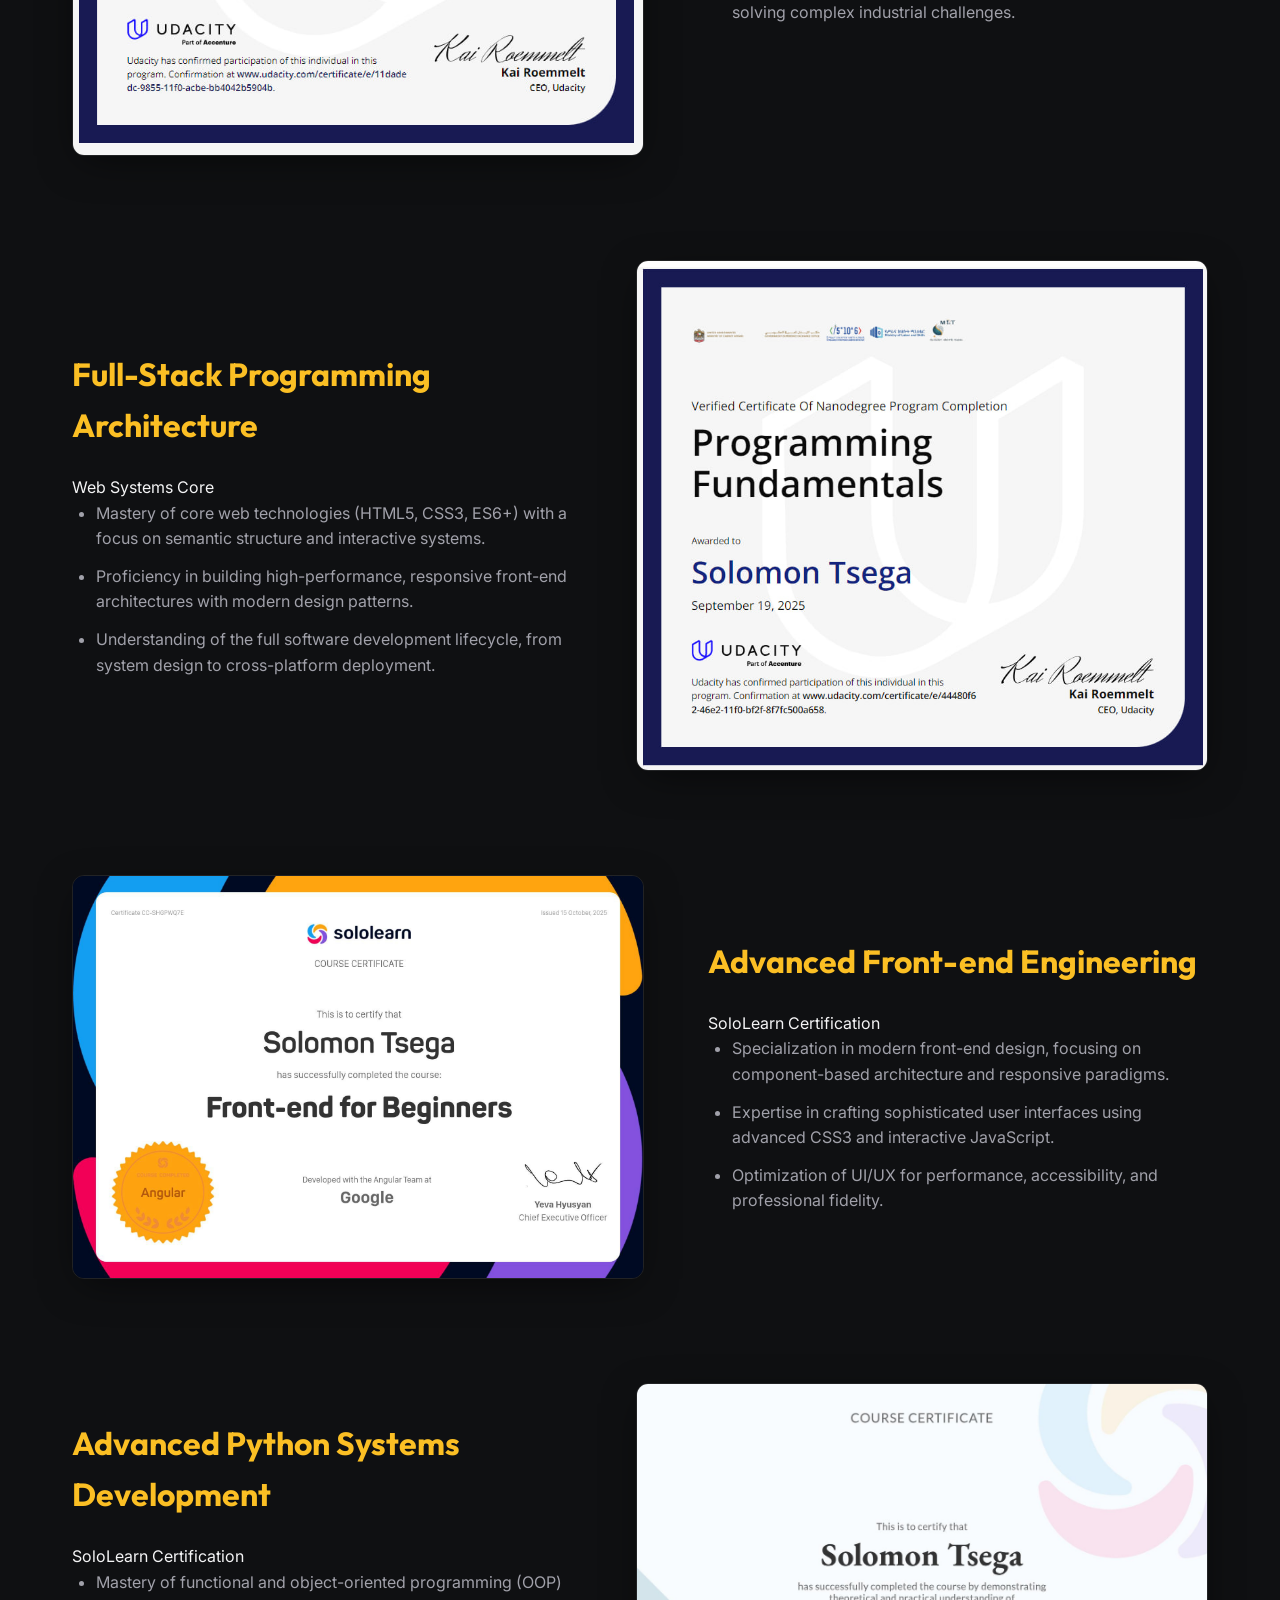
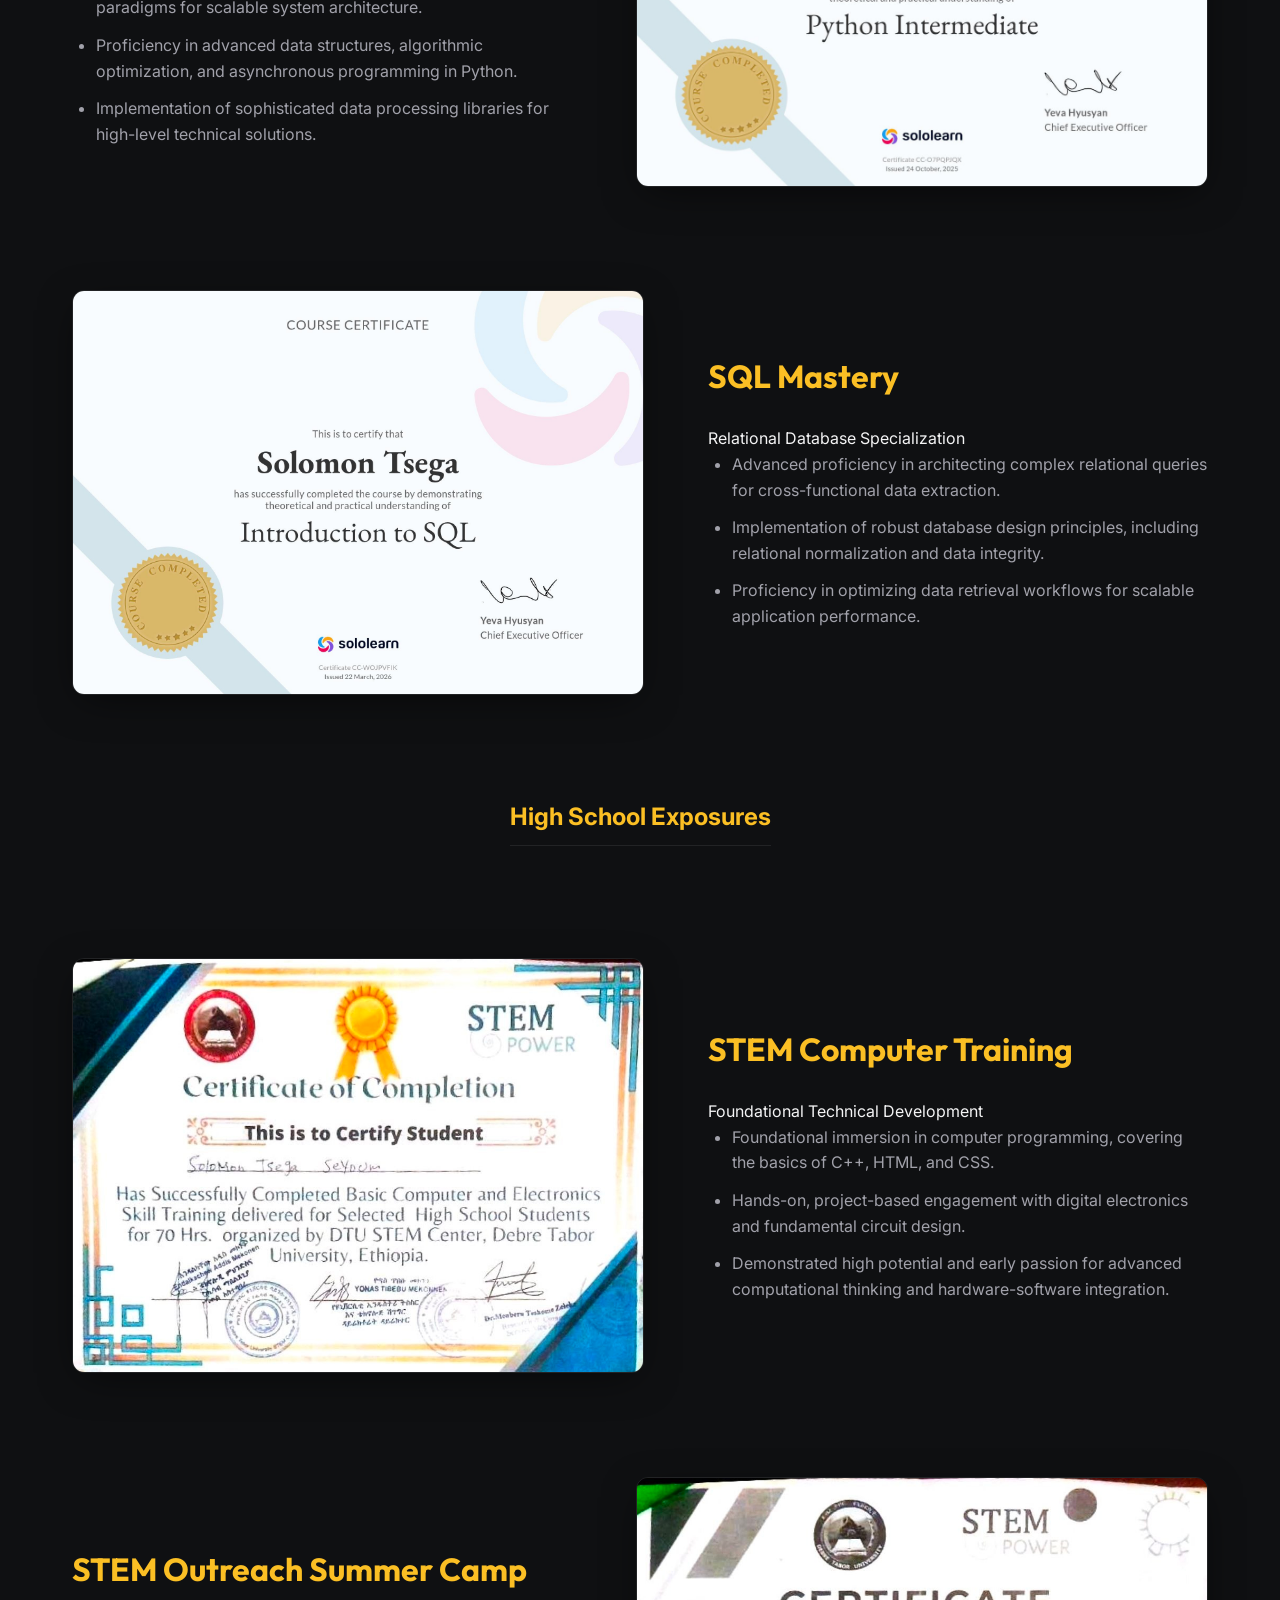
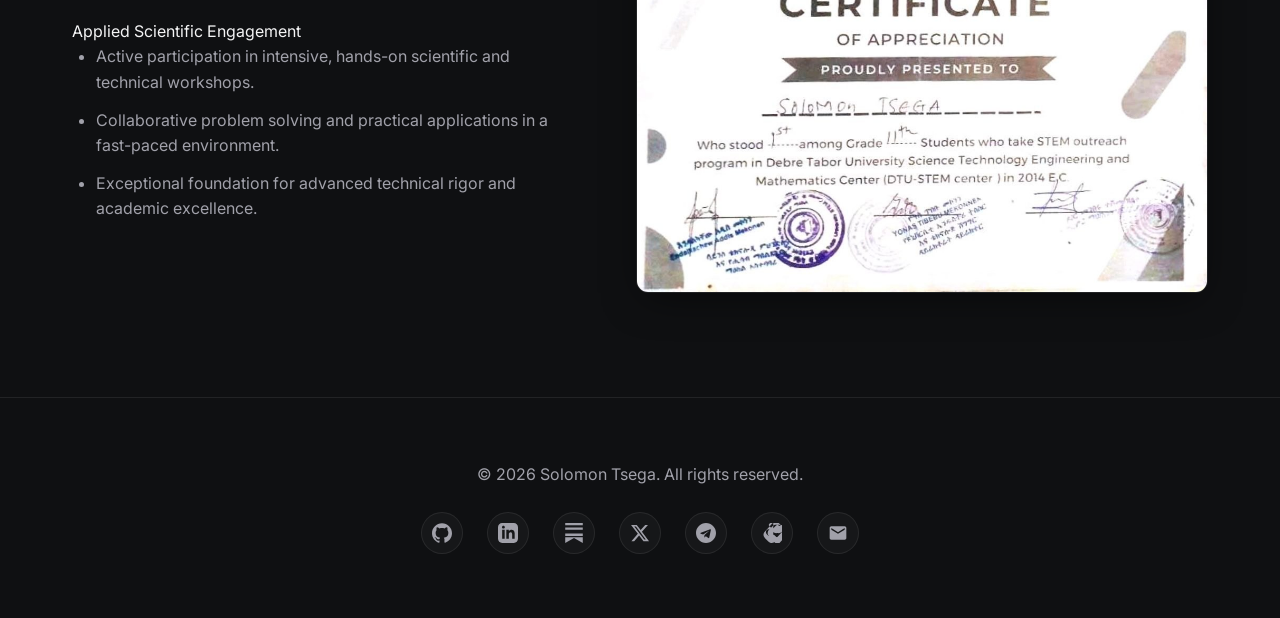
==== commit 894ecc4f: "Added the footer links to the credentials page, changed the colors of the icons, and changed the des" ====
--- a/credentials.html
+++ b/credentials.html
@@ -58,14 +58,12 @@
                 <div class="cert-desc">
                     <h3>Essentials with Azure Fundamentals</h3>
                     <p>Microsoft | Offered through Coursera</p>
-                    <ul>
-                        <li>Mastery of cloud computing concepts, including Azure architecture, services, and management
-                            frameworks.</li>
-                        <li>Specialized knowledge in Azure resource management, security, and governance for scalable
-                            cloud solutions.</li>
-                        <li>Proficiency in deploying and optimizing Azure core services to drive business value and
-                            technical efficiency.</li>
-                    </ul>
+                    <p style="margin-top: 1rem; line-height: 1.7; color: var(--text-dim);">
+                        Studying Microsoft Azure through Azure Fundamentals helps me apply machine learning and data science in real-world scenarios. It gives me the ability to manage data, use scalable computing resources, and deploy models in the cloud instead of just building them locally.
+                    </p>
+                    <p style="margin-top: 0.75rem; line-height: 1.7; color: var(--text-dim);">
+                        Through Coursera, I gained an understanding of cloud-based tools and services that support the full ML pipeline, making my skills more practical and industry-ready.
+                    </p>
                     <div style="margin-top: 1rem;">
                         <a href="https://coursera.org/verify/ZUK5UU8QHKCI" target="_blank" class="btn secondary small">
                             Verify Credential
@@ -387,14 +385,43 @@
 
     <footer class="footer" role="contentinfo">
         <div class="container">
-            <p>&copy; 2026 Solomon Tsega.</p>
-            <div style="margin-top: 1rem;">
-                <a href="https://github.com/soltsega" target="_blank" rel="noopener noreferrer"
-                    style="color: var(--text-dim); text-decoration: none; margin: 0 10px;">GitHub</a>
-                <a href="https://www.linkedin.com/in/solomontsega/" target="_blank" rel="noopener noreferrer"
-                    style="color: var(--text-dim); text-decoration: none; margin: 0 10px;">LinkedIn</a>
-                <a href="https://x.com/SolomonTse567" target="_blank" rel="noopener noreferrer"
-                    style="color: var(--text-dim); text-decoration: none; margin: 0 10px;">X (Twitter)</a>
+            <p>&copy; 2026 Solomon Tsega. All rights reserved.</p>
+            <div class="footer-socials">
+                <a href="https://github.com/soltsega" target="_blank" rel="noopener noreferrer" aria-label="GitHub" class="social-github">
+                    <svg xmlns="http://www.w3.org/2000/svg" viewBox="0 0 24 24">
+                        <path d="M12 .297c-6.63 0-12 5.373-12 12 0 5.303 3.438 9.8 8.205 11.385.6.113.82-.258.82-.577 0-.285-.01-1.04-.015-2.04-3.338.724-4.042-1.61-4.042-1.61C4.422 18.07 3.633 17.7 3.633 17.7c-1.087-.744.084-.729.084-.729 1.205.084 1.838 1.236 1.838 1.236 1.07 1.835 2.809 1.305 3.495.998.108-.776.417-1.305.76-1.605-2.665-.3-5.466-1.332-5.466-5.93 0-1.31.465-2.38 1.235-3.22-.135-.303-.54-1.523.105-3.176 0 0 1.005-.322 3.3 1.23.96-.267 1.98-.399 3-.405 1.02.006 2.04.138 3 .405 2.28-1.552 3.285-1.23 3.285-1.23.645 1.653.24 2.873.12 3.176.765.84 1.23 1.91 1.23 3.22 0 4.61-2.805 5.625-5.475 5.92.42.36.81 1.096.81 2.22 0 1.606-.015 2.896-.015 3.286 0 .315.21.69.825.57C20.565 22.092 24 17.592 24 12.297c0-6.627-5.373-12-12-12" />
+                    </svg>
+                </a>
+                <a href="https://www.linkedin.com/in/solomontsega/" target="_blank" rel="noopener noreferrer" aria-label="LinkedIn" class="social-linkedin">
+                    <svg xmlns="http://www.w3.org/2000/svg" viewBox="0 0 24 24">
+                        <path d="M19 0h-14c-2.761 0-5 2.239-5 5v14c0 2.761 2.239 5 5 5h14c2.762 0 5-2.238 5-5v-14c0-2.761-2.238-5-5-5zm-11 19h-3v-11h3v11zm-1.5-12.268c-.966 0-1.75-.79-1.75-1.764s.784-1.764 1.75-1.764 1.75.79 1.75 1.764-.783 1.764-1.75 1.764zm13.5 12.268h-3v-5.604c0-3.368-4-3.113-4 0v5.604h-3v-11h3v1.765c1.396-2.586 7-2.777 7 2.476v6.759z" />
+                    </svg>
+                </a>
+                <a href="https://substack.com/profile/415476527-solomon-tsega" target="_blank" rel="noopener noreferrer" aria-label="Substack" class="social-substack">
+                    <svg viewBox="0 0 24 24" xmlns="http://www.w3.org/2000/svg">
+                        <path d="M22.539 8.242H1.46V5.406h21.079v2.836zm0 4.381H1.46v2.836h21.079v-2.836zm0 4.381H1.46V24l10.54-6.112L22.539 24v-6.996zM1.46 0v2.836h21.079V0H1.46z"/>
+                    </svg>
+                </a>
+                <a href="https://x.com/SolomonTse567" target="_blank" rel="noopener noreferrer" aria-label="X (Twitter)" class="social-x">
+                    <svg viewBox="0 0 24 24" xmlns="http://www.w3.org/2000/svg">
+                        <path d="M18.244 2.25h3.308l-7.227 8.26 8.502 11.24H16.17l-5.214-6.817L4.99 21.75H1.68l7.73-8.835L1.254 2.25H8.08l4.713 6.231zm-1.161 17.52h1.833L7.084 4.126H5.117z" />
+                    </svg>
+                </a>
+                <a href="https://t.me/Goahdsol16" target="_blank" rel="noopener noreferrer" aria-label="Telegram" class="social-telegram">
+                    <svg viewBox="0 0 24 24" xmlns="http://www.w3.org/2000/svg">
+                        <path d="M12 0C5.373 0 0 5.373 0 12s5.373 12 12 12 12-5.373 12-12S18.627 0 12 0zm5.894 8.221l-1.97 9.28c-.145.658-.537.818-1.084.508l-3-2.21-1.446 1.394c-.14.14-.24.24-.44.24l.197-2.97 5.4-4.88c.23-.204-.055-.317-.356-.117l-6.67 4.198-2.88-.9c-.628-.198-.643-.628.13-.924l11.26-4.34c.52-.198.98.117.813.901z" />
+                    </svg>
+                </a>
+                <a href="https://leetcode.com/u/solomon_tsega/" target="_blank" rel="noopener noreferrer" aria-label="LeetCode" class="social-leetcode">
+                    <svg role="img" viewBox="0 0 24 24" xmlns="http://www.w3.org/2000/svg">
+                        <path d="M13.483 0a1.374 1.374 0 0 0-.961.438L7.116 6.226l-3.854 4.126a5.266 5.266 0 0 0-1.209 2.104 5.35 5.35 0 0 0-.125.513 5.527 5.527 0 0 0 .062 2.362 5.83 5.83 0 0 0 .349 1.017 5.938 5.938 0 0 0 1.271 1.818l4.277 4.193.039.038c2.248 2.165 5.852 2.133 8.063-.074l2.396-2.392c.54-.54.54-1.414 0-1.954l-2.396-2.392c-2.211-2.207-5.815-2.239-8.063-.074l-.039.038-2.129-2.088c-.684-.672-1.096-1.579-1.096-2.545 0-1.966 1.593-3.559 3.559-3.559a3.548 3.548 0 0 1 2.545 1.096l2.129 2.088.039.038c2.248 2.165 5.852 2.133 8.063-.074l2.396-2.392c.54-.54.54-1.414 0-1.954l-2.396-2.392c-2.211-2.207-5.815-2.239-8.063-.074l-.039.038-4.277 4.193a5.938 5.938 0 0 0-1.271 1.818 5.83 5.83 0 0 0-.349 1.017 5.527 5.527 0 0 0-.062 2.362 5.35 5.35 0 0 0 .125.513 5.266 5.266 0 0 0 1.209 2.104l3.854 4.126 5.406 5.788a1.374 1.374 0 0 0 .961.438 1.374 1.374 0 0 0 .961-.438l5.406-5.788 3.854-4.126a5.266 5.266 0 0 0 1.209-2.104 5.35 5.35 0 0 0 .125-.513 5.527 5.527 0 0 0-.062-2.362 5.83 5.83 0 0 0-.349-1.017 5.938 5.938 0 0 0-1.271-1.818l-4.277-4.193-.039-.038c-2.248-2.165-5.852-2.133-8.063.074l-2.396 2.392c-.54.54-.54 1.414 0 1.954l2.396 2.392c2.211 2.207 5.815 2.239 8.063.074l.039-.038 2.129-2.088c.684-.672 1.096-1.579 1.096-2.545 0-1.966-1.593-3.559-3.559-3.559a3.548 3.548 0 0 0-2.545 1.096l-2.129 2.088-.039.038c-2.248 2.165-5.852 2.133-8.063.074l-2.396-2.392c-.54-.54-.54-1.414 0-1.954l2.396-2.392c2.211-2.207 5.815-2.239 8.063.074l.039.038 4.277 4.193a5.938 5.938 0 0 1 1.271 1.818 5.83 5.83 0 0 1 .349 1.017 5.527 5.527 0 0 1 .062 2.362 5.35 5.35 0 0 1-.125.513 5.266 5.266 0 0 1-1.209 2.104l-3.854 4.126-5.406 5.788a1.374 1.374 0 0 1-.961.438z" />
+                    </svg>
+                </a>
+                <a href="mailto:tsegasolomon538@gmail.com" aria-label="Email" class="social-email">
+                    <svg viewBox="0 0 24 24" xmlns="http://www.w3.org/2000/svg">
+                        <path d="M20 4H4c-1.1 0-1.99.9-1.99 2L2 18c0 1.1.9 2 2 2h16c1.1 0 2-.9 2-2V6c0-1.1-.9-2-2-2zm0 4l-8 5-8-5V6l8 5 8-5v2z"/>
+                    </svg>
+                </a>
             </div>
         </div>
     </footer>
--- a/index.css
+++ b/index.css
@@ -983,6 +983,14 @@
     height: 20px;
     fill: currentColor;
 }
+
+.footer-socials a.social-github:hover, .footer-socials a.social-github:focus { color: #ffffff; border-color: #ffffff; background: rgba(255, 255, 255, 0.1); }
+.footer-socials a.social-linkedin:hover, .footer-socials a.social-linkedin:focus { color: #0077b5; border-color: #0077b5; background: rgba(0, 119, 181, 0.1); }
+.footer-socials a.social-substack:hover, .footer-socials a.social-substack:focus { color: #ff6719; border-color: #ff6719; background: rgba(255, 103, 25, 0.1); }
+.footer-socials a.social-x:hover, .footer-socials a.social-x:focus { color: #ffffff; border-color: #ffffff; background: rgba(255, 255, 255, 0.1); }
+.footer-socials a.social-telegram:hover, .footer-socials a.social-telegram:focus { color: #0088cc; border-color: #0088cc; background: rgba(0, 136, 204, 0.1); }
+.footer-socials a.social-leetcode:hover, .footer-socials a.social-leetcode:focus { color: #ffa116; border-color: #ffa116; background: rgba(255, 161, 22, 0.1); }
+.footer-socials a.social-email:hover, .footer-socials a.social-email:focus { color: #ea4335; border-color: #ea4335; background: rgba(234, 67, 53, 0.1); }
 
 @media (max-width: 768px) {
     .hero-container {
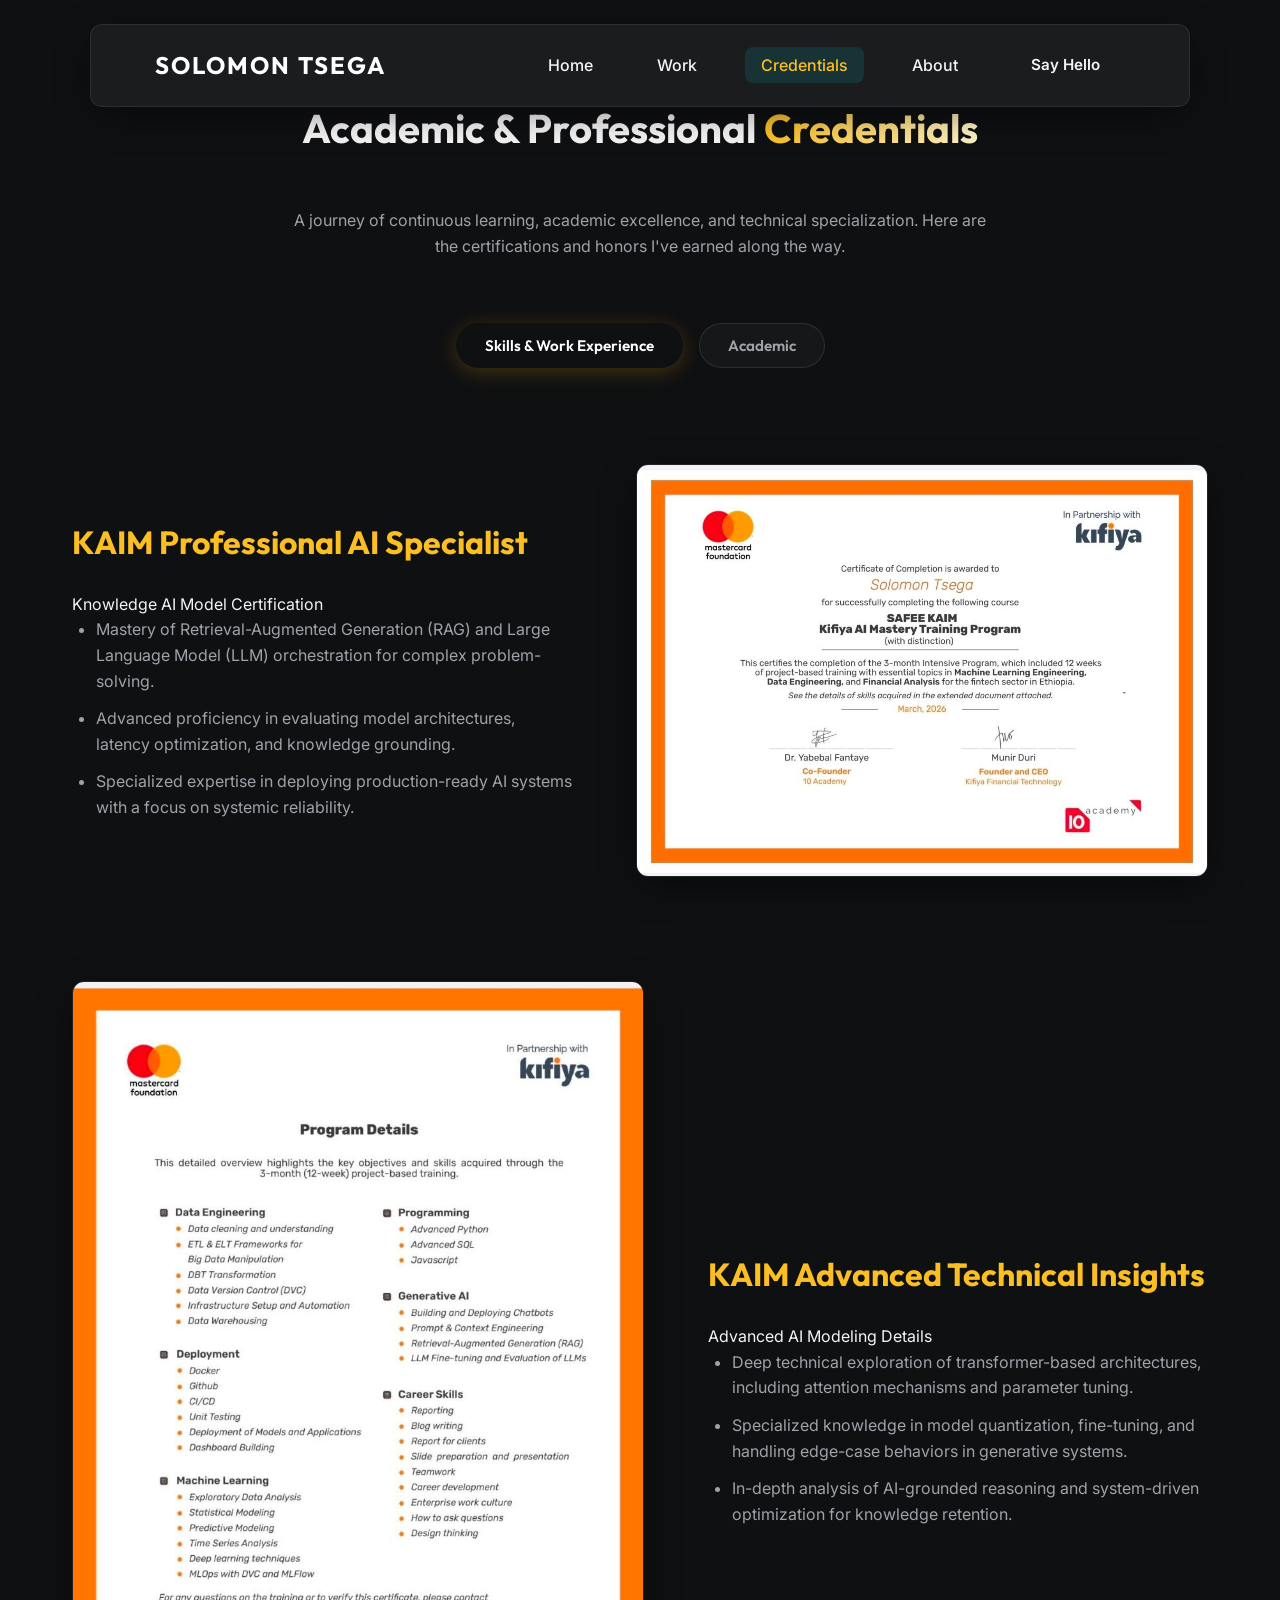
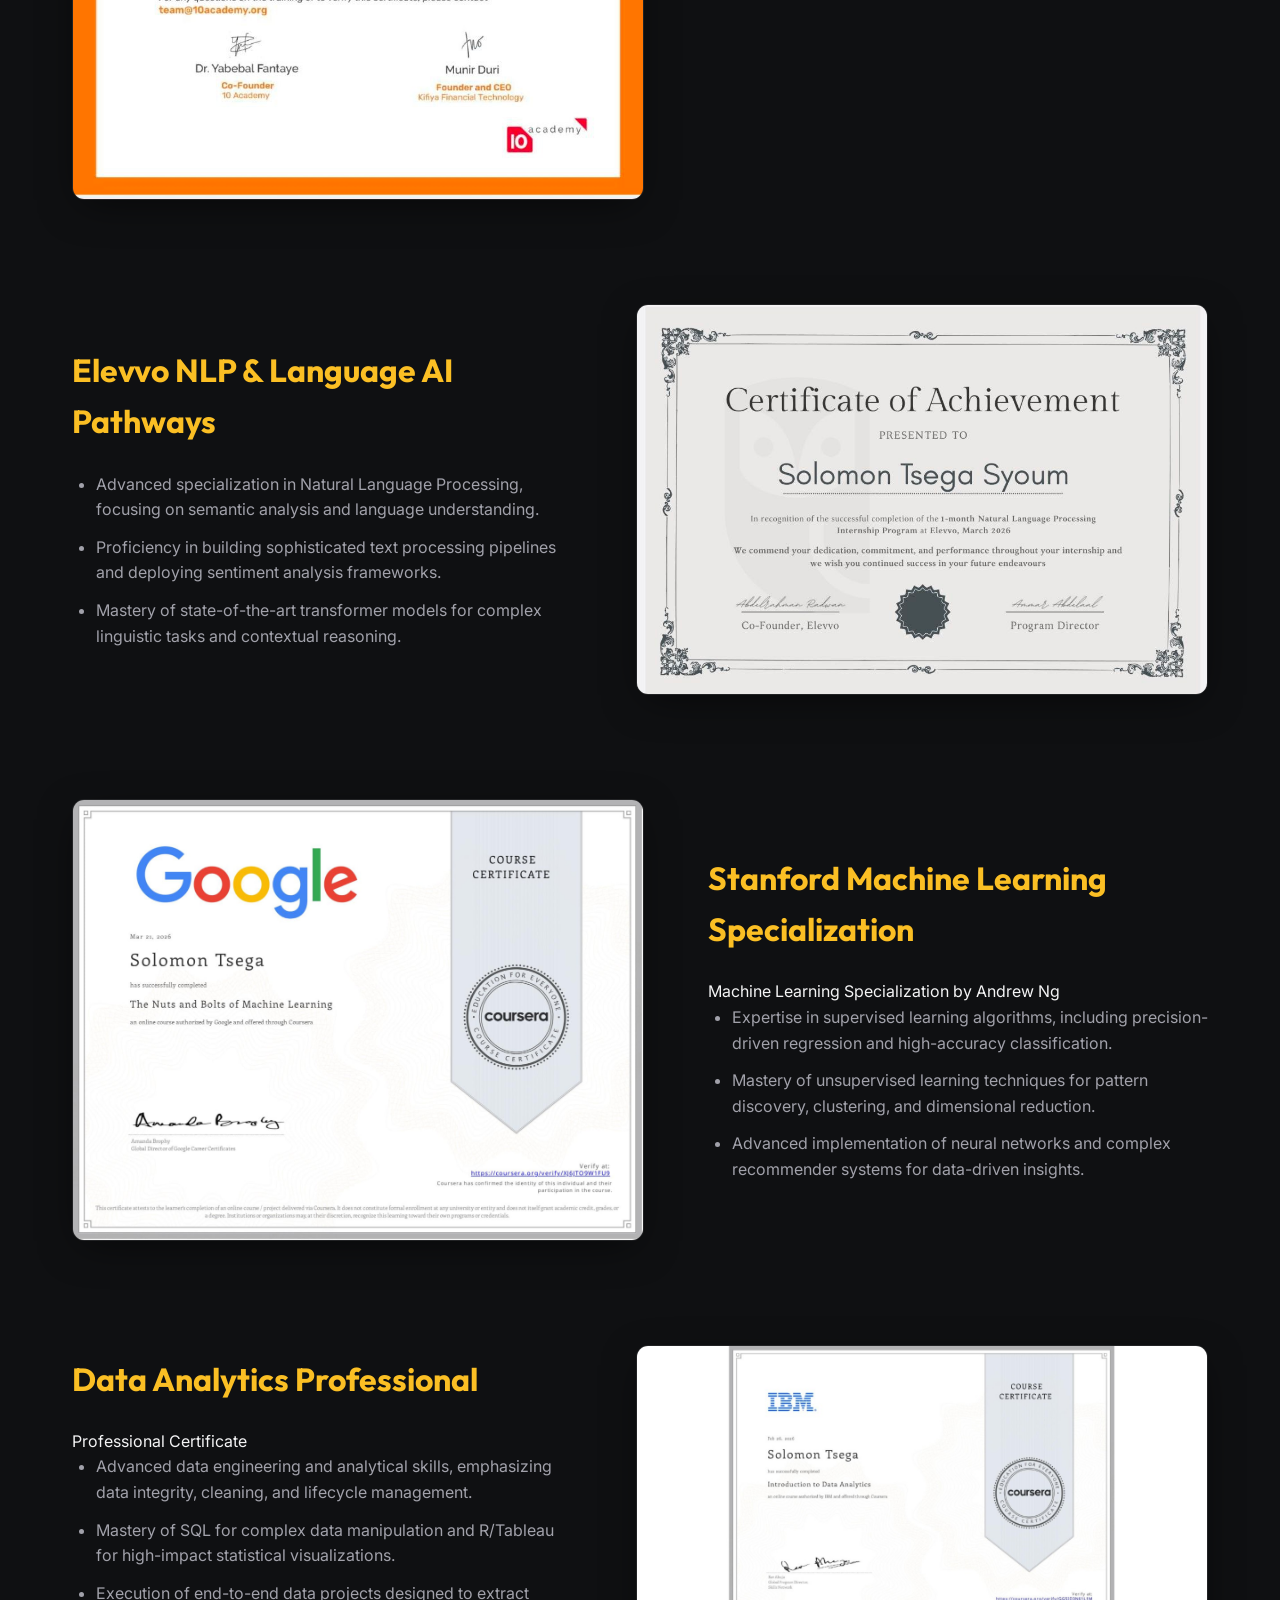
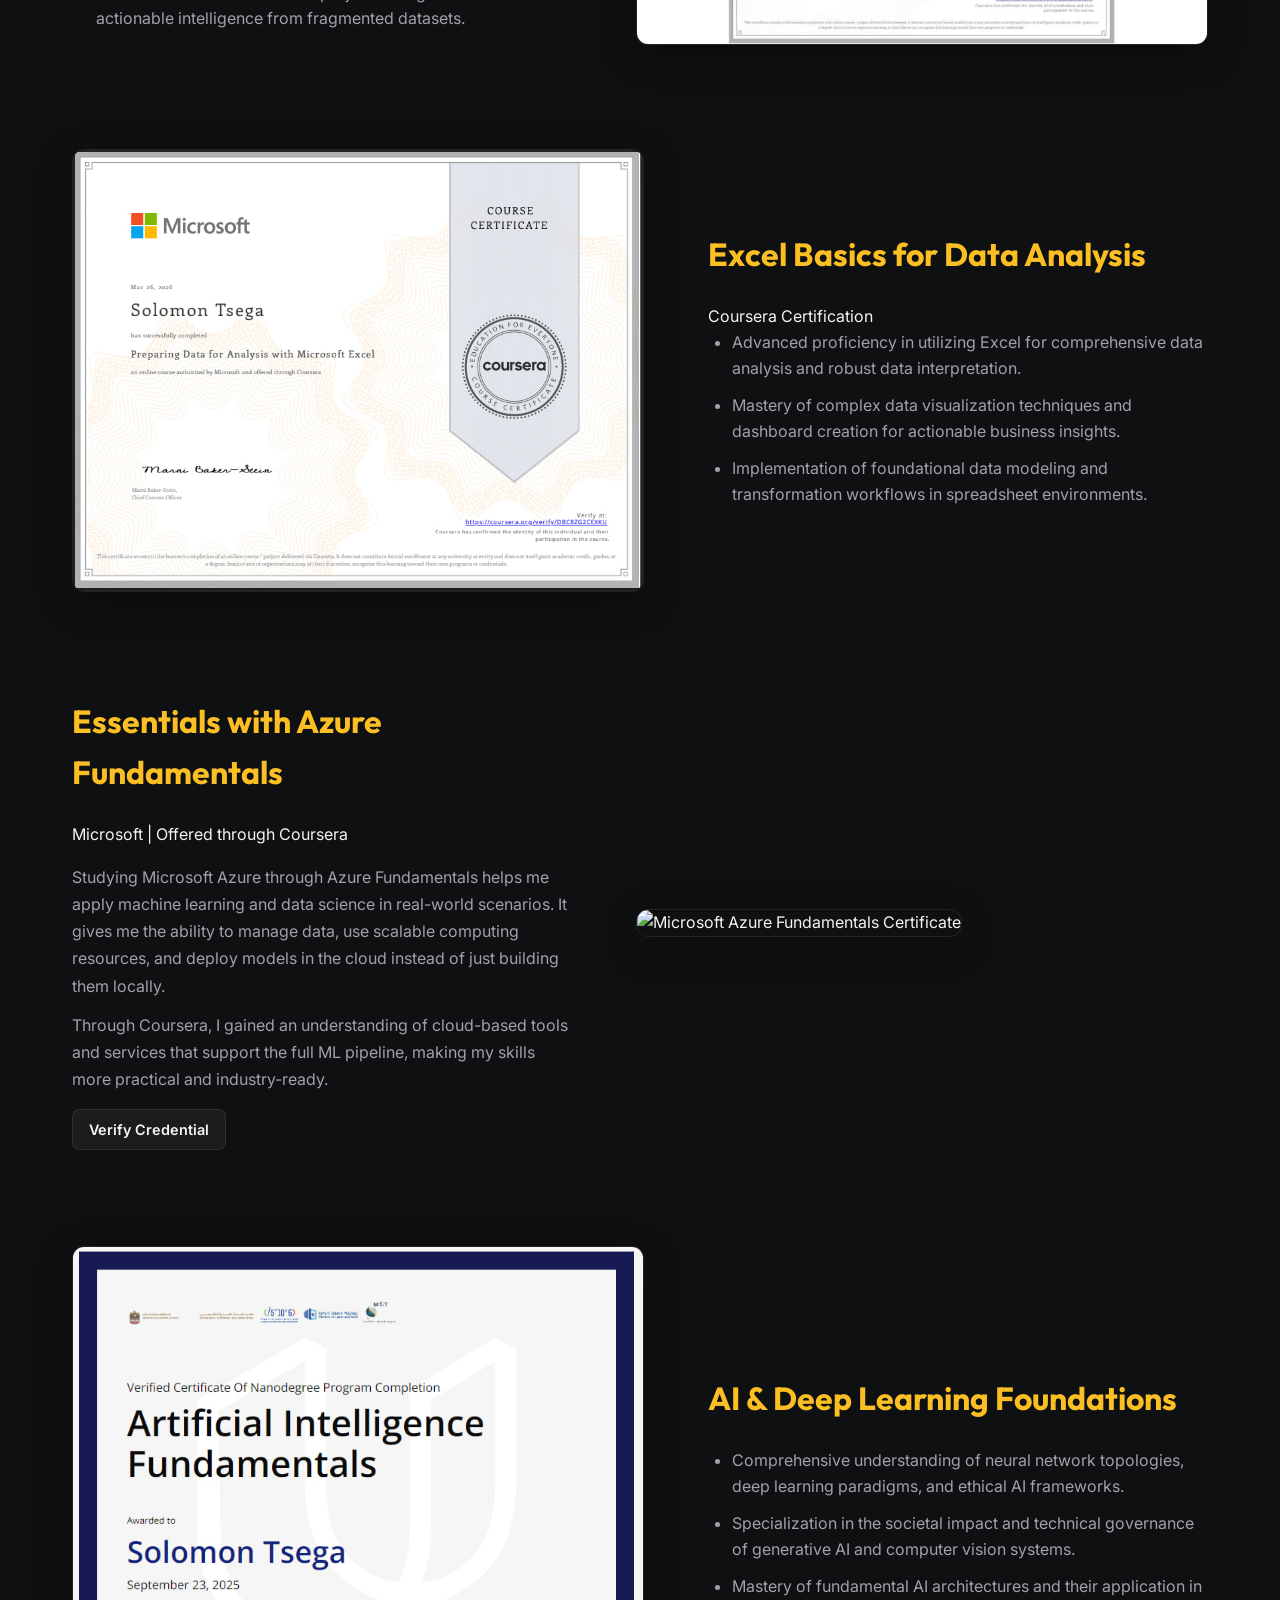
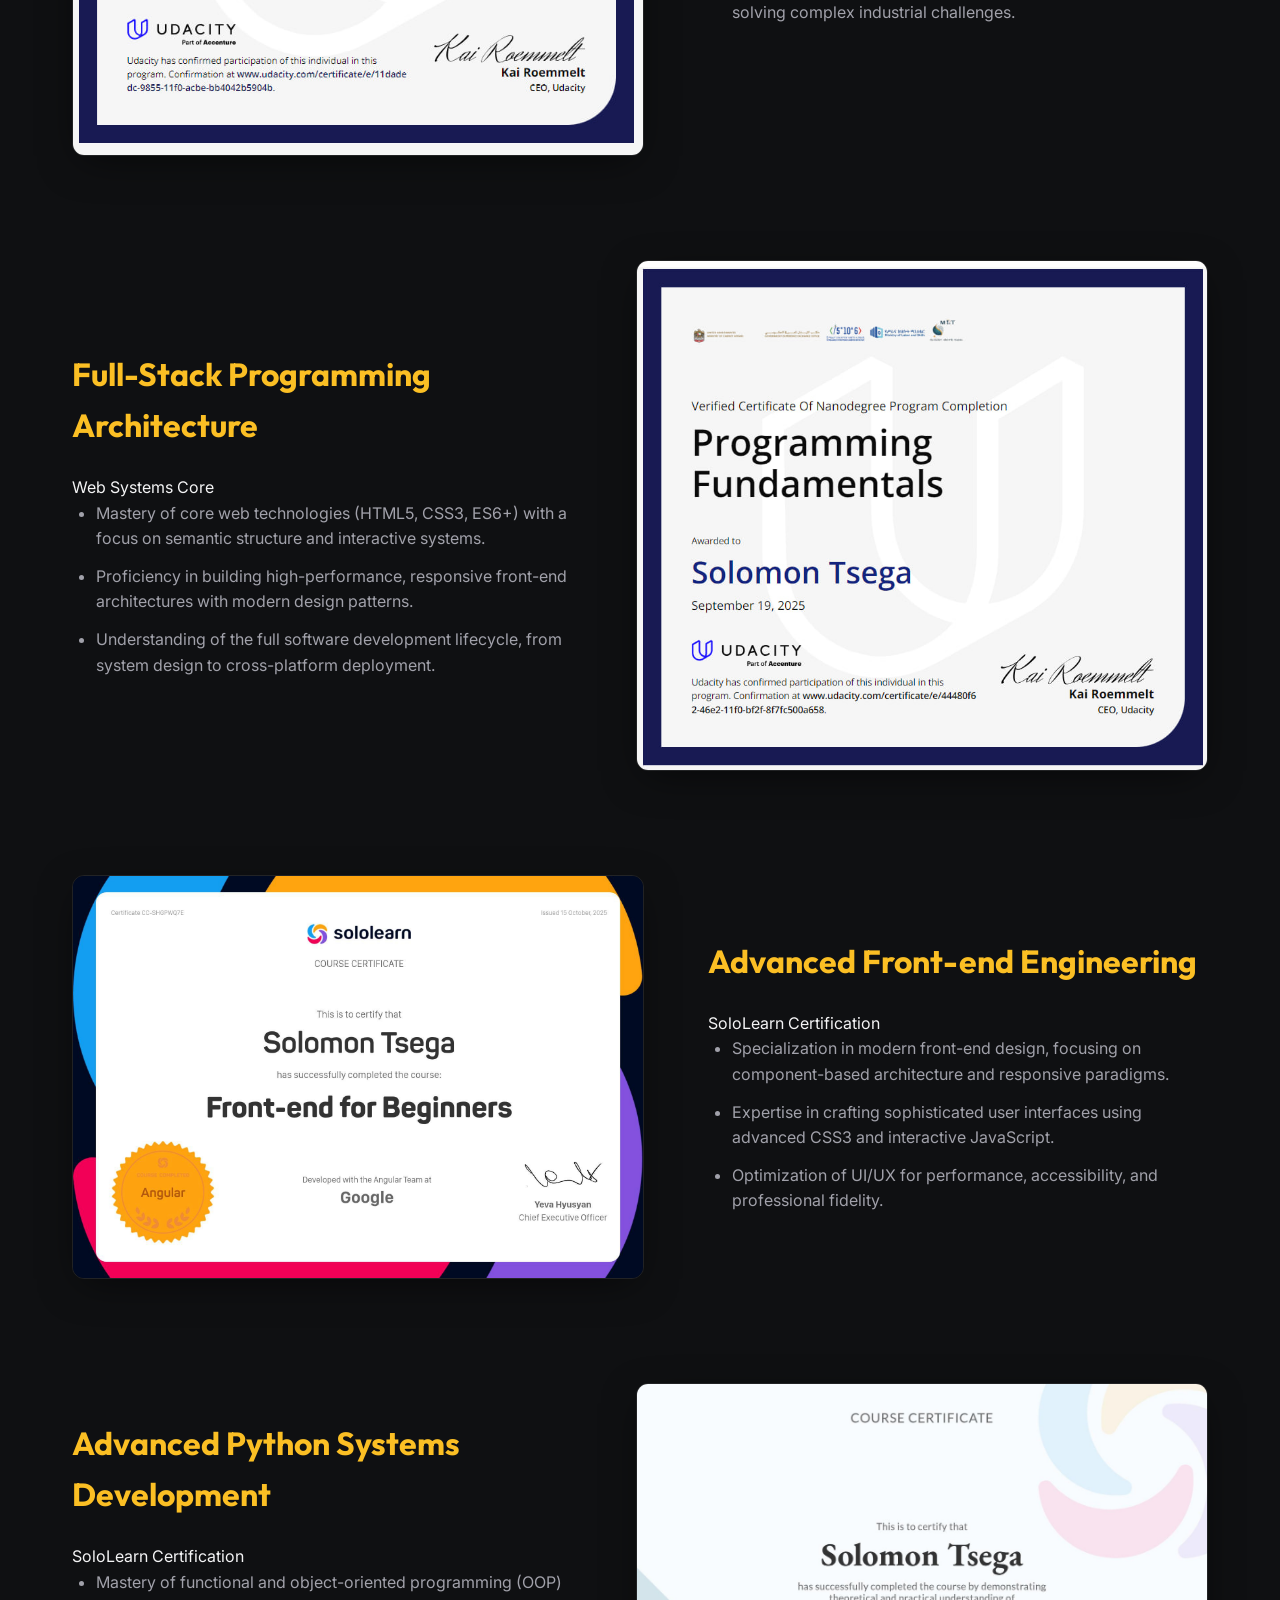
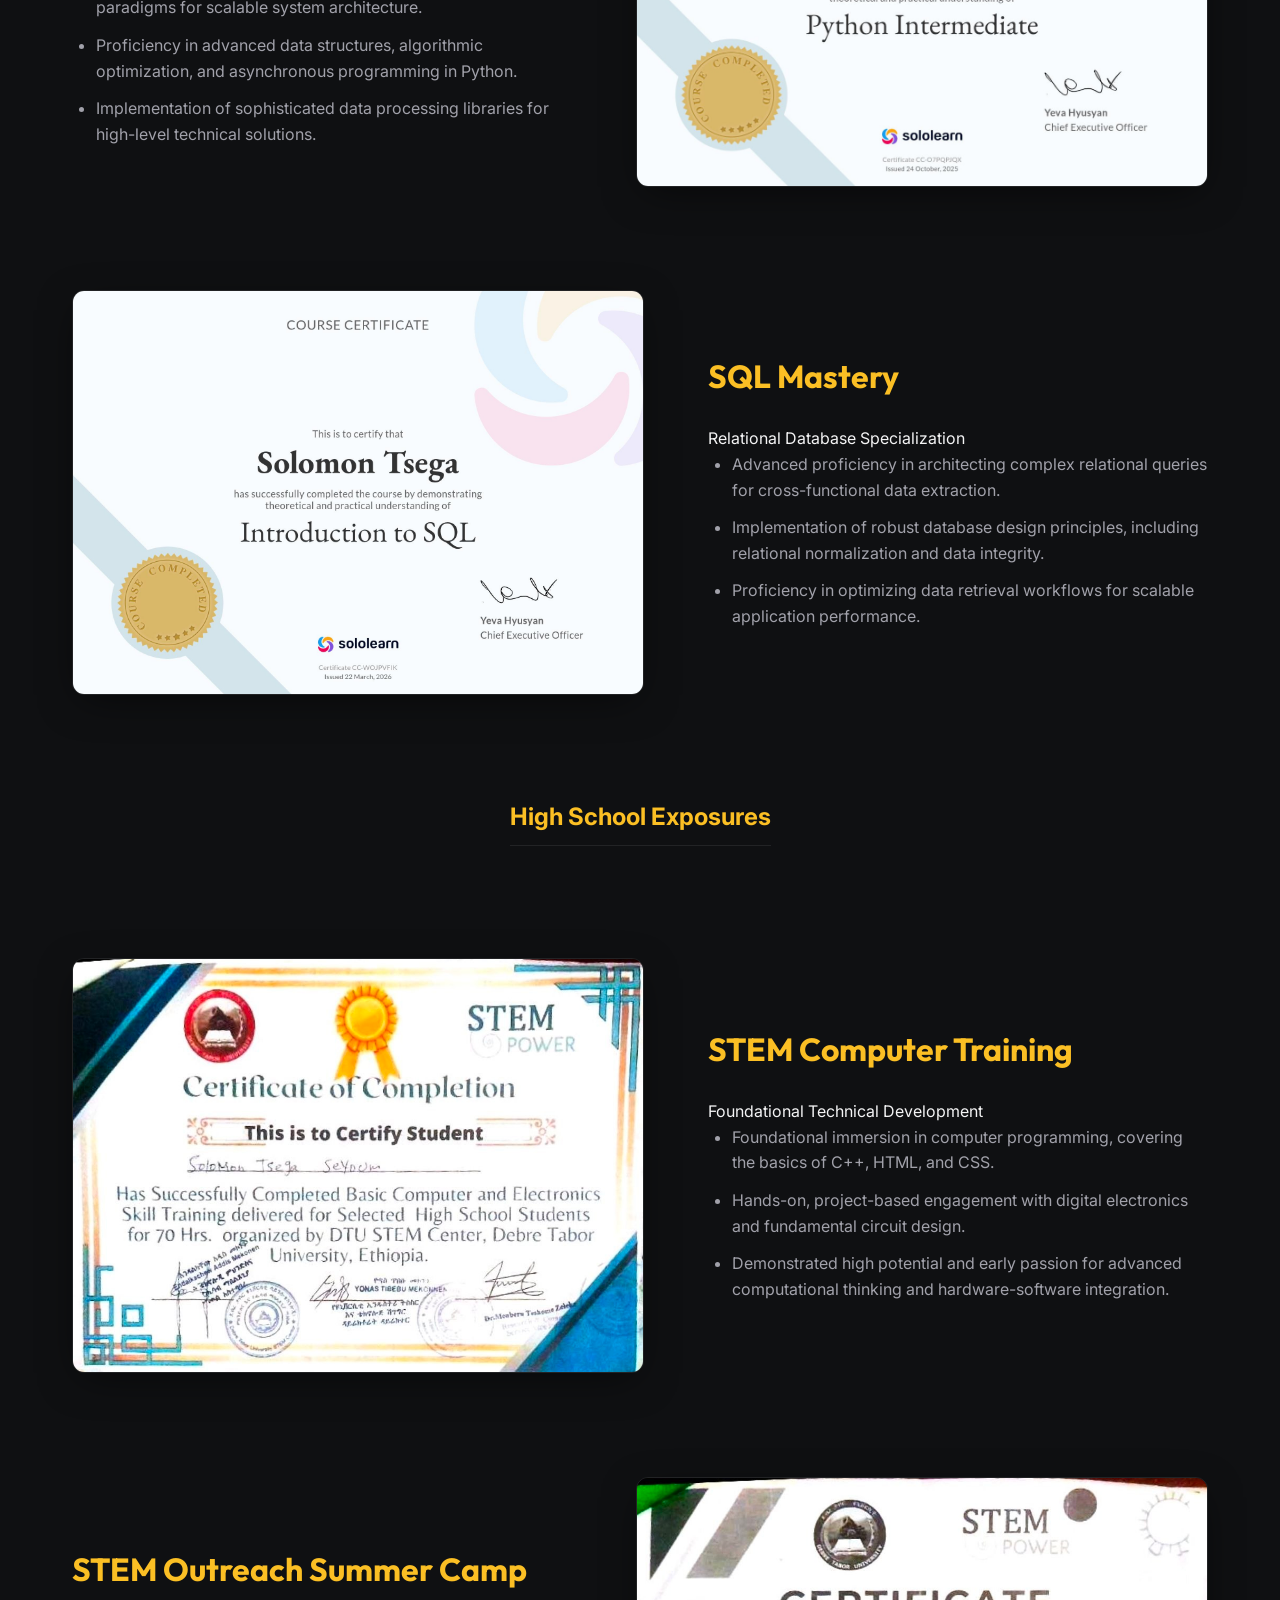
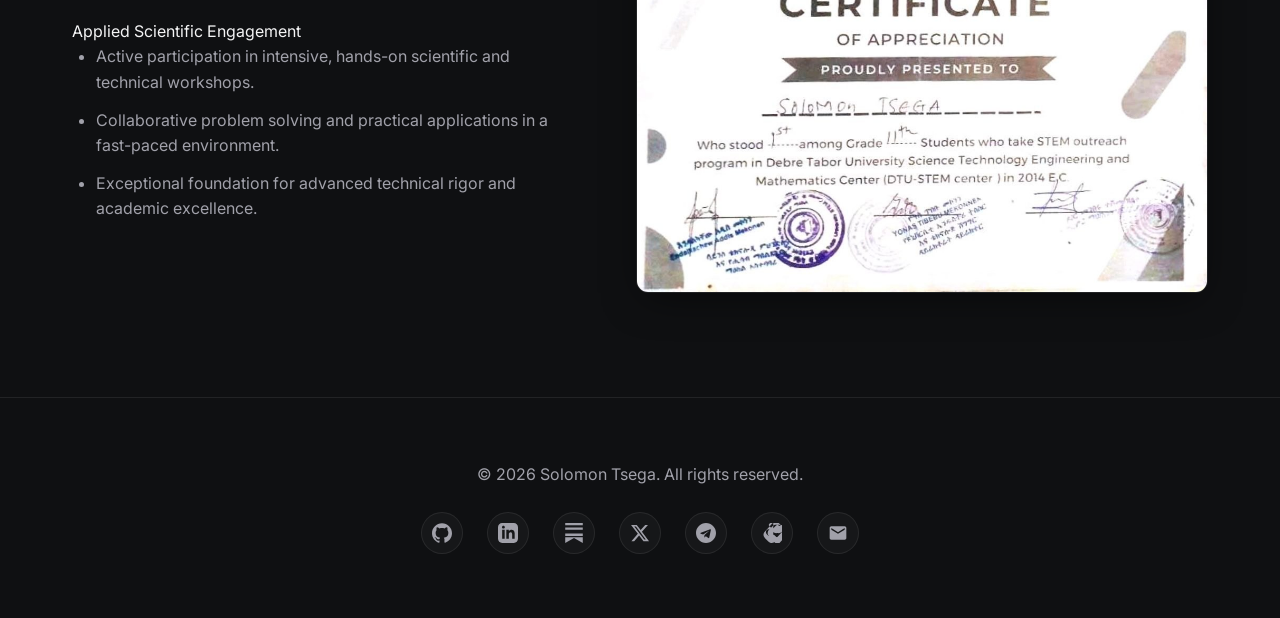
==== commit 34303875: "Added this certificate and relocated" ====
--- a/credentials.html
+++ b/credentials.html
@@ -53,7 +53,120 @@
         </div>
 
         <div class="cert-container">
-            <!-- 0. Azure Fundamentals -->
+            <!-- 1. KAIM Main -->
+            <div class="cert-row visible reveal" data-category="work">
+                <div class="cert-desc">
+                    <h3>KAIM Professional AI Specialist</h3>
+                    <p>Knowledge AI Model Certification</p>
+                    <ul>
+                        <li>Mastery of Retrieval-Augmented Generation (RAG) and Large Language Model (LLM) orchestration
+                            for complex problem-solving.</li>
+                        <li>Advanced proficiency in evaluating model architectures, latency optimization, and knowledge
+                            grounding.</li>
+                        <li>Specialized expertise in deploying production-ready AI systems with a focus on systemic
+                            reliability.</li>
+                    </ul>
+                </div>
+                <div class="cert-img">
+                    <img src="credentials/KAIM_main.jpg" alt="KAIM Certification">
+                </div>
+            </div>
+
+            <!-- 2. KAIM Technical Details -->
+            <div class="cert-row visible reveal" data-category="work">
+                <div class="cert-desc">
+                    <h3>KAIM Advanced Technical Insights</h3>
+                    <p>Advanced AI Modeling Details</p>
+                    <ul>
+                        <li>Deep technical exploration of transformer-based architectures, including attention
+                            mechanisms and parameter tuning.</li>
+                        <li>Specialized knowledge in model quantization, fine-tuning, and handling edge-case behaviors
+                            in generative systems.</li>
+                        <li>In-depth analysis of AI-grounded reasoning and system-driven optimization for knowledge
+                            retention.</li>
+                    </ul>
+                </div>
+                <div class="cert-img">
+                    <img src="credentials/KAIM_details.jpg" alt="KAIM Technical Details">
+                </div>
+            </div>
+
+            <!-- 3. Elevvo NLP Pathways -->
+            <div class="cert-row visible reveal" data-category="work">
+                <div class="cert-desc">
+                    <h3>Elevvo NLP & Language AI Pathways</h3>
+                    <ul>
+                        <li>Advanced specialization in Natural Language Processing, focusing on semantic analysis and
+                            language understanding.</li>
+                        <li>Proficiency in building sophisticated text processing pipelines and deploying sentiment
+                            analysis frameworks.</li>
+                        <li>Mastery of state-of-the-art transformer models for complex linguistic tasks and contextual
+                            reasoning.</li>
+                    </ul>
+                </div>
+                <div class="cert-img">
+                    <img src="credentials/Elevvo_pathways_NLP.jpg" alt="Elevvo NLP Pathways Certification">
+                </div>
+            </div>
+
+            <!-- 4. Stanford Machine Learning -->
+            <div class="cert-row visible reveal" data-category="work">
+                <div class="cert-desc">
+                    <h3>Stanford Machine Learning Specialization</h3>
+                    <p>Machine Learning Specialization by Andrew Ng</p>
+                    <ul>
+                        <li>Expertise in supervised learning algorithms, including precision-driven regression and
+                            high-accuracy classification.</li>
+                        <li>Mastery of unsupervised learning techniques for pattern discovery, clustering, and
+                            dimensional reduction.</li>
+                        <li>Advanced implementation of neural networks and complex recommender systems for data-driven
+                            insights.</li>
+                    </ul>
+                </div>
+                <div class="cert-img">
+                    <img src="credentials/Coursera_ML.jpg" alt="Stanford Machine Learning Certificate">
+                </div>
+            </div>
+
+            <!-- 5. Google Data Analytics / IBM -->
+            <div class="cert-row visible reveal" data-category="work">
+                <div class="cert-desc">
+                    <h3>Data Analytics Professional</h3>
+                    <p>Professional Certificate</p>
+                    <ul>
+                        <li>Advanced data engineering and analytical skills, emphasizing data integrity, cleaning, and
+                            lifecycle management.</li>
+                        <li>Mastery of SQL for complex data manipulation and R/Tableau for high-impact statistical
+                            visualizations.</li>
+                        <li>Execution of end-to-end data projects designed to extract actionable intelligence from
+                            fragmented datasets.</li>
+                    </ul>
+                </div>
+                <div class="cert-img">
+                    <img src="credentials/coursera_data_analytics.jpg" alt="Data Analytics Professional Certificate">
+                </div>
+            </div>
+
+            <!-- Excel Basics -->
+            <div class="cert-row visible reveal" data-category="work">
+                <div class="cert-desc">
+                    <h3>Excel Basics for Data Analysis</h3>
+                    <p>Coursera Certification</p>
+                    <ul>
+                        <li>Advanced proficiency in utilizing Excel for comprehensive data analysis and robust data
+                            interpretation.</li>
+                        <li>Mastery of complex data visualization techniques and dashboard creation for actionable
+                            business insights.</li>
+                        <li>Implementation of foundational data modeling and transformation workflows in spreadsheet
+                            environments.</li>
+                    </ul>
+                </div>
+                <div class="cert-img">
+                    <img src="credentials/Coursera_Excel.jpg" alt="Coursera Excel Basics for Data Analytics">
+                </div>
+            </div>
+
+            <!-- Azure Fundamentals -->
             <div class="cert-row visible reveal" data-category="work">
                 <div class="cert-desc">
                     <h3>Essentials with Azure Fundamentals</h3>
@@ -75,119 +188,6 @@
                 </div>
             </div>
 
-            <!-- 1. KAIM Main -->
-            <div class="cert-row visible reveal" data-category="work">
-                <div class="cert-desc">
-                    <h3>KAIM Professional AI Specialist</h3>
-                    <p>Knowledge AI Model Certification</p>
-                    <ul>
-                        <li>Mastery of Retrieval-Augmented Generation (RAG) and Large Language Model (LLM) orchestration
-                            for complex problem-solving.</li>
-                        <li>Advanced proficiency in evaluating model architectures, latency optimization, and knowledge
-                            grounding.</li>
-                        <li>Specialized expertise in deploying production-ready AI systems with a focus on systemic
-                            reliability.</li>
-                    </ul>
-                </div>
-                <div class="cert-img">
-                    <img src="credentials/KAIM_main.jpg" alt="KAIM Certification">
-                </div>
-            </div>
-
-            <!-- 2. KAIM Technical Details -->
-            <div class="cert-row visible reveal" data-category="work">
-                <div class="cert-desc">
-                    <h3>KAIM Advanced Technical Insights</h3>
-                    <p>Advanced AI Modeling Details</p>
-                    <ul>
-                        <li>Deep technical exploration of transformer-based architectures, including attention
-                            mechanisms and parameter tuning.</li>
-                        <li>Specialized knowledge in model quantization, fine-tuning, and handling edge-case behaviors
-                            in generative systems.</li>
-                        <li>In-depth analysis of AI-grounded reasoning and system-driven optimization for knowledge
-                            retention.</li>
-                    </ul>
-                </div>
-                <div class="cert-img">
-                    <img src="credentials/KAIM_details.jpg" alt="KAIM Technical Details">
-                </div>
-            </div>
-
-            <!-- 3. Elevvo NLP Pathways -->
-            <div class="cert-row visible reveal" data-category="work">
-                <div class="cert-desc">
-                    <h3>Elevvo NLP & Language AI Pathways</h3>
-                    <ul>
-                        <li>Advanced specialization in Natural Language Processing, focusing on semantic analysis and
-                            language understanding.</li>
-                        <li>Proficiency in building sophisticated text processing pipelines and deploying sentiment
-                            analysis frameworks.</li>
-                        <li>Mastery of state-of-the-art transformer models for complex linguistic tasks and contextual
-                            reasoning.</li>
-                    </ul>
-                </div>
-                <div class="cert-img">
-                    <img src="credentials/Elevvo_pathways_NLP.jpg" alt="Elevvo NLP Pathways Certification">
-                </div>
-            </div>
-
-            <!-- 4. Stanford Machine Learning -->
-            <div class="cert-row visible reveal" data-category="work">
-                <div class="cert-desc">
-                    <h3>Stanford Machine Learning Specialization</h3>
-                    <p>Machine Learning Specialization by Andrew Ng</p>
-                    <ul>
-                        <li>Expertise in supervised learning algorithms, including precision-driven regression and
-                            high-accuracy classification.</li>
-                        <li>Mastery of unsupervised learning techniques for pattern discovery, clustering, and
-                            dimensional reduction.</li>
-                        <li>Advanced implementation of neural networks and complex recommender systems for data-driven
-                            insights.</li>
-                    </ul>
-                </div>
-                <div class="cert-img">
-                    <img src="credentials/Coursera_ML.jpg" alt="Stanford Machine Learning Certificate">
-                </div>
-            </div>
-
-            <!-- 5. Google Data Analytics / IBM -->
-            <div class="cert-row visible reveal" data-category="work">
-                <div class="cert-desc">
-                    <h3>Data Analytics Professional</h3>
-                    <p>Professional Certificate</p>
-                    <ul>
-                        <li>Advanced data engineering and analytical skills, emphasizing data integrity, cleaning, and
-                            lifecycle management.</li>
-                        <li>Mastery of SQL for complex data manipulation and R/Tableau for high-impact statistical
-                            visualizations.</li>
-                        <li>Execution of end-to-end data projects designed to extract actionable intelligence from
-                            fragmented datasets.</li>
-                    </ul>
-                </div>
-                <div class="cert-img">
-                    <img src="credentials/coursera_data_analytics.jpg" alt="Data Analytics Professional Certificate">
-                </div>
-            </div>
-
-            <!-- Excel Basics -->
-            <div class="cert-row visible reveal" data-category="work">
-                <div class="cert-desc">
-                    <h3>Excel Basics for Data Analysis</h3>
-                    <p>Coursera Certification</p>
-                    <ul>
-                        <li>Advanced proficiency in utilizing Excel for comprehensive data analysis and robust data
-                            interpretation.</li>
-                        <li>Mastery of complex data visualization techniques and dashboard creation for actionable
-                            business insights.</li>
-                        <li>Implementation of foundational data modeling and transformation workflows in spreadsheet
-                            environments.</li>
-                    </ul>
-                </div>
-                <div class="cert-img">
-                    <img src="credentials/Coursera_Excel.jpg" alt="Coursera Excel Basics for Data Analytics">
-                </div>
-            </div>
-
             <!-- 6. AI Fundamentals -->
             <div class="cert-row visible reveal" data-category="work">
                 <div class="cert-desc">
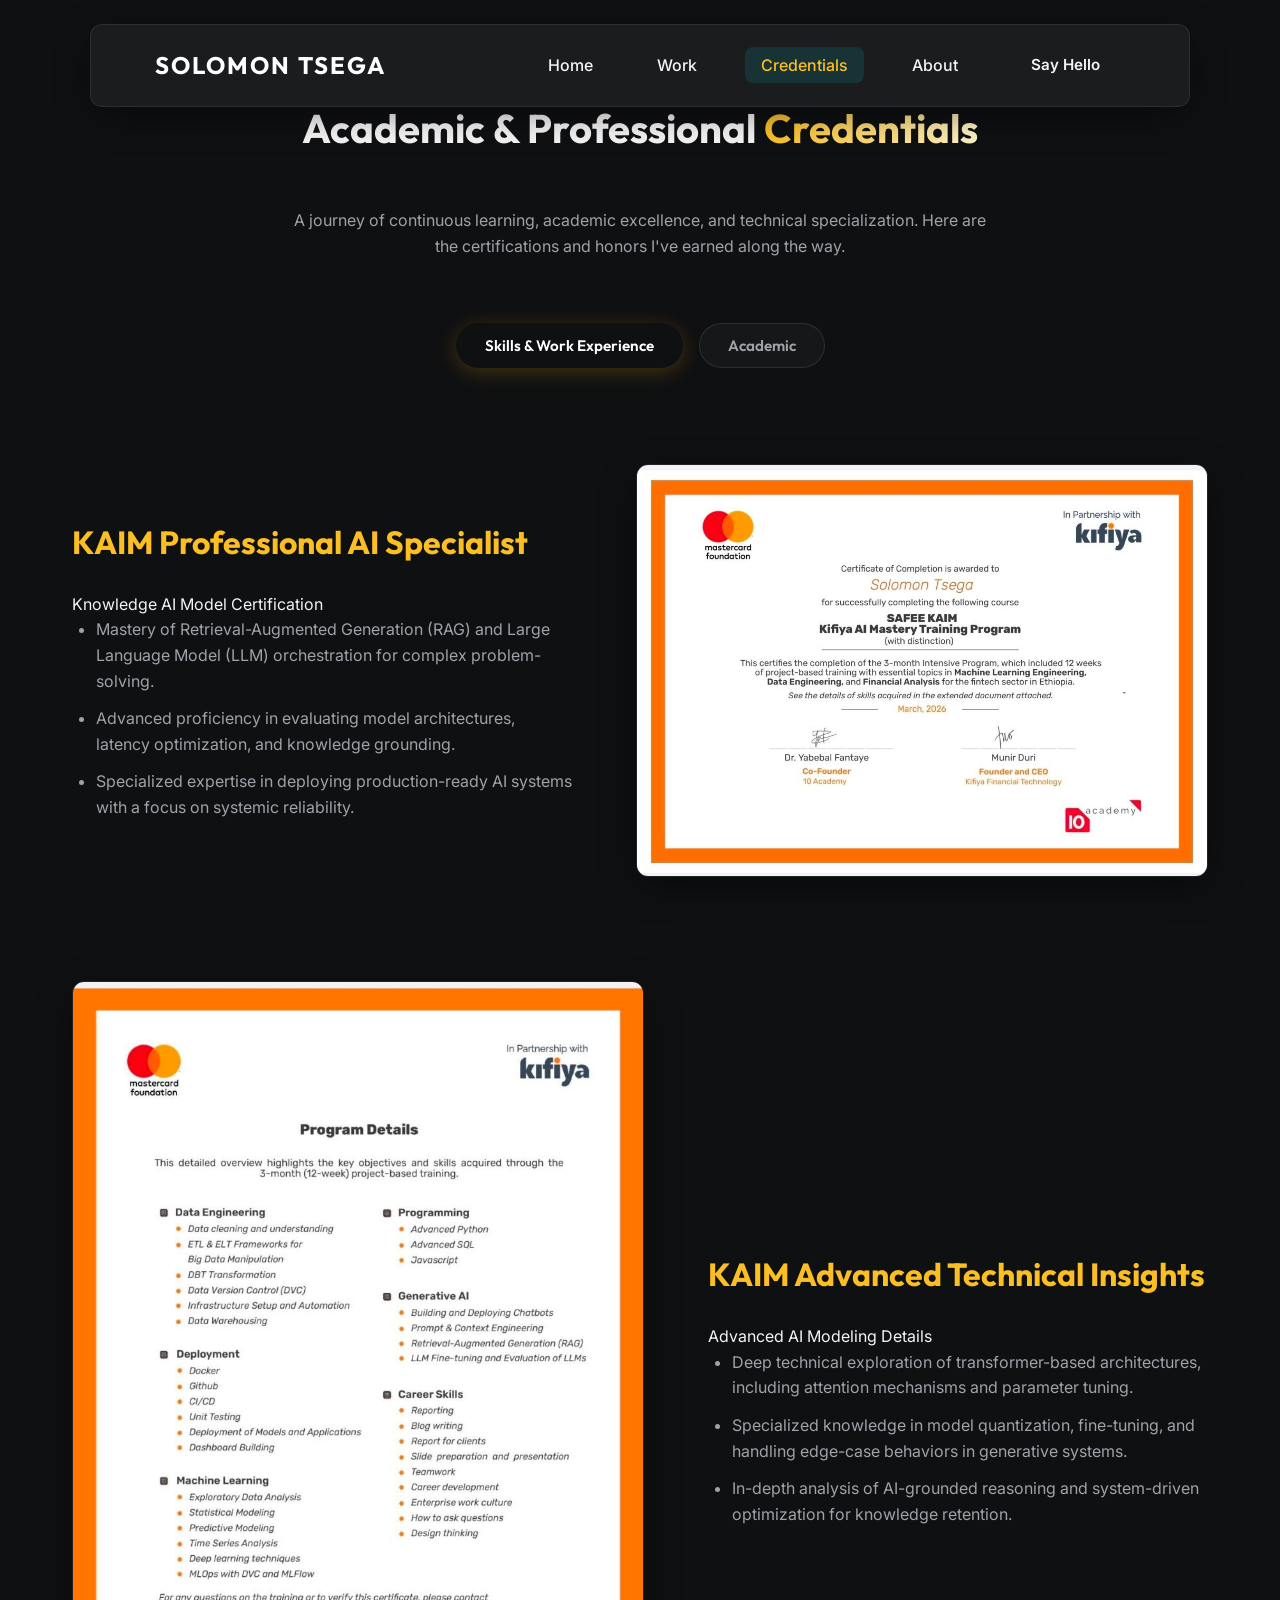
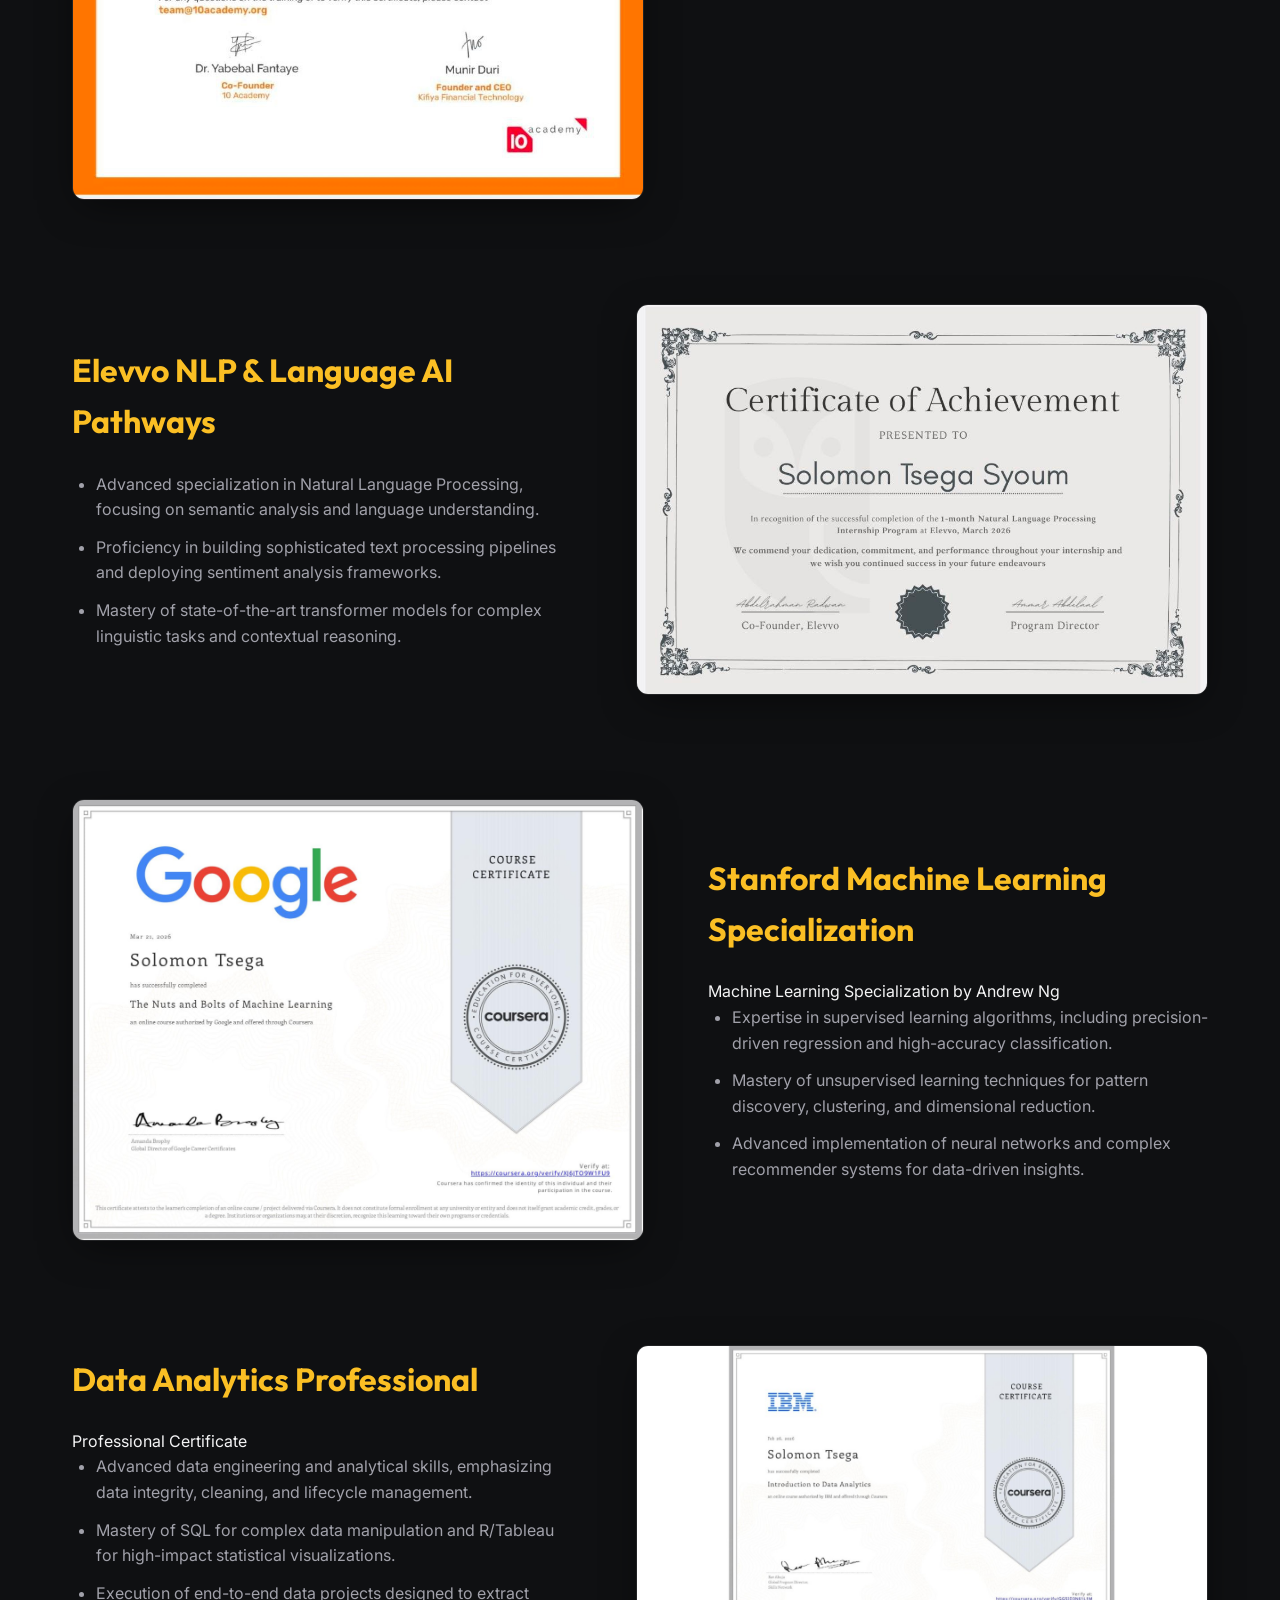
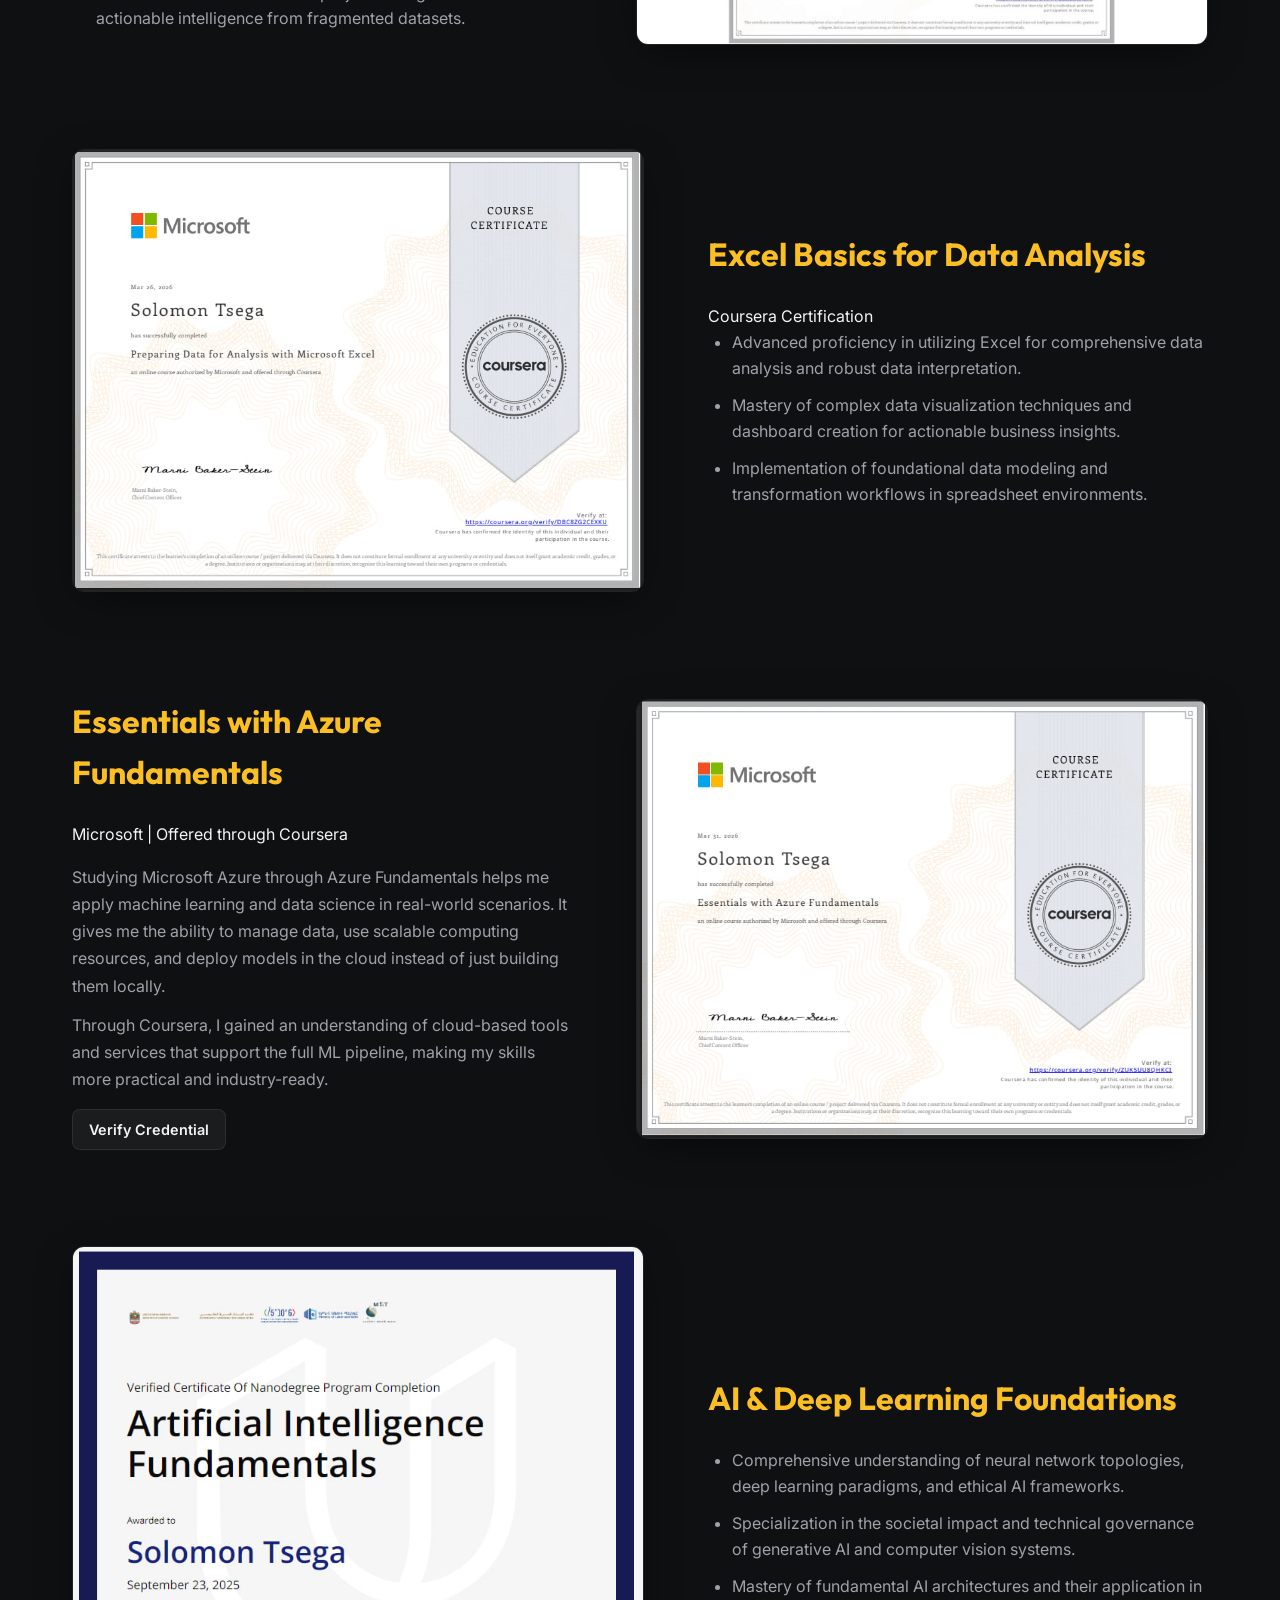
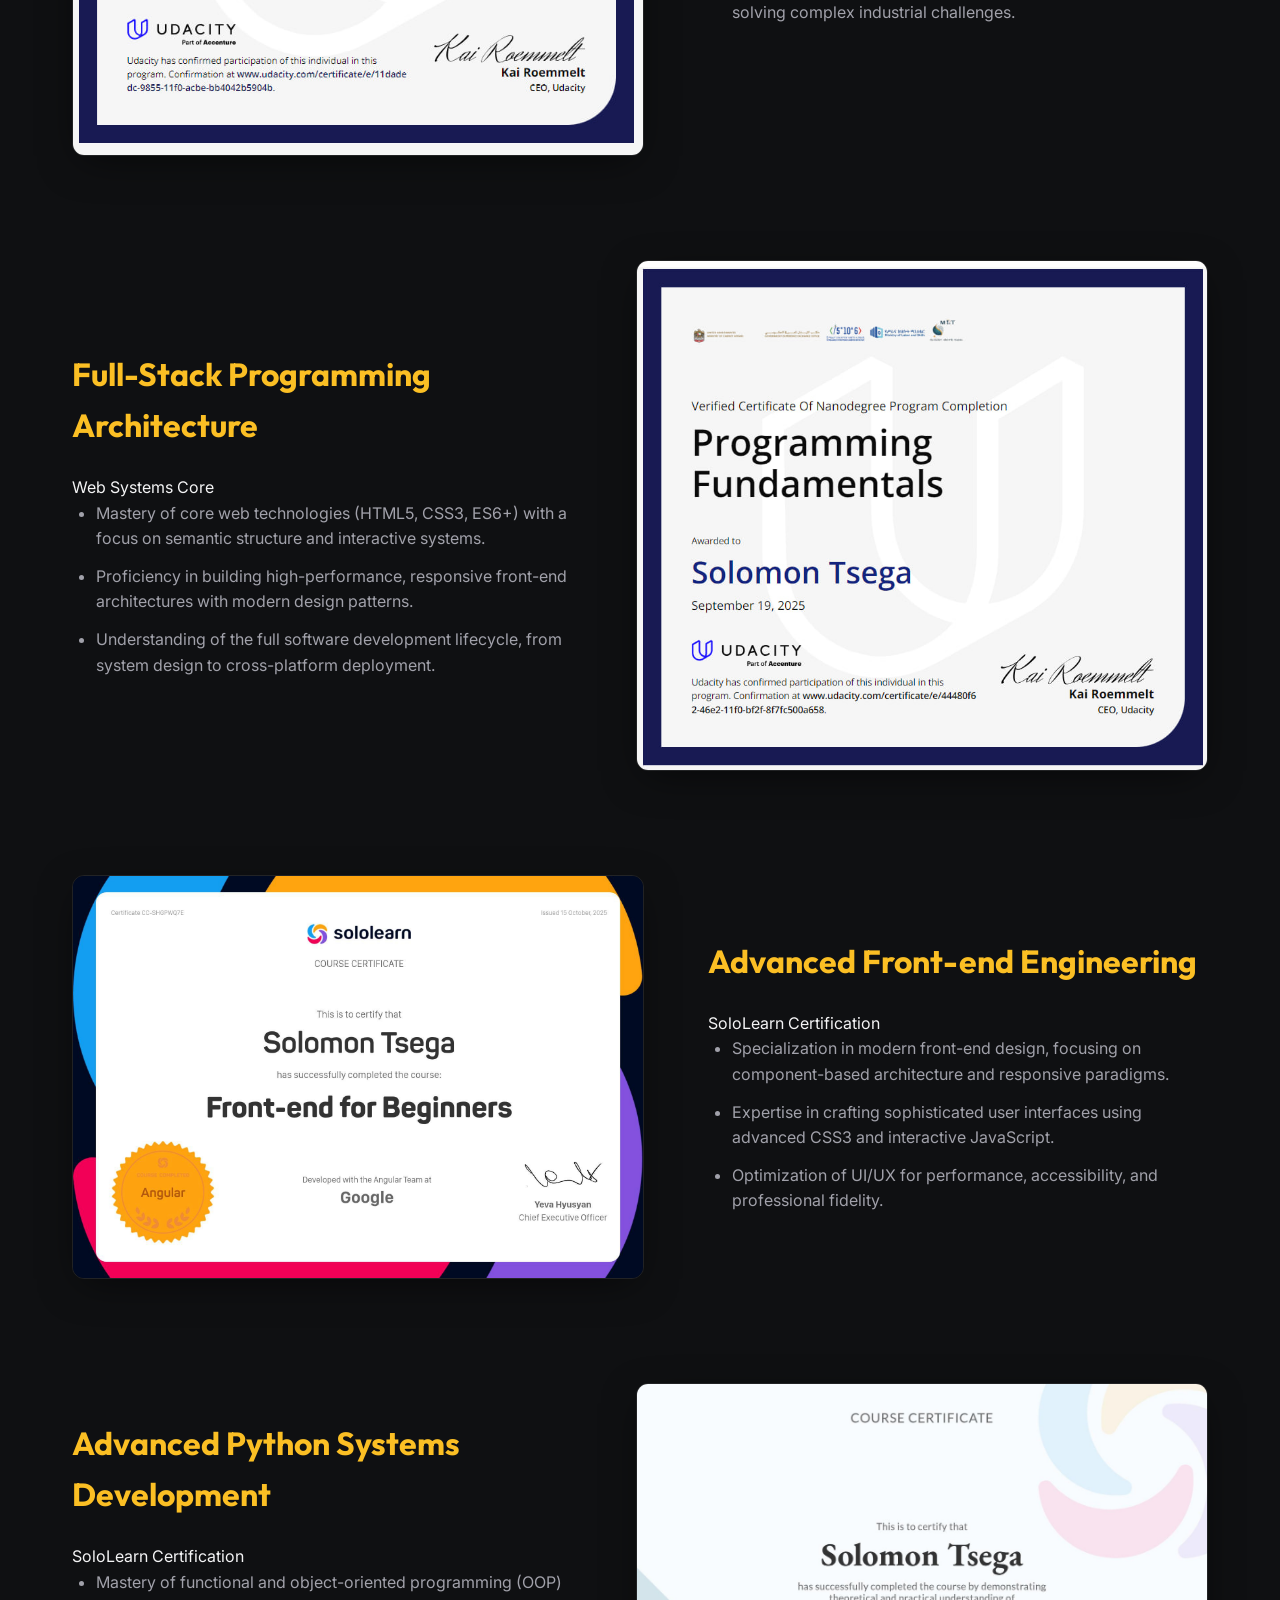
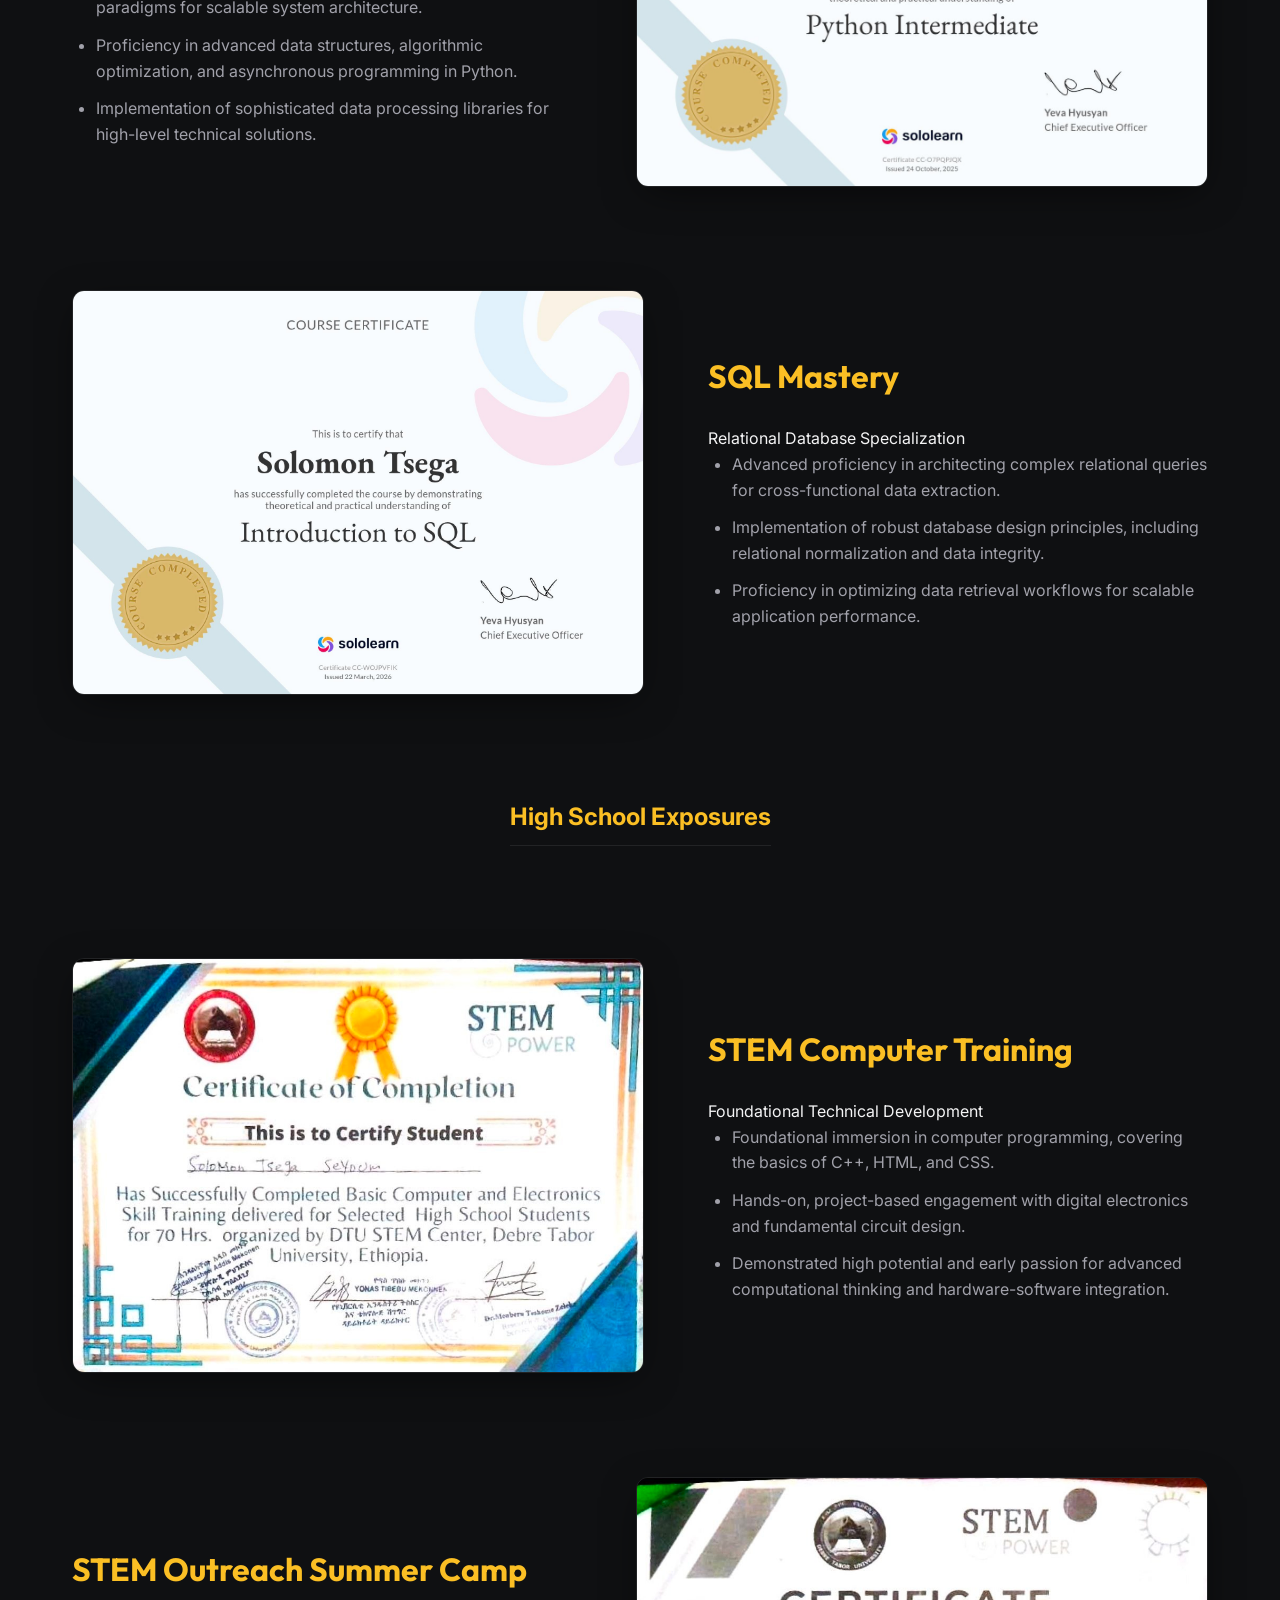
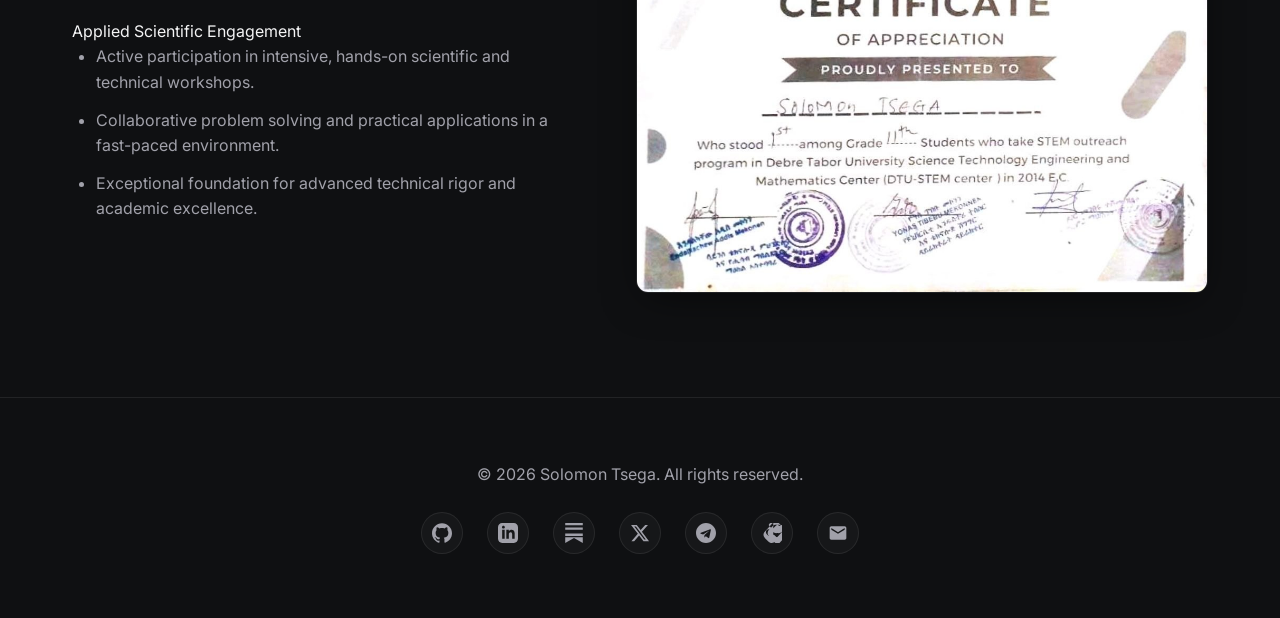
==== commit 48939ce5: "made visible" ====
--- a/credentials.html
+++ b/credentials.html
@@ -184,7 +184,7 @@
                     </div>
                 </div>
                 <div class="cert-img">
-                    <img src="credentials/Coursera_Azure_Fundamentals.jpg" alt="Microsoft Azure Fundamentals Certificate">
+                    <img src="credentials/coursera_azure_fundamentals.jpg" alt="Microsoft Azure Fundamentals Certificate">
                 </div>
             </div>
 
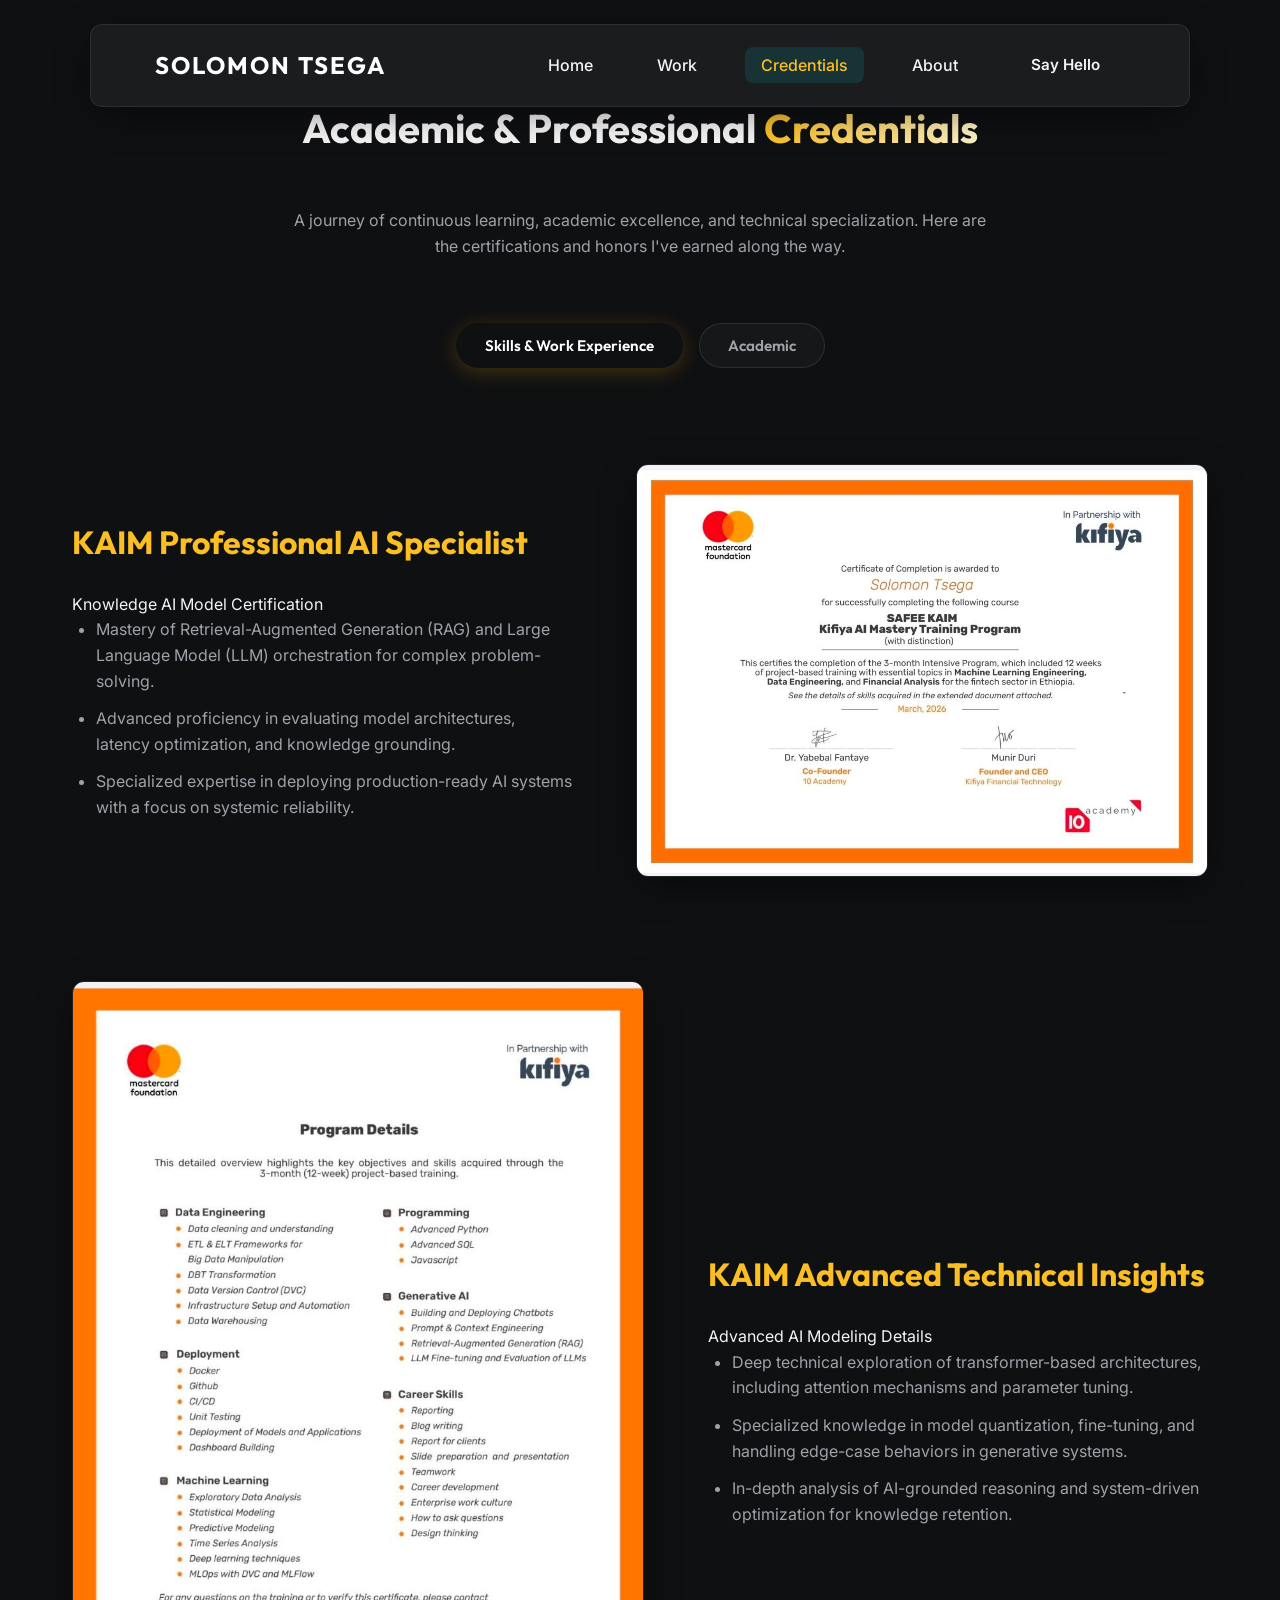
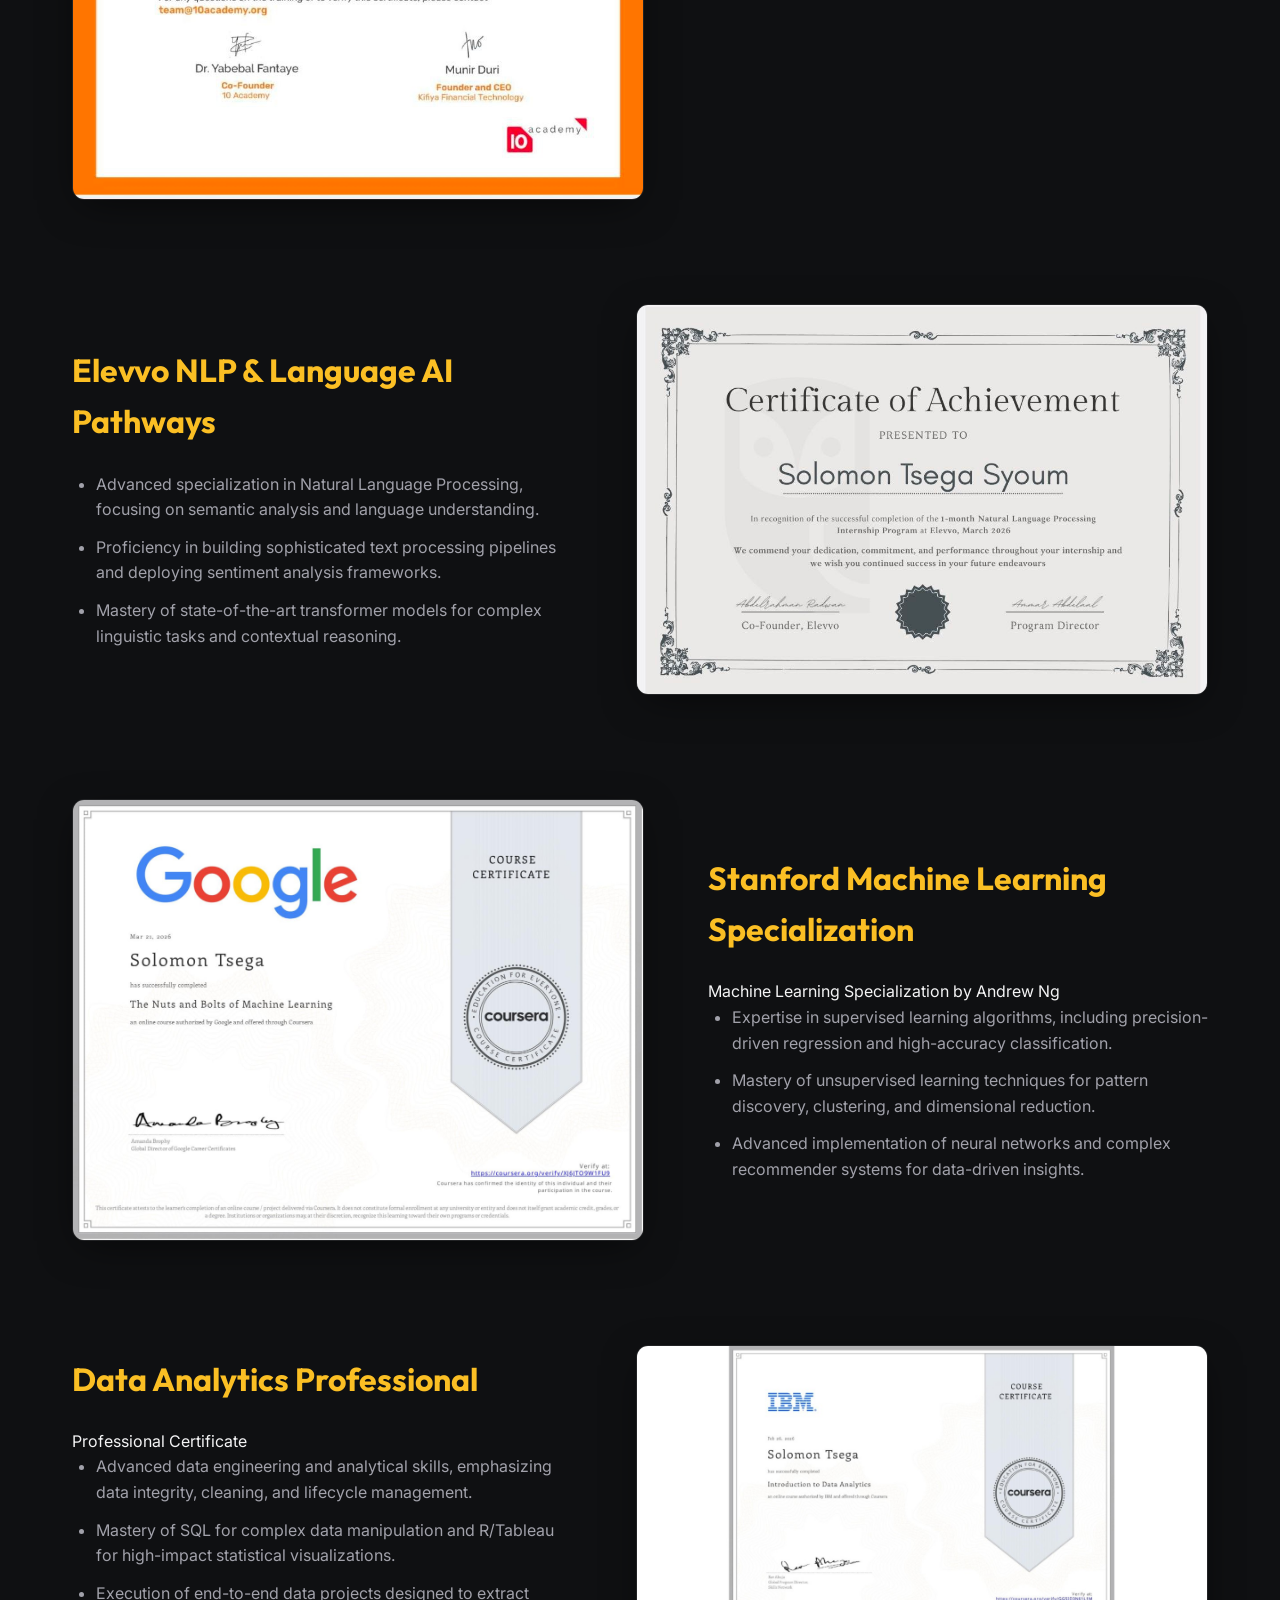
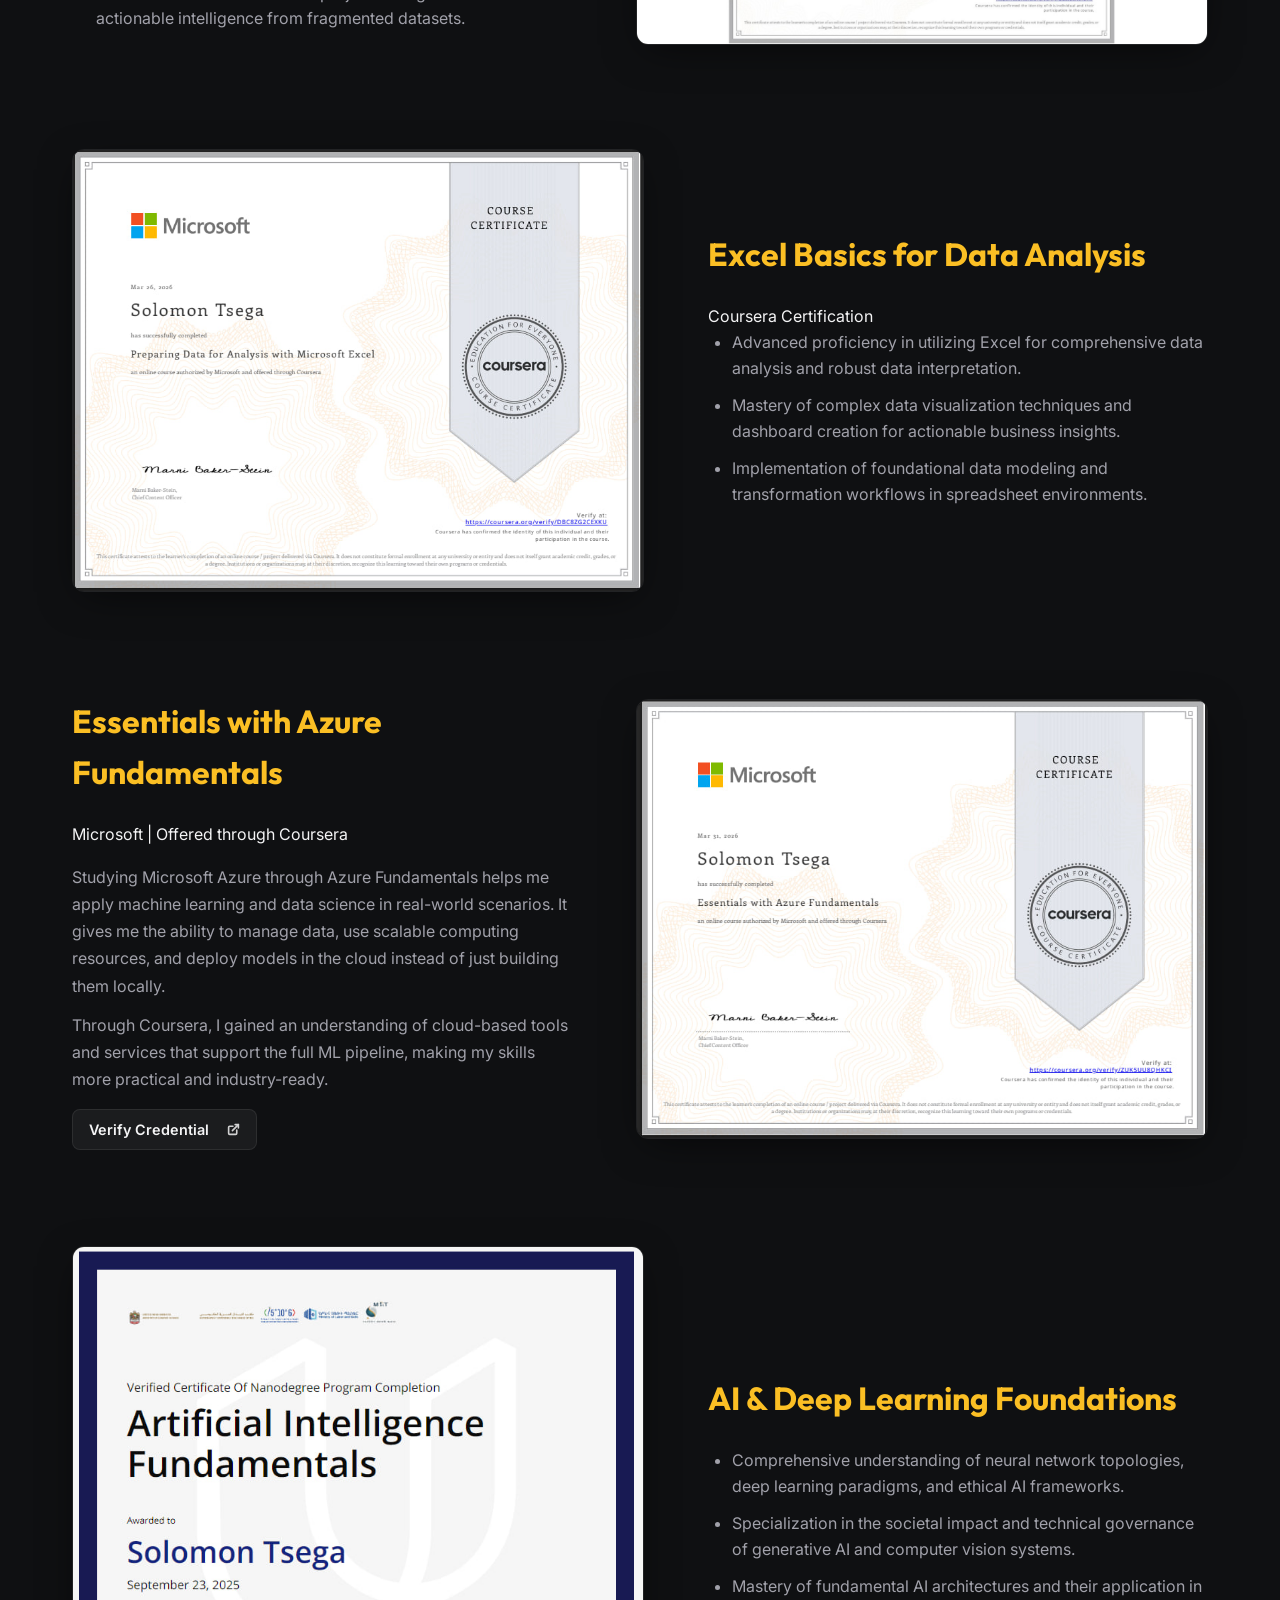
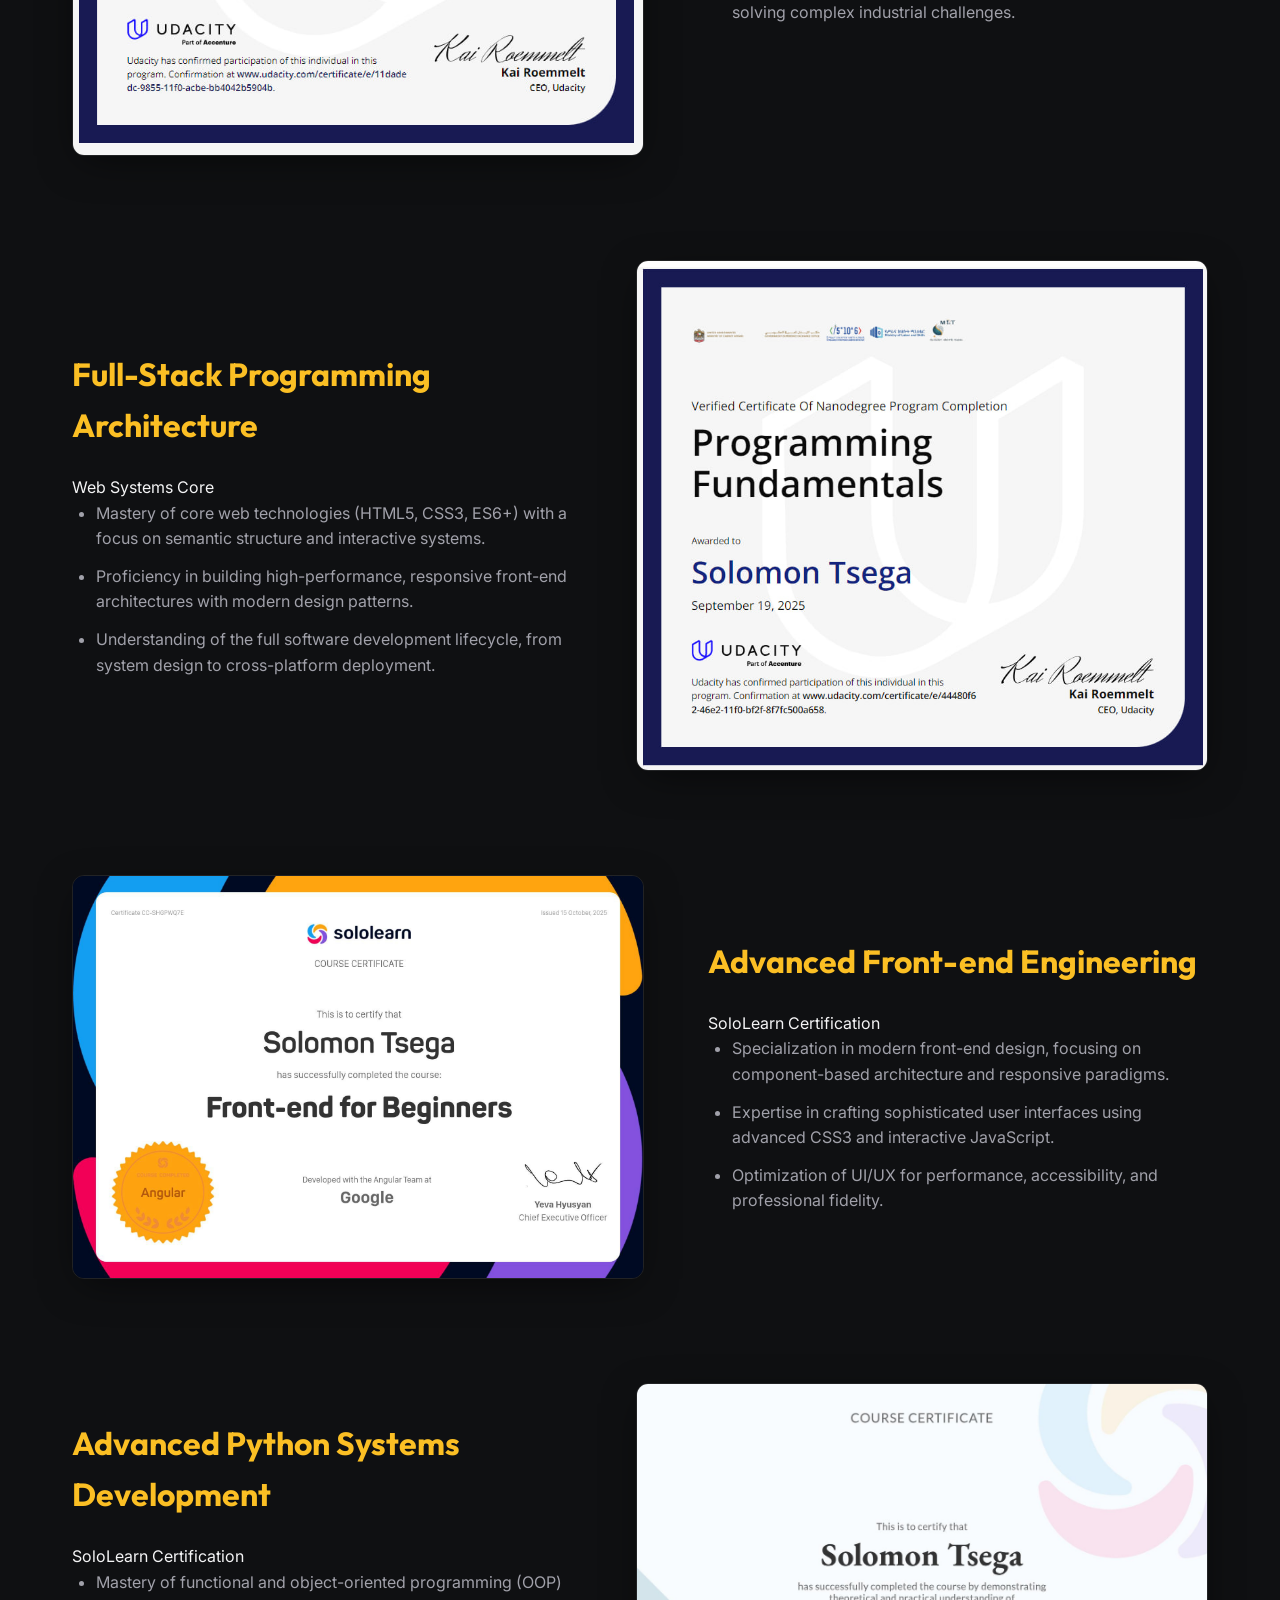
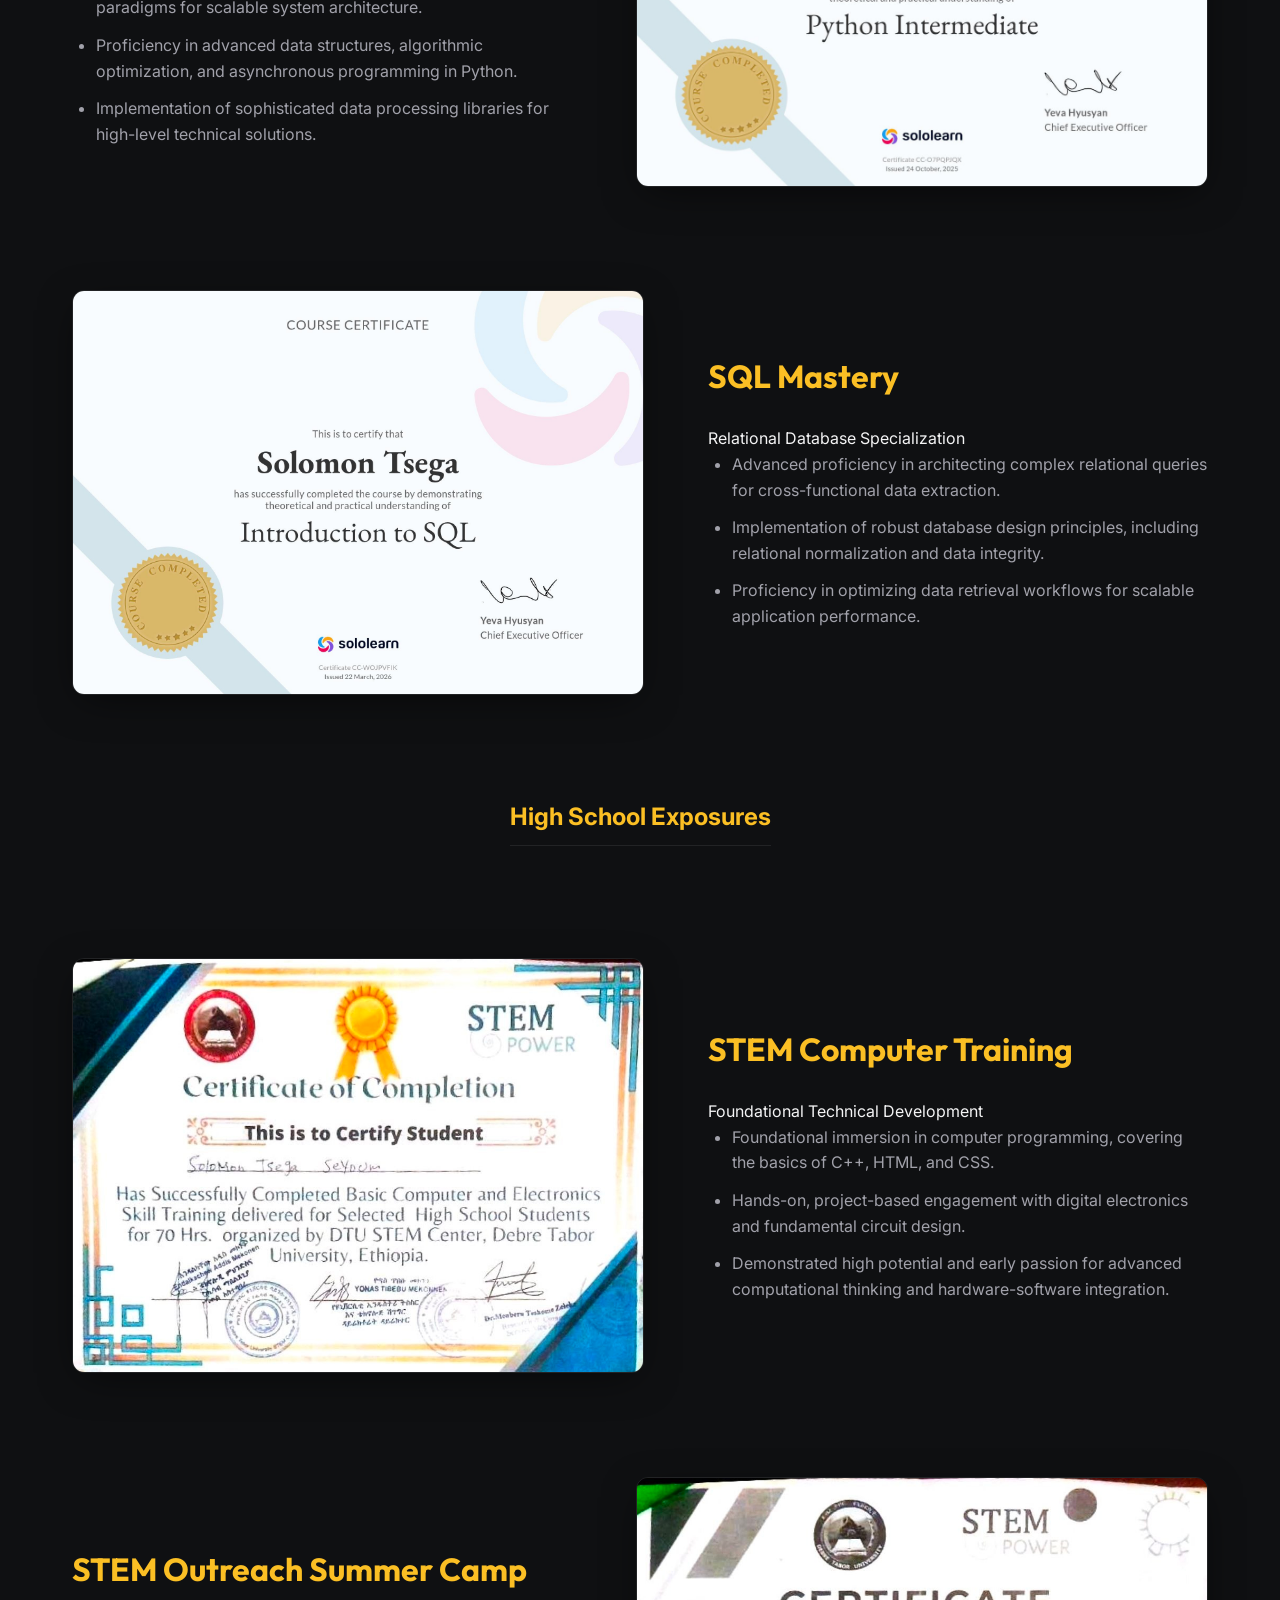
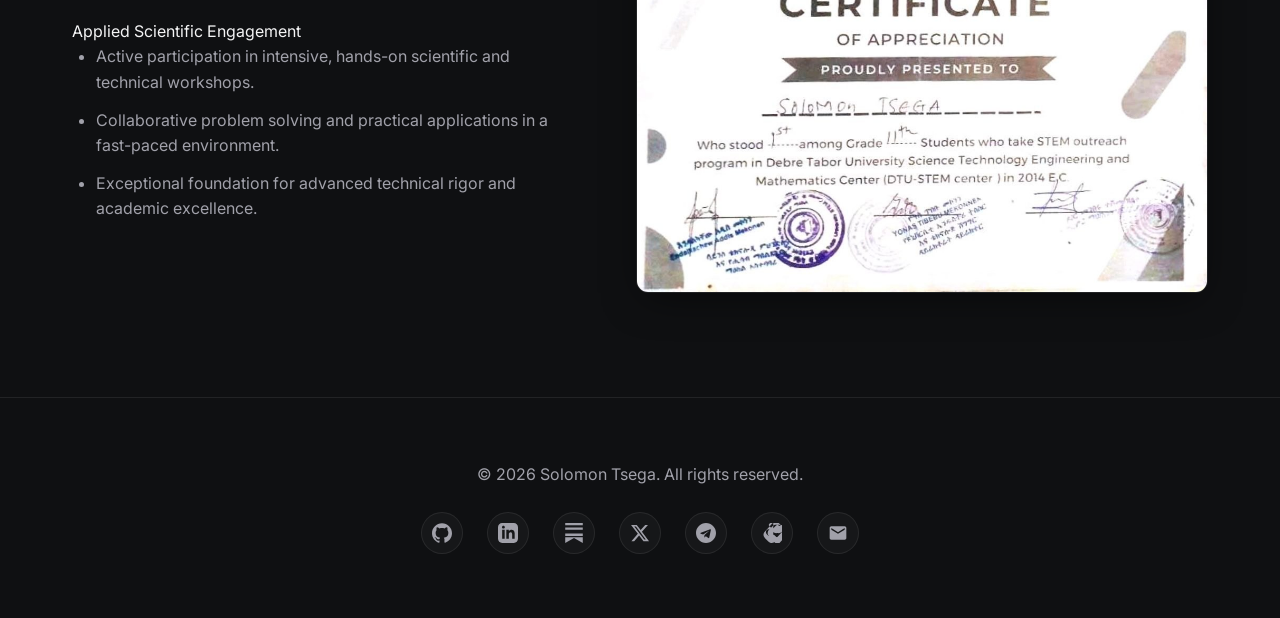
==== commit fd05eb61: "Added the social links and fixed the links UI" ====
--- a/credentials.html
+++ b/credentials.html
@@ -407,7 +407,7 @@
                         <path d="M18.244 2.25h3.308l-7.227 8.26 8.502 11.24H16.17l-5.214-6.817L4.99 21.75H1.68l7.73-8.835L1.254 2.25H8.08l4.713 6.231zm-1.161 17.52h1.833L7.084 4.126H5.117z" />
                     </svg>
                 </a>
-                <a href="https://t.me/Goahdsol16" target="_blank" rel="noopener noreferrer" aria-label="Telegram" class="social-telegram">
+                <a href="https://t.me/CompileTimeThoughts" target="_blank" rel="noopener noreferrer" aria-label="Telegram" class="social-telegram">
                     <svg viewBox="0 0 24 24" xmlns="http://www.w3.org/2000/svg">
                         <path d="M12 0C5.373 0 0 5.373 0 12s5.373 12 12 12 12-5.373 12-12S18.627 0 12 0zm5.894 8.221l-1.97 9.28c-.145.658-.537.818-1.084.508l-3-2.21-1.446 1.394c-.14.14-.24.24-.44.24l.197-2.97 5.4-4.88c.23-.204-.055-.317-.356-.117l-6.67 4.198-2.88-.9c-.628-.198-.643-.628.13-.924l11.26-4.34c.52-.198.98.117.813.901z" />
                     </svg>
--- a/index.css
+++ b/index.css
@@ -43,21 +43,21 @@
 }
 
 /* External Link Pointer */
-a[target="_blank"]:not(.btn):not(.footer-socials a):not(.social-icon a)::after {
+a[target="_blank"]:not(.footer-socials a):not(.social-icon a)::after {
     content: '';
     display: inline-block;
-    width: 12px;
-    height: 12px;
-    margin-left: 6px;
-    background-image: url("data:image/svg+xml,%3Csvg xmlns='http://www.w3.org/2000/svg' width='24' height='24' viewBox='0 0 24 24' fill='none' stroke='currentColor' stroke-width='2.5' stroke-linecap='round' stroke-linejoin='round'%3E%3Cpath d='M18 13v6a2 2 0 0 1-2 2H5a2 2 0 0 1-2-2V8a2 2 0 0 1 2-2h6'%3E%3C/path%3E%3Cpolyline points='15 3 21 3 21 9'%3E%3C/polyline%3E%3Cline x1='10' y1='14' x2='21' y2='3'%3E%3C/line%3E%3C/svg%3E");
+    width: 13px;
+    height: 13px;
+    margin-left: 8px;
+    background-image: url("data:image/svg+xml,%3Csvg xmlns='http://www.w3.org/2000/svg' width='24' height='24' viewBox='0 0 24 24' fill='none' stroke='%23FFFFFF' stroke-width='3' stroke-linecap='round' stroke-linejoin='round'%3E%3Cpath d='M18 13v6a2 2 0 0 1-2 2H5a2 2 0 0 1-2-2V8a2 2 0 0 1 2-2h6'%3E%3C/path%3E%3Cpolyline points='15 3 21 3 21 9'%3E%3C/polyline%3E%3Cline x1='10' y1='14' x2='21' y2='3'%3E%3C/line%3E%3C/svg%3E");
     background-size: contain;
     background-repeat: no-repeat;
     vertical-align: middle;
-    opacity: 0.7;
-    transition: transform 0.3s ease, opacity 0.3s ease;
-}
-
-a[target="_blank"]:not(.btn):not(.footer-socials a):not(.social-icon a):hover::after {
+    opacity: 0.8;
+    transition: transform 0.3s cubic-bezier(0.4, 0, 0.2, 1), opacity 0.3s ease;
+}
+
+a[target="_blank"]:not(.footer-socials a):not(.social-icon a):hover::after {
     transform: translate(2px, -2px);
     opacity: 1;
 }
